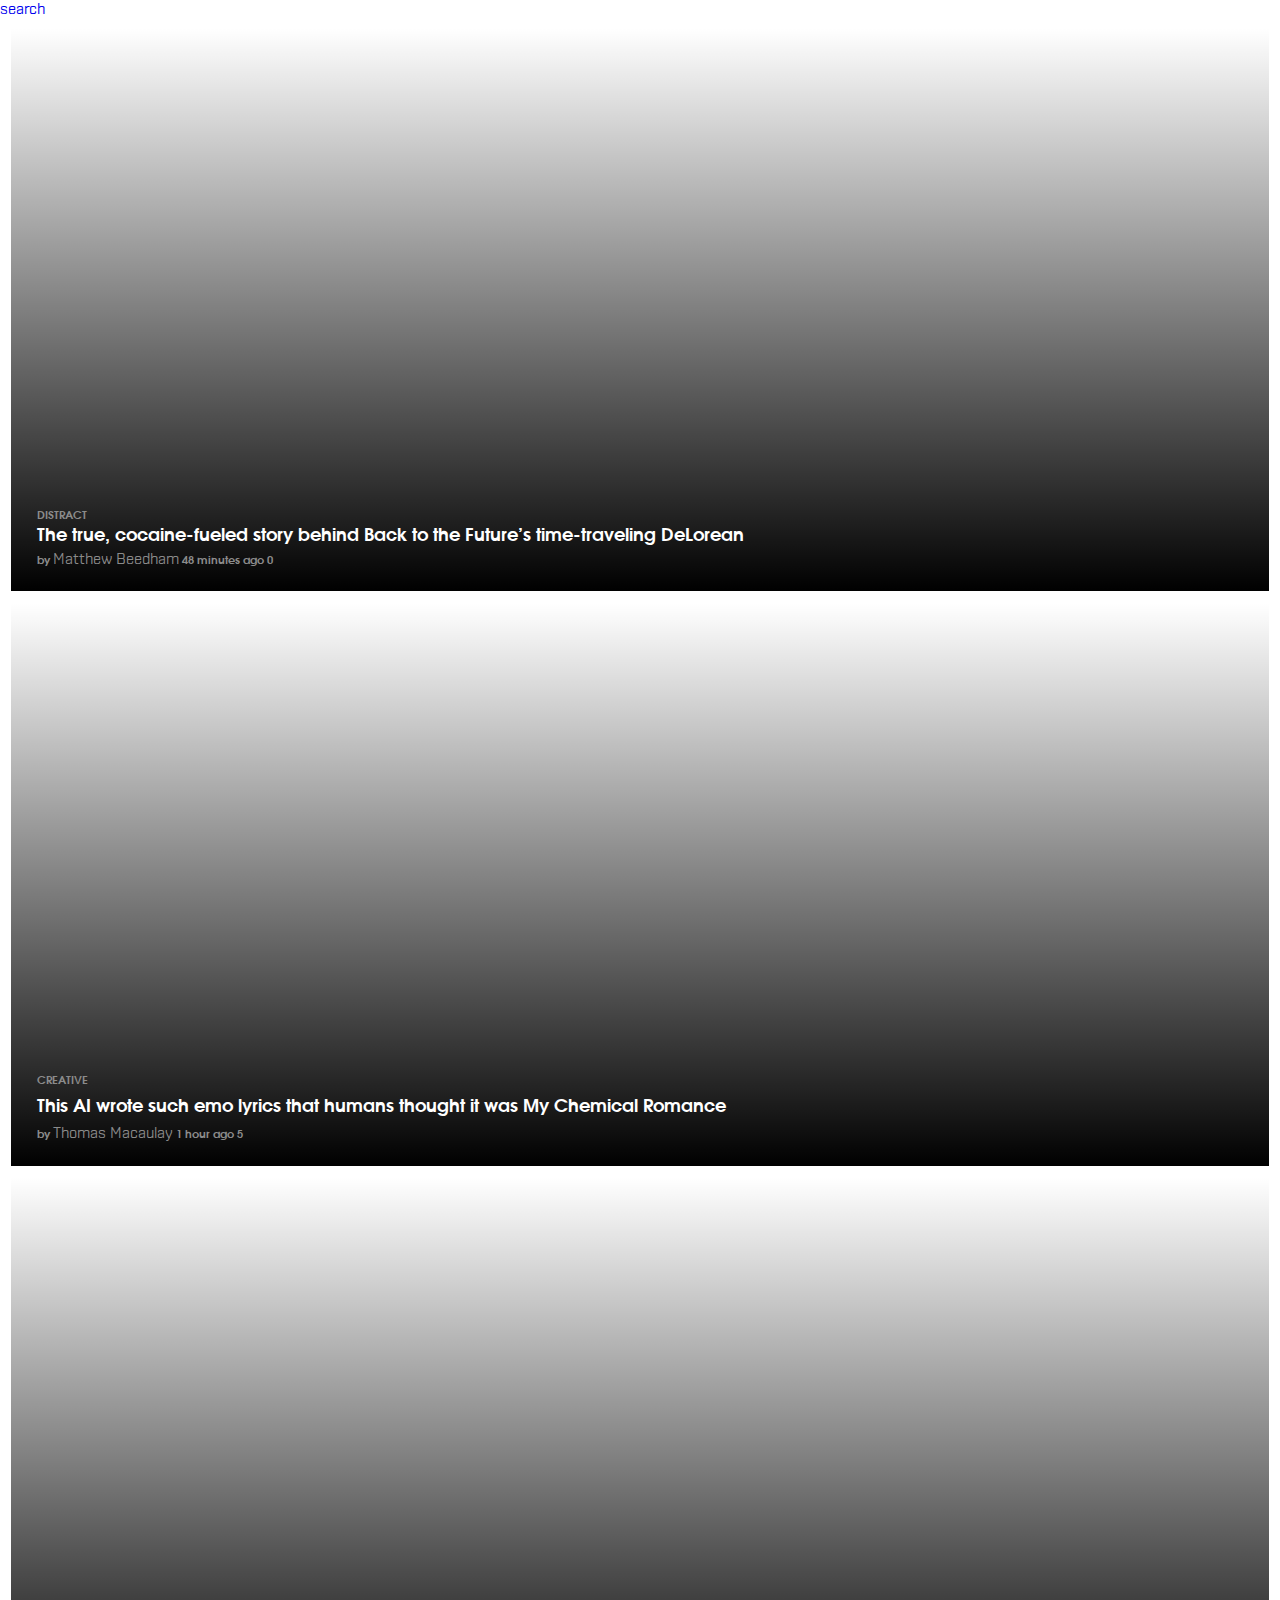
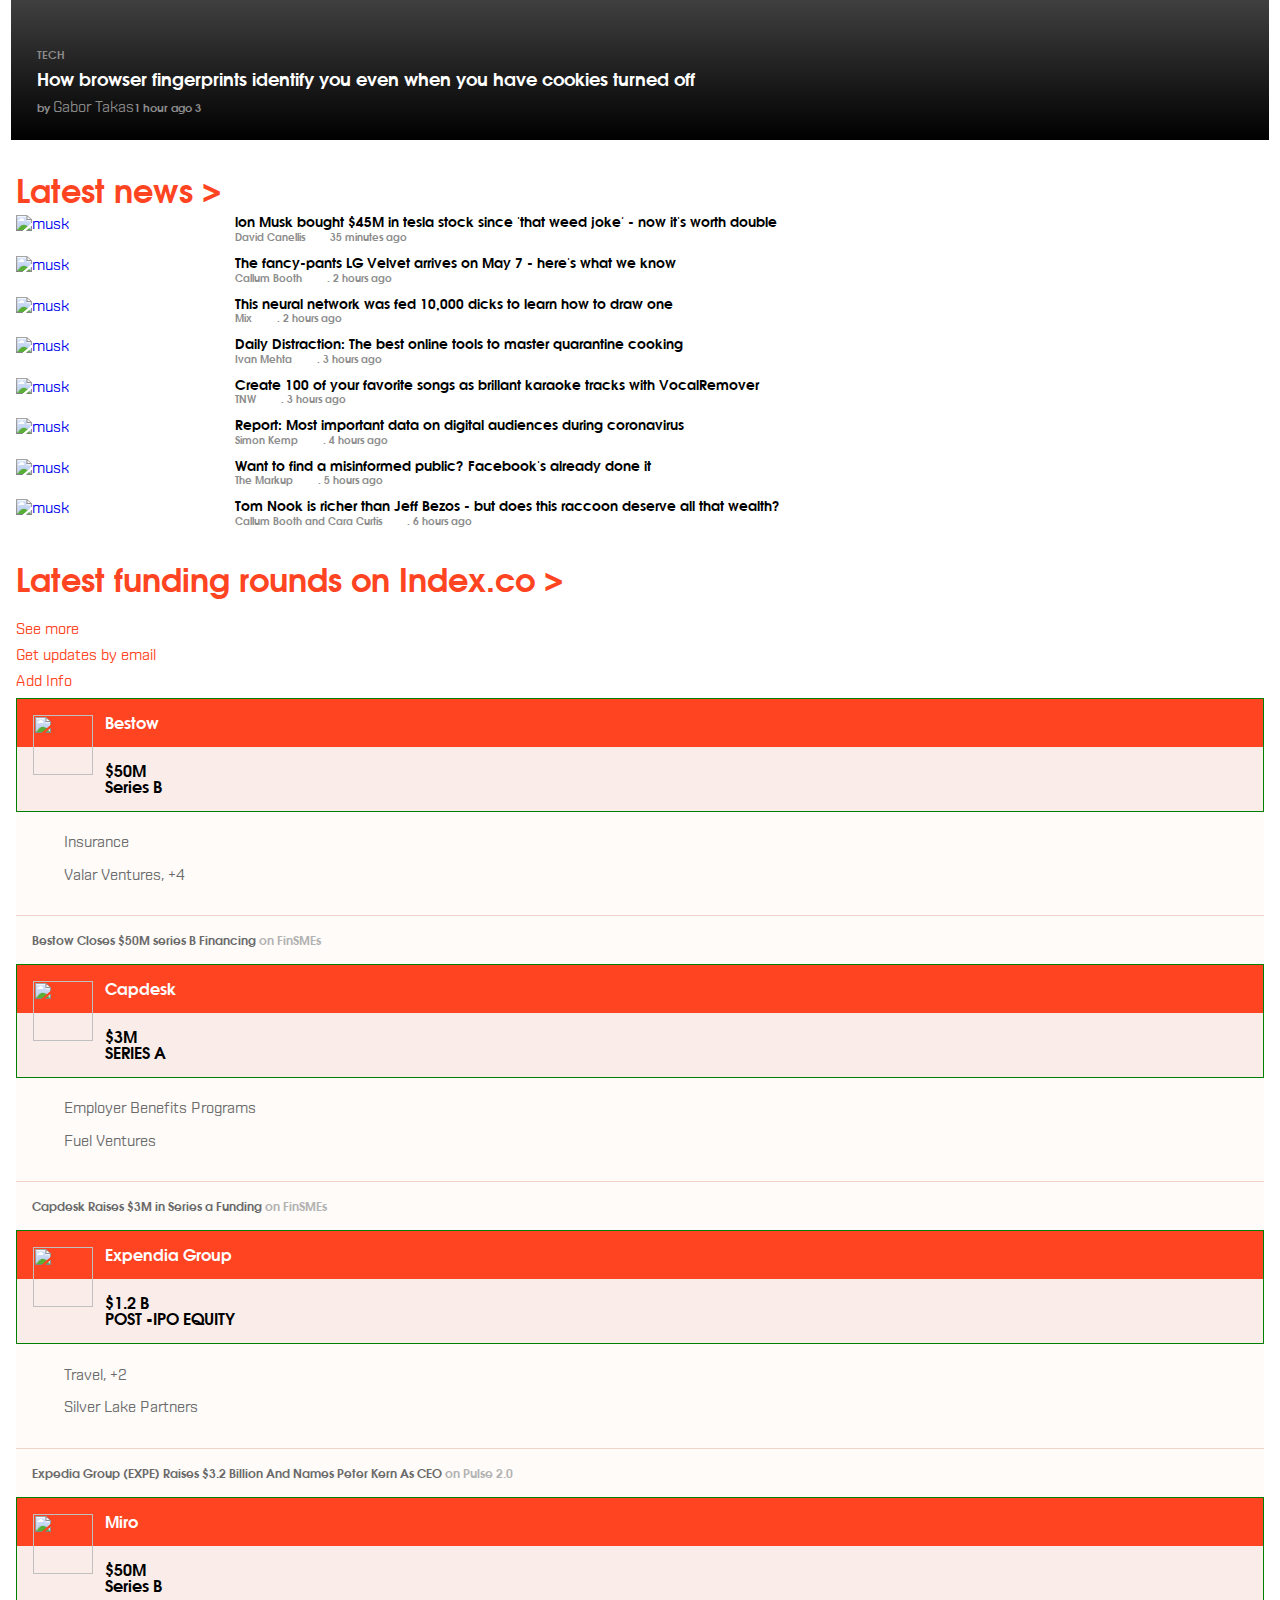
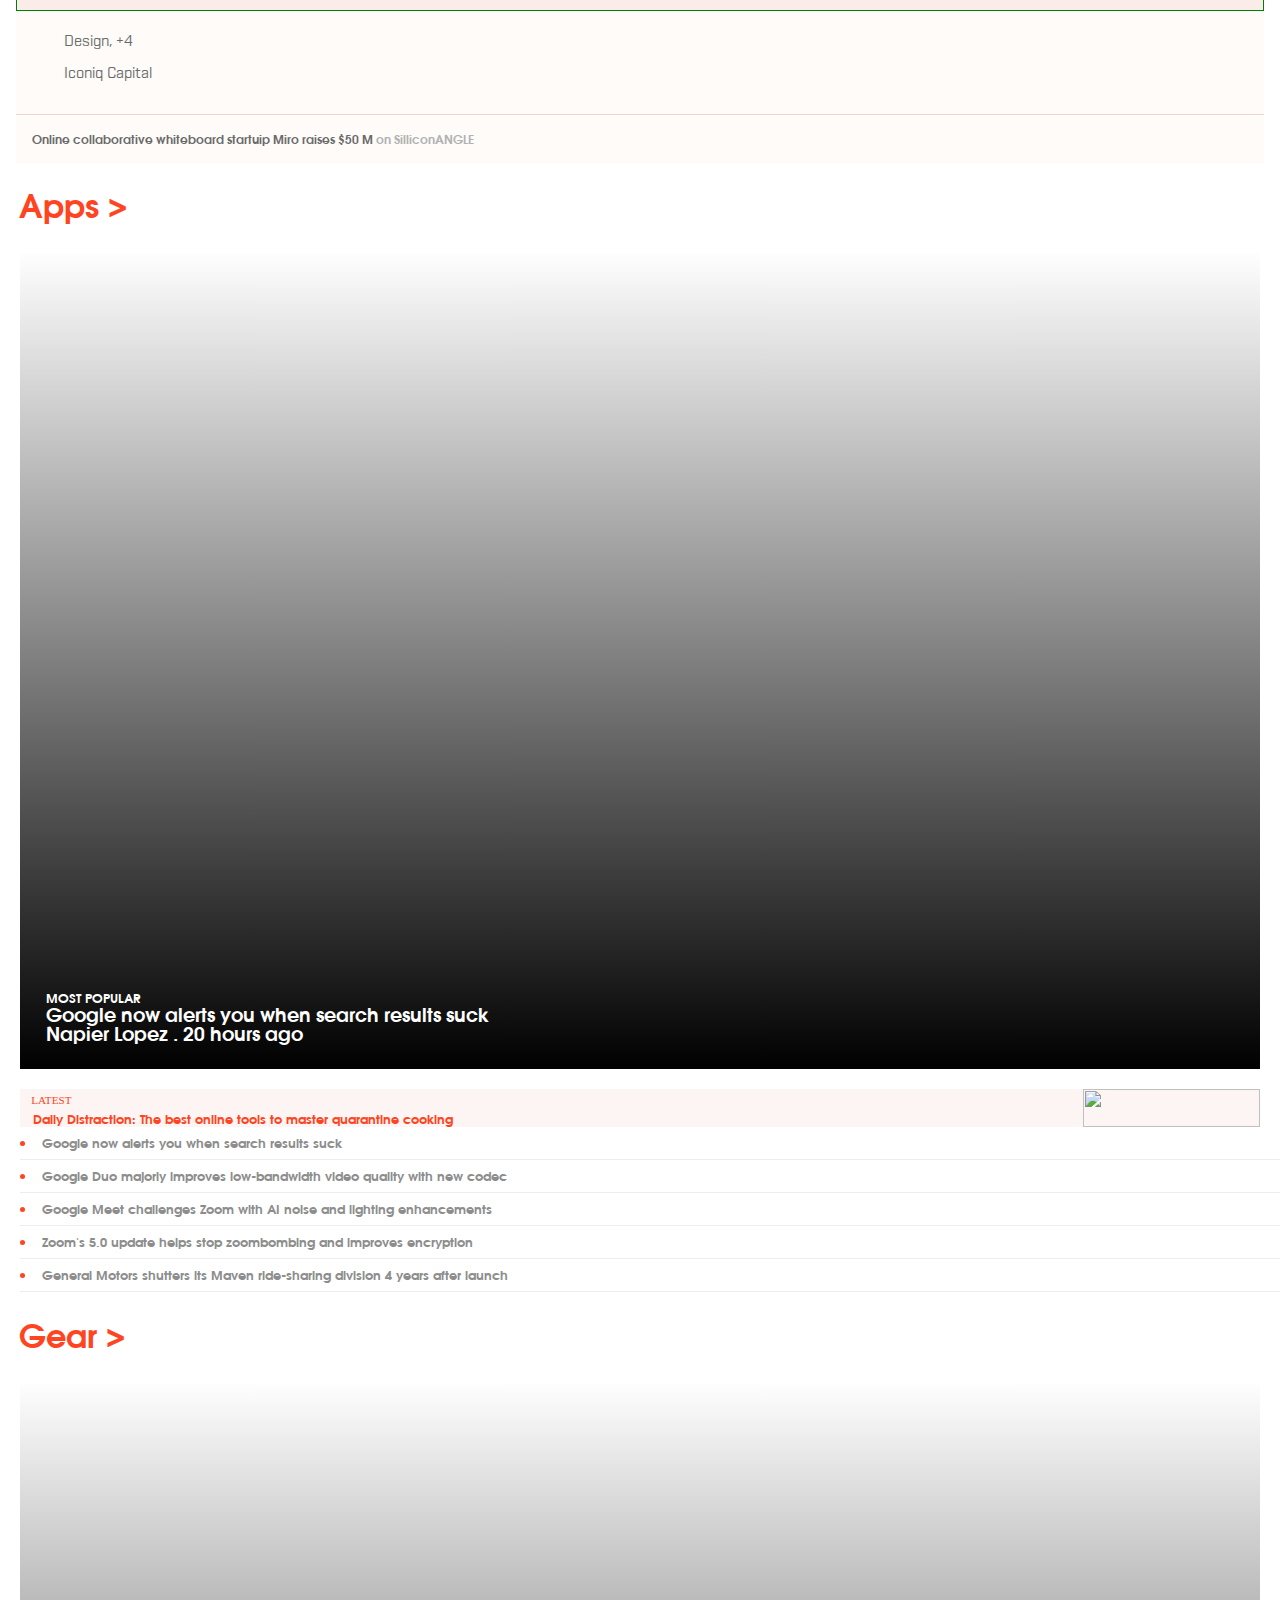
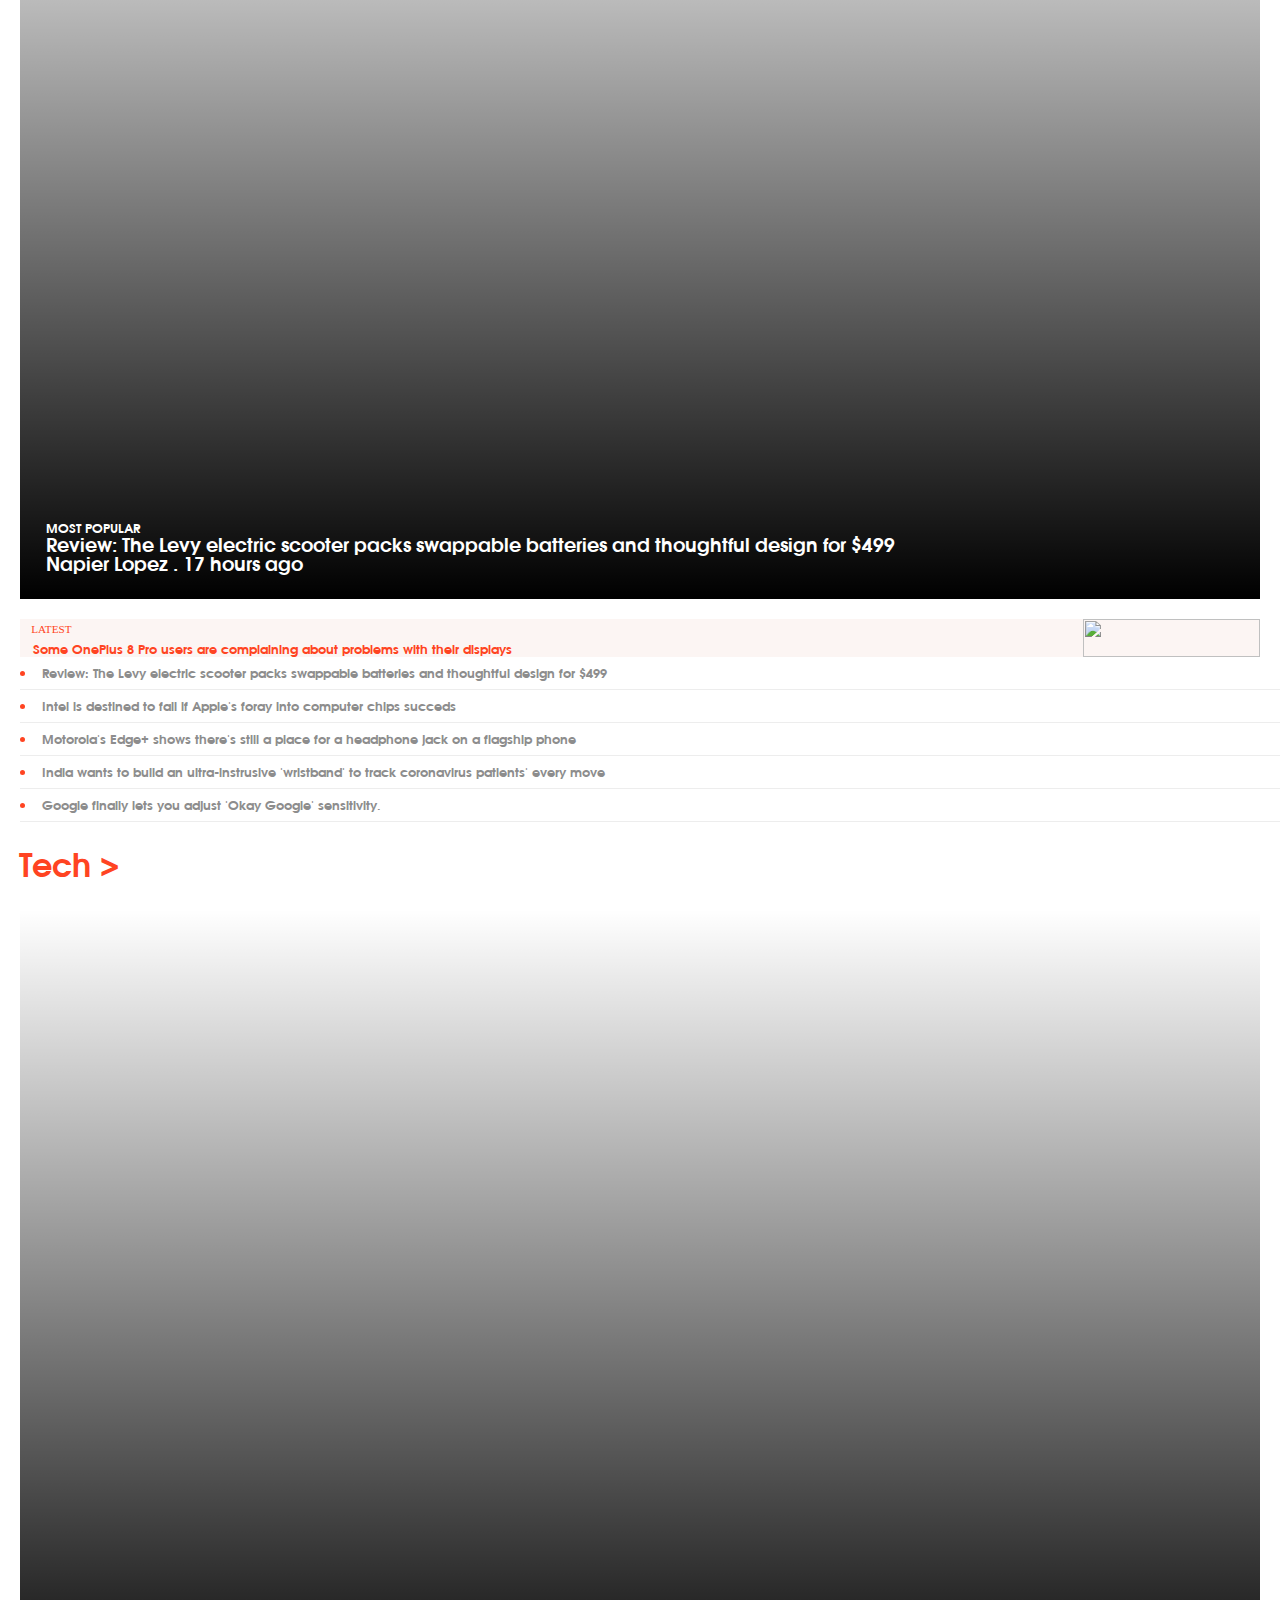
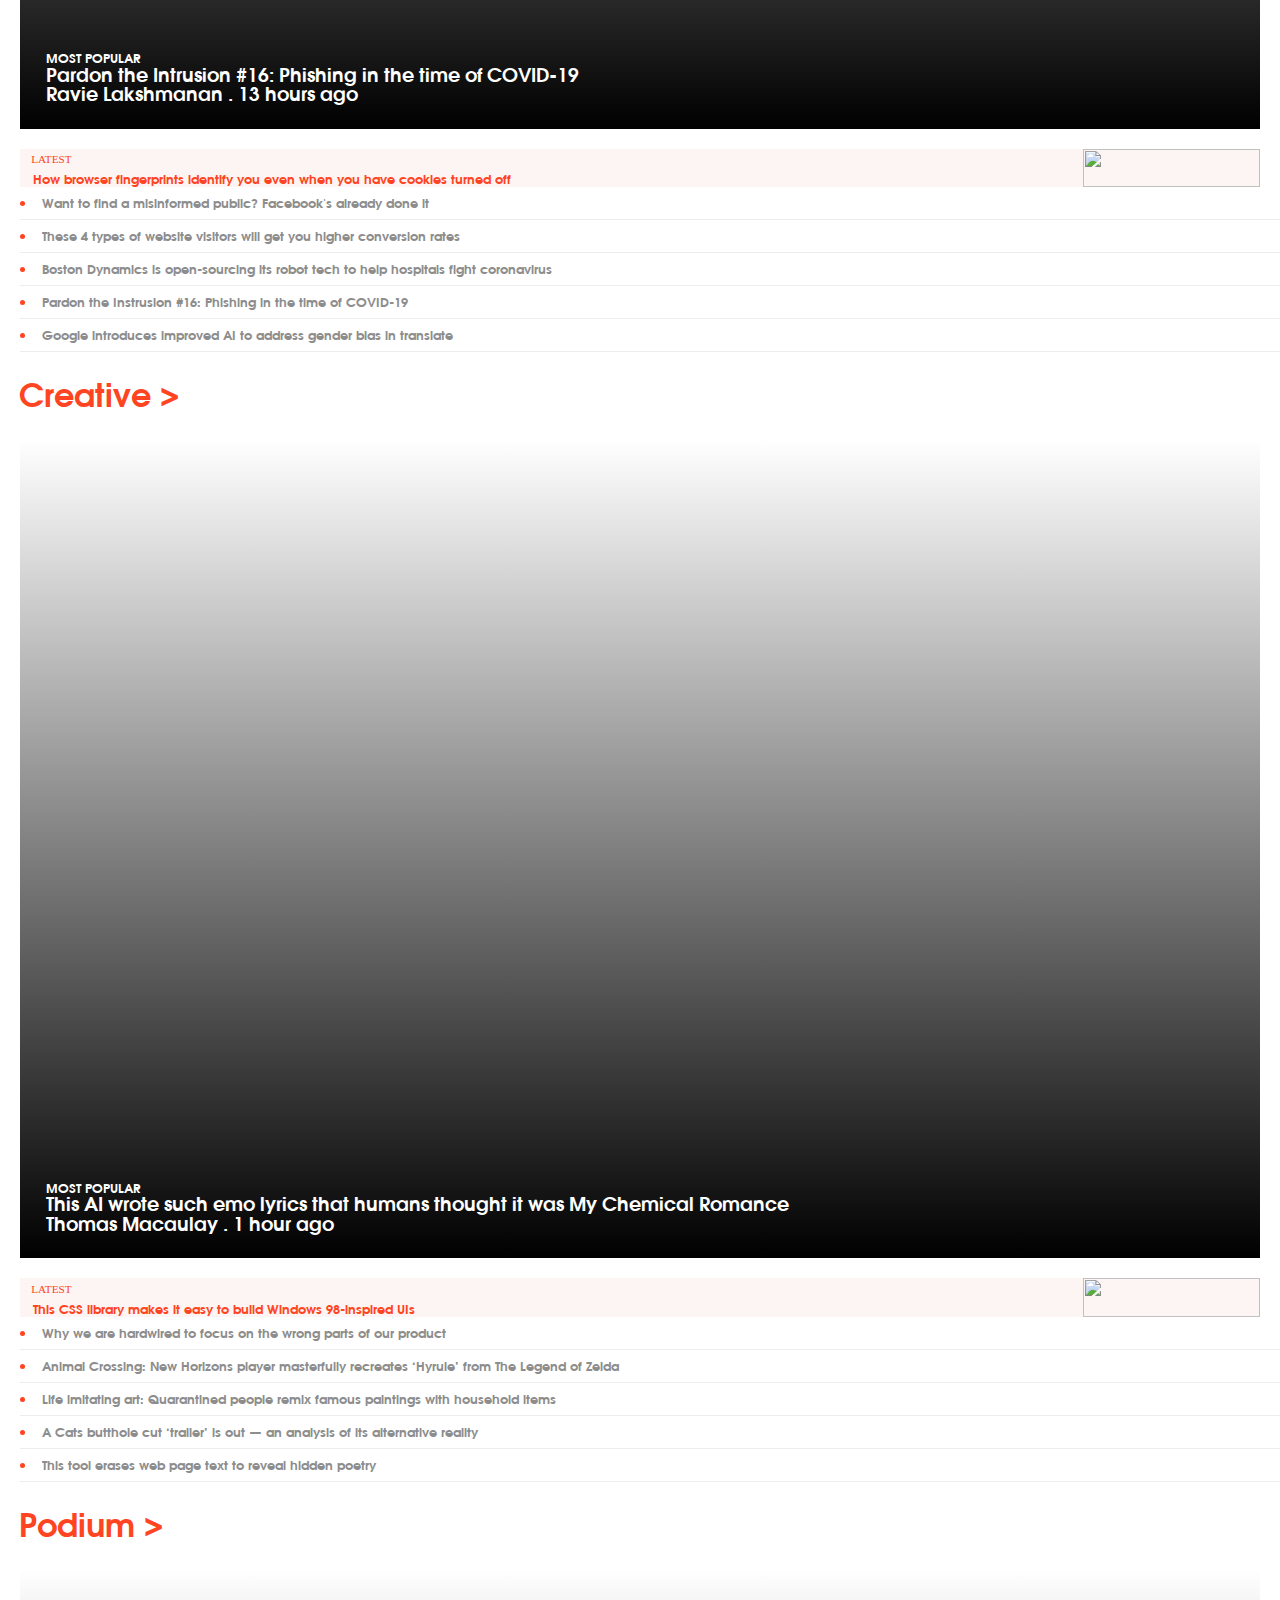
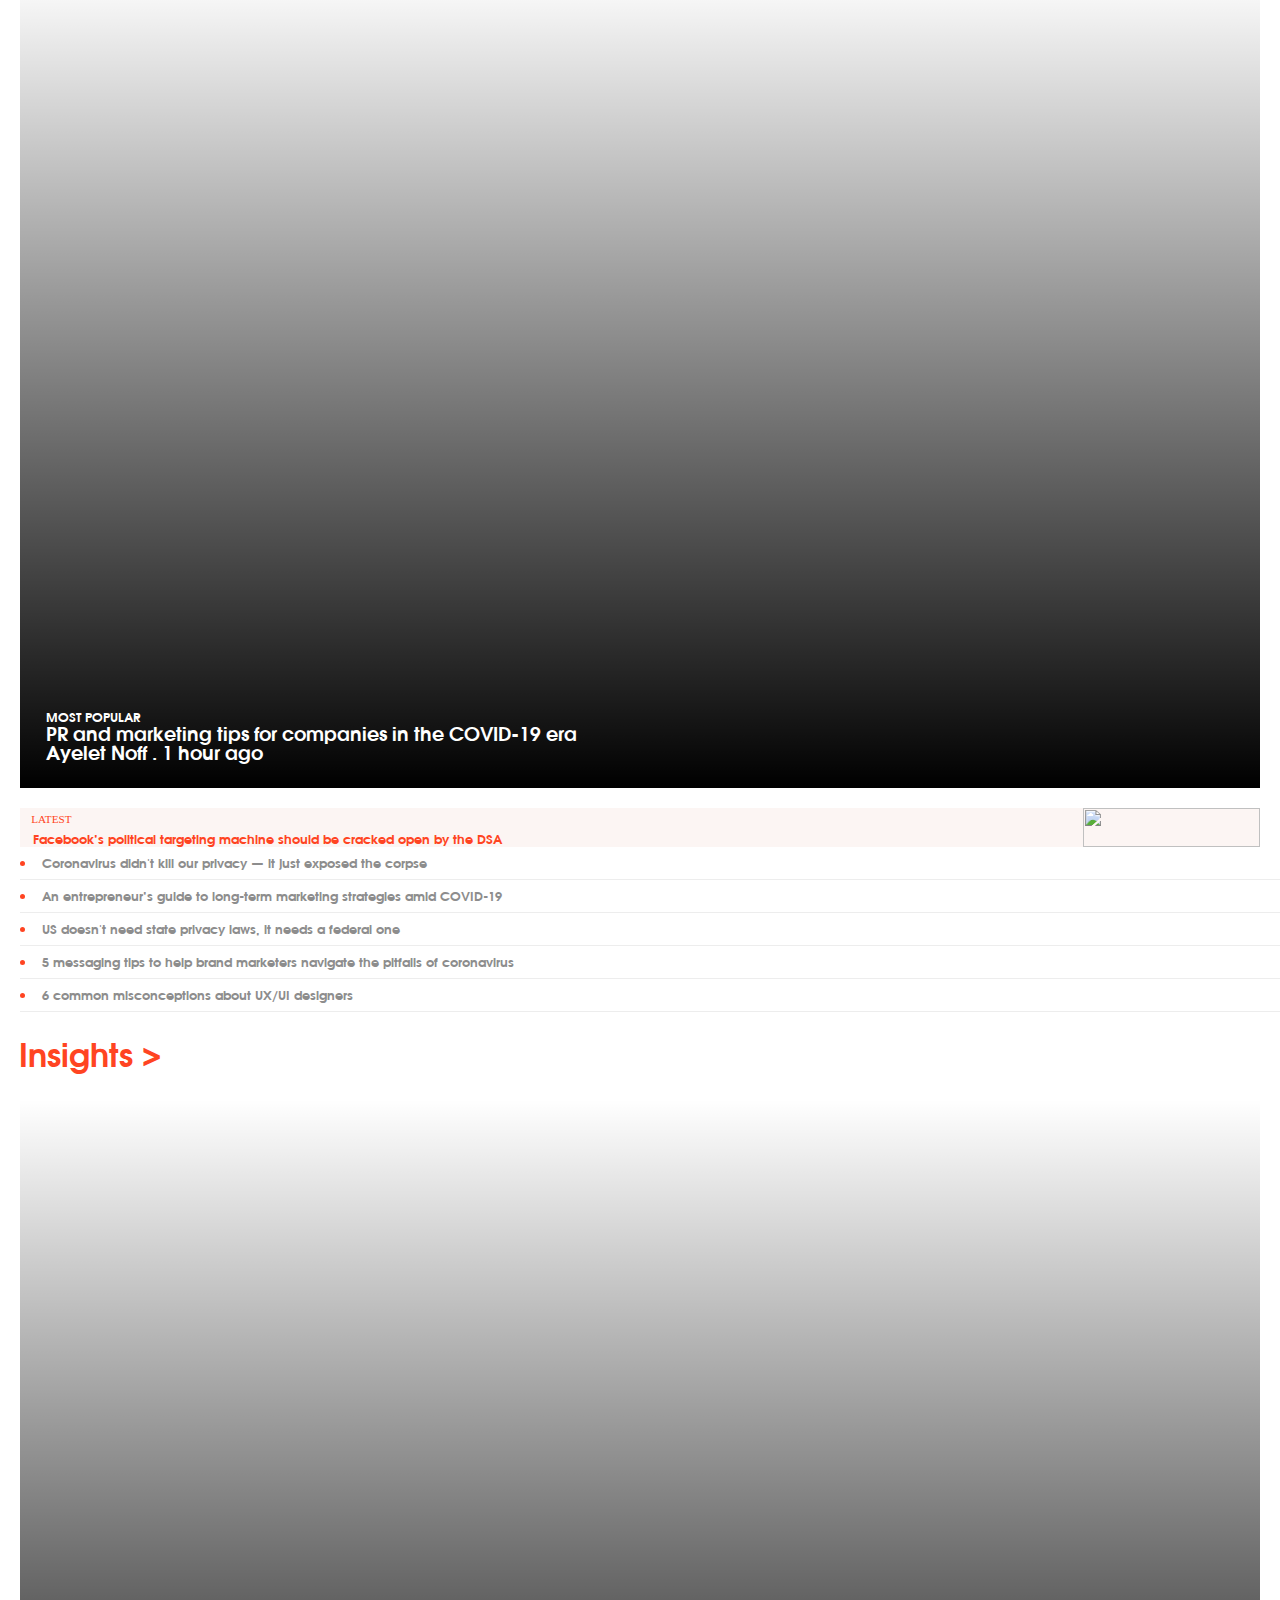
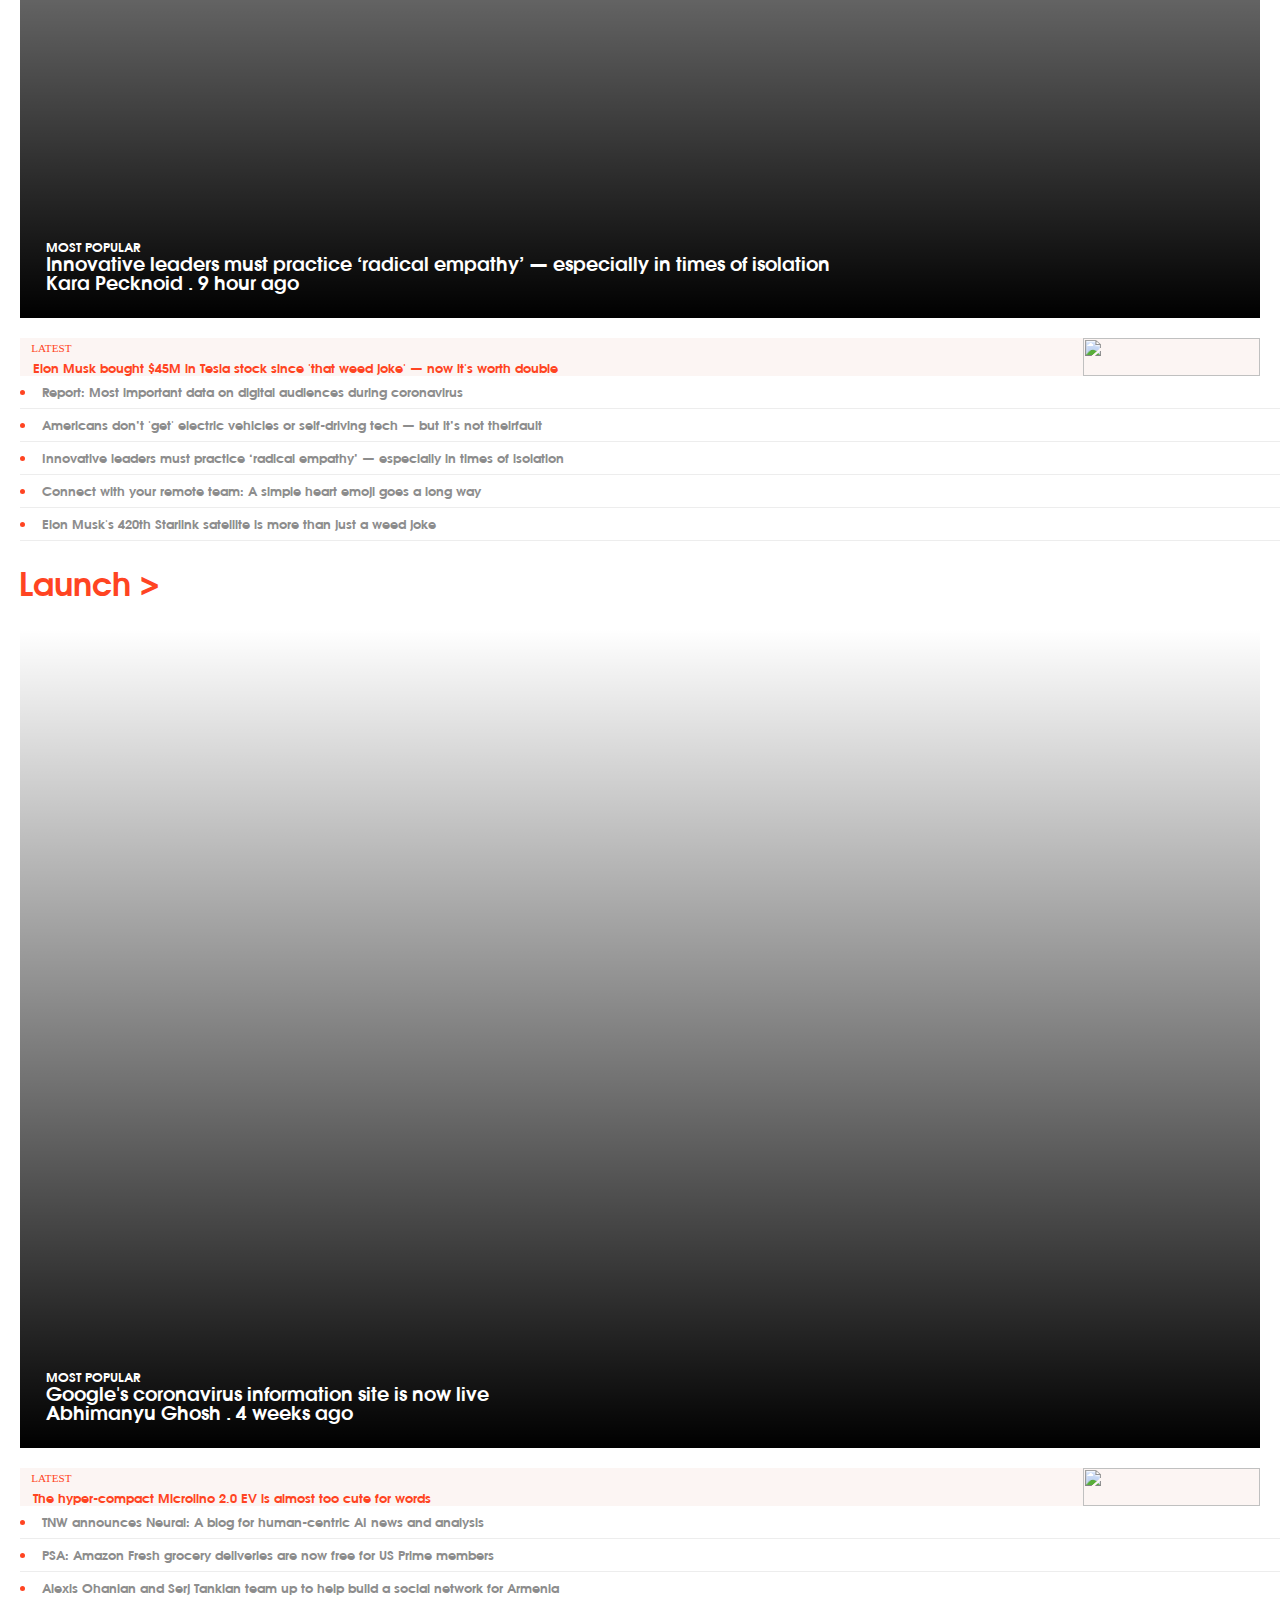
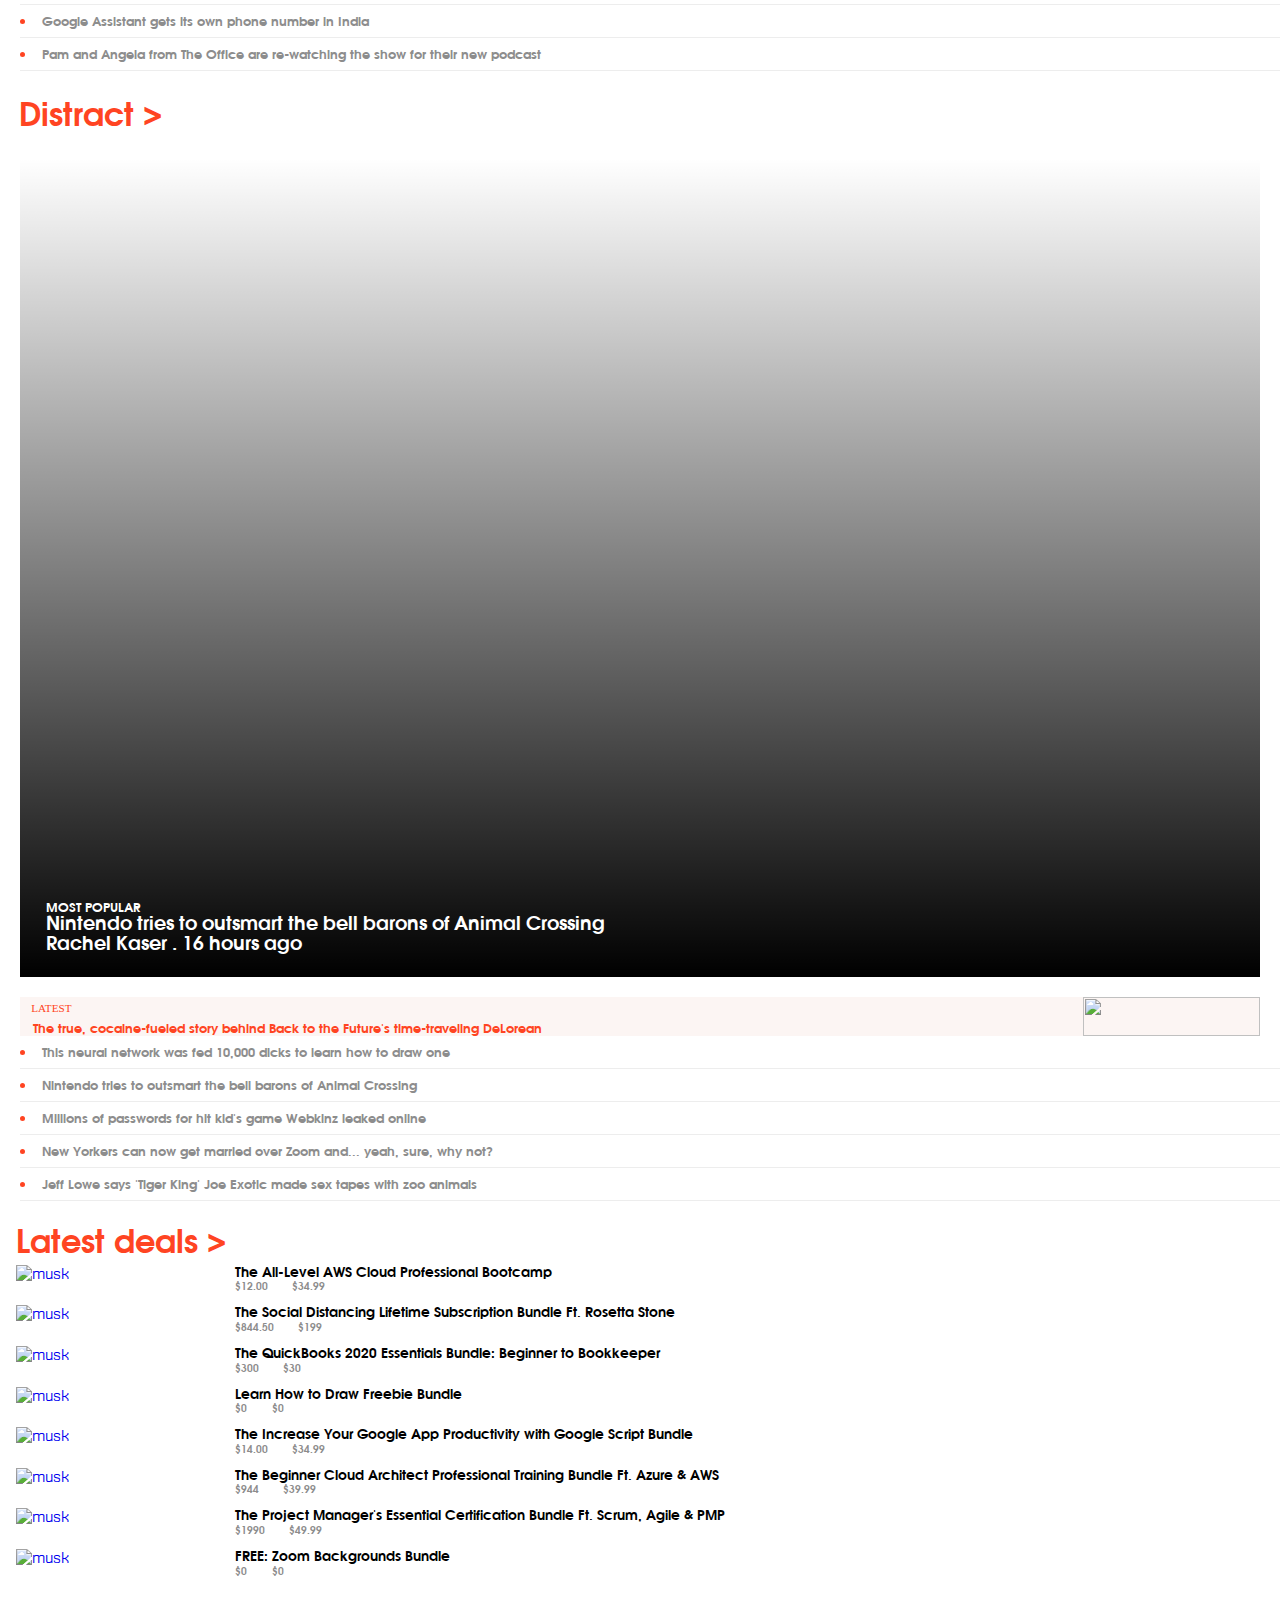
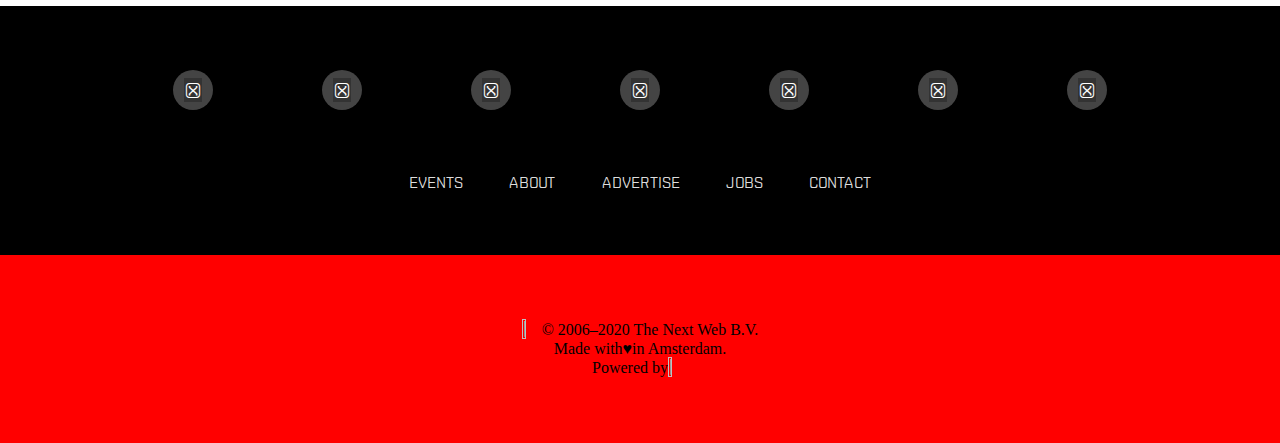
==== index.html @ 6e2ba0bb "tweak the copyright in the footer" ====
<!DOCTYPE html>
<html lang="en">

<head>
  <meta charset="UTF-8">
  <meta name="viewport" content="width=device-width, initial-scale=1.0">
  <!-- <link rel="stylesheet" href="Assets/style.css"> -->
  <link rel="stylesheet" href="https://cdnjs.cloudflare.com/ajax/libs/font-awesome/4.7.0/css/font-awesome.min.css">
    <link rel="stylesheet" href="stylemob.css">
    <link rel="stylesheet" href="./Assets/all.min.css">
    <link rel="stylesheet" href="Assets/meyer_css_reset.css">
  
  <title>Document</title>
</head>

<body>
  <div class="container">
    <nav class="top">
      <!-- here all the nav -->
      <div class="nav1">
        <ul>
          <!-- class -->
          <li><a href="#">News</a></li>
          <li><a href="#">TNW2020</a></li>
          <li><a href="#">Business</a></li>
          <li><a href="#">AMAS</a></li>
          <li><a href="#">Spaces</a></li>
          <li><a href="#">Terms&Conditions</a></li>
        </ul>
        <ul>
          <li><a href="#">About</a></li>
          <li><a href="#">Adverstise</a></li>
          <li><a href="#">Jobs</a></li>
          <li><a href="#">Jobs</a></li>
          <li><a href="#">Contact</a></li>
        </ul>
      </div>
      <div class="nav2">
        <ul class='nav-list'>
          <li><a href="#">LATEST</a></li>
          <li><a href="#">HARD FORK</a></li>
          <li><a href="#">PLUGGED</a></li>
          <li><a href="#">FUNDAMETALS</a></li>
          <li><a href="#">READ ME</a></li>
          <li><a href="#">GROWTH QUARTERS</a></li>
          <li><a href="#">NEURAL</a></li>
        </ul>

        <div class="search">
          <a href="#">search</a>
        </div>
        <div class="dropdown-menu">
          
        </div>
      </div>
    </nav>
    <section class="cover">
      <div class="main-cover">
        <p class='date'>Friday — April 24, 2020</p>
        <p class ='tag'>DISTRACT</p>
        <h1 class='title'>The true, cocaine-fueled story behind Back to the Future’s time-traveling DeLorean</h1>
        <p class='details'>by <a href="#">Matthew Beedham</a> 48 minutes ago 0</p>
      </div>
      <div class="aside-cover">
        <div class="aside-cover-1">
          <p class="tag">CREATIVE</p>
          <h2 class="title" >This AI wrote such emo lyrics that humans thought it was My Chemical Romance</h2>
          <p class="details"> by <a href="#">Thomas Macaulay</a> 1 hour ago 5 </p>
        </div>
        <div class="aside-cover-2">
          <p class="tag">TECH</p>
          <h2 class="title">How browser fingerprints identify you even when you have cookies turned off</h2>
          <p class="details">by <a href="#">Gabor Takas</a>1 hour ago 3</p>
        </div>
      </div>
    </section>
    <main class="main">
      <section class="news">
        <h2>Latest news ></h2>
        <ul class="u-row">
          <li class="u-col">
            <div class="story">
              <a class="story-link" href="#"><img class="story-image"
                  src="https://cdn0.tnwcdn.com/wp-content/blogs.dir/1/files/2020/04/musk-hulk-513x270.png"
                  alt="musk"></a>
              <div class='story-text'>
                <h6 class="story-title">lon Musk bought $45M in tesla stock since 'that weed joke' - now it's worth double
                </h6>
                <p class="story-byLine">
                  <span>David Canellis</span>
                  <span> 35 minutes ago </span>
                </p>
              </div>
            </div>
          </li>
          <li class="u-col">
            <div class="story">
              <a class="story-link" href="#"><img class="story-image"
                  src="https://cdn0.tnwcdn.com/wp-content/blogs.dir/1/files/2020/04/header-image-LG-Velvet-516x270.png"
                  alt="musk"></a>
              <div class='story-text'>
              <h6 class="story-title">The fancy-pants LG Velvet arrives on May 7 - here's what we know</h6>
              <p class="story-byLine">
                <span>Callum Booth</span>
                <span> . 2 hours ago </span>
                </p>
              </div>
            </div>
          </li>
          <li class="u-col">
            <div class="story">
              <a class="story-link" href="#"><img class="story-image"
                  src="https://cdn0.tnwcdn.com/wp-content/blogs.dir/1/files/2020/04/dick_grid-475x270.png"
                  alt="musk"></a>
              <div class='story-text'>
              <h6 class="story-title">This neural network was fed 10,000 dicks to learn how to draw one</h6>
              <p class="story-byLine">
                <span>Mix</span>
                <span> . 2 hours ago </span>
              </p>
            </div>
          </div>
          </li>
          <li class="u-col">
            <div class="story">
              <a class="story-link" href="#"><img class="story-image"
                  src="https://cdn0.tnwcdn.com/wp-content/blogs.dir/1/files/2020/04/DD-Cooking-516x270.jpg"
                  alt="musk"></a>              
             <div class="story-text">
                <h6 class="story-title">Daily Distraction: The best online tools to master quarantine cooking</h6>
                <p class="story-byLine">
                  <span>Ivan Mehta</span>
                  <span> . 3 hours ago </span>
                </p>
             </div>
            </div>
          </li>
          <li class="u-col">
            <div class="story">
                <a class="story-link" href="#"><img class="story-image"
                    src="https://cdn0.tnwcdn.com/wp-content/blogs.dir/1/files/2020/04/sale_27795_primary_image_wide-540x270.jpg"
                    alt="musk"></a>
                <div class="story-text">
                <h6 class="story-title">Create 100 of your favorite songs as brillant karaoke tracks with VocalRemover </h6>
                <p class="story-byLine">
                  <span>TNW</span>
                  <span> . 3 hours ago </span>
                </p>
              </div>
            </div>
          </li>
          <li class="u-col">
            <div class="story">
              <a class="story-link" href="#"><img class="story-image"
                  src="https://cdn0.tnwcdn.com/wp-content/blogs.dir/1/files/2020/04/digital-2020-report-gq-516x270.png"
                  alt="musk"></a>
             <div class="story-text">
                <h6 class="story-title">Report: Most important data on digital audiences during coronavirus</h6>
                <p class="story-byLine">
                  <span>Simon Kemp</span>
                  <span> . 4 hours ago</span>
                </p>
             </div>
            </div>
          </li>
          <li class="u-col">
            <div class="story">
              <a class="story-link" href="#"><img class="story-image"
                  src="https://cdn0.tnwcdn.com/wp-content/blogs.dir/1/files/2020/04/Copy-of-Copy-of-Copy-of-Copy-of-Copy-of-Copy-of-...-4-1-516x270.png"
                  alt="musk"></a>
            <div class="story-text">
                <h6 class="story-title">Want to find a misinformed public? Facebook's already done it</h6>
                <p class="story-byLine">
                  <span>The Markup</span>
                  <span> . 5 hours ago </span>
                </p>
            </div>
            </div>
          </li>
          <li class="u-col">
            <div class="story">
              <a class="story-link" href="#"><img class="story-image"
                  src="https://cdn0.tnwcdn.com/wp-content/blogs.dir/1/files/2020/04/Copy-of-Copy-of-Copy-of-Copy-of-Copy-of-Copy-of-...-5-516x270.png"
                  alt="musk"></a>
              <div class="story-text">
              <h6 class="story-title">Tom Nook is richer than Jeff Bezos - but does this raccoon deserve all that wealth?</h6>
              <p class="story-byLine">
                <span>Callum Booth and Cara Curtis</span>
                <span> . 6 hours ago </span>
              </p>
              </div>
            </div>
          </li>
        </ul>
      </section>
      <section class="funding">
        <header class="funding-title">
          <h2>Latest funding rounds on Index.co ></h2>
          <div>
            <a href="#" class="funding-subtitle">See more</a>
            <a href="#" class="funding-subtitle"> Get updates by email</a>
            <a href="#" class="funding-subtitle">Add Info</a>
          </div>
        </header>
        <div class="funding-columns">

          <div class="fundings">
            <a href="#" class="fundings-header">
              <img class="fundings-image"
                src="https://img-cdn.tnwcdn.com/image?url=https%3A%2F%2Fpbs.twimg.com%2Fprofile_images%2F1201362426328944640%2FkTYCwRXD.jpg"
                alt="">
              <h4 class="funding-name">Bestow</h4>
              <div class="fundings-deets">
                <h4>$50M</h4>
                <h5>Series B</h5>
              </div>
            </a>
            <div class="fundings-card">
              <a href="#" class="fundings-bit">
                <i class="iconsTicket"> </i>
                <span>Insurance</span>
              </a>
              <a href="#" class="fundings-bit">
                <i class="iconsTool"></i>
                <span>Valar Ventures, +4</span>
              </a>
            </div>
            <ul class="fundings-story">
              <li>
                <a href="#">Bestow Closes $50M series B Financing
                  <span class="fundings-source">on FinSMEs</span>
                </a>
              </li>
            </ul>
          </div>
          <div class="fundings">
            <a href="#" class="fundings-header">
              <img class="fundings-image"
                src="https://img-cdn.tnwcdn.com/image?url=https%3A%2F%2Fpbs.twimg.com%2Fprofile_images%2F1201362426328944640%2FkTYCwRXD.jpg"
                alt="">
              <h4 class="funding-name">Capdesk</h4>
              <div class="fundings-deets">
                <h4>$3M</h4>
                <h5>SERIES A</h5>
              </div>
            </a>
            <div class="fundings-card">
              <a href="#" class="fundings-bit">
                <i class="icons"> </i>
                <span>Employer Benefits Programs</span>
              </a>
              <a href="#" class="fundings-bit">
                <i class="icons"></i>
                <span>Fuel Ventures</span>
              </a>
            </div>
            <ul class="fundings-story">
              <li>
                <a href="#">Capdesk Raises $3M in Series a Funding
                  <span class="fundings-source">on FinSMEs</span>
                </a>
              </li>
            </ul>
          </div>
          <div class="fundings">
            <a href="#" class="fundings-header">
              <img class="fundings-image"
                src="https://img-cdn.tnwcdn.com/image?url=https%3A%2F%2Fpbs.twimg.com%2Fprofile_images%2F1201362426328944640%2FkTYCwRXD.jpg"
                alt="">
              <h4 class="funding-name">Expendia Group</h4>
              <div class="fundings-deets">
                <h4>$1.2 B</h4>
                <h5>POST -IPO EQUITY</h5>
              </div>
            </a>
            <div class="fundings-card">
              <a href="#" class="fundings-bit">
                <i class="icons"> </i>
                <span>Travel, +2</span>
              </a>
              <a href="#" class="fundings-bit">
                <i class="icons"></i>
                <span>Silver Lake Partners</span>
              </a>
            </div>
            <ul class="fundings-story">
              <li>
                <a href="#">Expedia Group (EXPE) Raises $3.2 Billion And Names Peter Kern As CEO
                  <span class="fundings-source">on Pulse 2.0</span>
                </a>
              </li>
            </ul>
          </div>
          <div class="fundings">
            <a href="#" class="fundings-header">
              <img class="fundings-image"
                src="https://img-cdn.tnwcdn.com/image?url=https%3A%2F%2Fpbs.twimg.com%2Fprofile_images%2F1201362426328944640%2FkTYCwRXD.jpg"
                alt="">
              <h4 class="funding-name">Miro</h4>
              <div class="fundings-deets">
                <h4>$50M</h4>
                <h5>Series B</h5>
              </div>
            </a>
            <div class="fundings-card">
              <a href="#" class="fundings-bit">
                <i class="icons"> </i>
                <span>Design, +4</span>
              </a>
              <a href="#" class="fundings-bit">
                <i class="icons"></i>
                <span>Iconiq Capital</span>
              </a>
            </div>
            <ul class="fundings-story">
              <li>
                <a href="#">Online collaborative whiteboard startuip Miro raises $50 M
                  <span class="fundings-source">on SilliconANGLE</span>
                </a>
              </li>
            </ul>
          </div>
        </div>

      </section>

      <section class="articles">
        <div class="article">
          <h2>Apps ></h2>         
          <div class="article-image">
            <div class="article-title">
              <p> MOST POPULAR</p>
              <h4> <a href="#"> Google now alerts you when search results suck</a></h4>
              <p><a href="#">Napier Lopez . 20 hours ago</a> </p>
            </div>
          </div>
          <div class="article-latest">
            <div class="article-latest-group">
              <p>LATEST</p>
              <h5><a href="#">Daily Distraction: The best online tools to master quarantine cooking</a></h5>
            </div>
            <div class="article-image-image">
              <img  src="https://cdn0.tnwcdn.com/wp-content/blogs.dir/1/files/2020/04/MessengerRooms_Desktop_Colored.jpg" ></img>  
            </div>  
          </div>
          <ul class="article-list">
            <li><a href="#">Google now alerts you when search results suck</a> </li>
            <li><a href="#">Google Duo majorly improves low-bandwidth video quality with new codec</a> </li>
            <li><a href="#">Google Meet challenges Zoom with AI noise and lighting enhancements</a> </li>
            <li><a href="#"> Zoom's 5.0 update helps stop zoombombing and improves encryption</a></li>
            <li><a href="#">General Motors shutters its Maven ride-sharing division 4 years after launch</a> </li>
          </ul>
        </div>

        <div class="article">
          <h2>Gear ></h2>
          <div class="article-image">
            <div class="article-title">
              <p> MOST POPULAR</p>
              <h4> <a href="#">Review: The Levy electric scooter packs swappable batteries and thoughtful design for
                  $499</a></h4>
              <p><a href="#">Napier Lopez . 17 hours ago</a> </p>
            </div>            
          </div>
          <div class="article-latest">
            <div class="article-latest-group">
              <p>LATEST</p>
              <h5><a href="#">Some OnePlus 8 Pro users are complaining about problems with their displays</a></h5>
            </div>
            <div  class="article-image-image">
              <img src="https://cdn0.tnwcdn.com/wp-content/blogs.dir/1/files/2020/04/OnePlus-8-Pro-screen.jpg">
            </div>
          </div>
          <ul class="article-list">
            <li>
              <a href="#">Review: The Levy electric scooter packs swappable batteries and thoughtful design for $499</a> 
            </li>
            <li>
              <a href="#">Intel is destined to fail if Apple's foray into computer chips succeds</a> 
            </li>
            <li>
              <a href="#">Motorola's Edge+ shows there's still a place for a headphone jack on a flagship phone</a>
            </li>
            <li>
              <a href="#">India wants to build an ultra-instrusive 'wristband' to track coronavirus patients' every move</a>
            </li>
            <li>
              <a href="#">Google finally lets you adjust 'Okay Google' sensitivity.</a> 
            </li>
          </ul>

        </div>

        <div class="article">
          <h2>Tech ></h2>
          <div class="article-image">
            <div class="article-title">
              <p> MOST POPULAR</p>
              <h4> <a href="#">Pardon the Intrusion #16: Phishing in the time of COVID-19</a></h4>
              <p><a href="#">Ravie Lakshmanan . 13 hours ago</a> </p>
            </div>
          </div>
          <div class="article-latest">
            <div class="article-latest-group">
              <p>LATEST</p>
              <h5><a href="#">How browser fingerprints identify you even when you have cookies turned off</a></h5>
            </div>
            <div class="article-image-image">
              <img src="https://cdn0.tnwcdn.com/wp-content/blogs.dir/1/files/2020/04/1-30.jpg">
            </div>
            
          </div>
          <ul class="article-list">
            <li><a href="#">Want to find a misinformed public? Facebook's already done it</a> </li>
            <li><a href="#">These 4 types of website visitors will get you higher conversion rates</a> </li>
            <li><a href="#">Boston Dynamics is open-sourcing its robot tech to help hospitals fight coronavirus</a></li>
            <li><a href="#">Pardon the Instrusion #16: Phishing in the time of COVID-19</a></li>
            <li><a href="#">Google introduces improved AI to address gender bias in translate</a> </li>
          </ul>
        </div>

        <div class="article">
          <h2>Creative ></h2>
          <div class="article-image">
            <div class="article-title">
              <p> MOST POPULAR</p>
              <h4> <a href="#">This AI wrote such emo lyrics that humans thought it was My Chemical Romance</a></h4>
              <p><a href="#">Thomas Macaulay . 1 hour ago</a> </p>
            </div>
          </div>
          <div class="article-latest">
            <div class="article-latest-group">
              <p>LATEST</p>
              <h5><a href="#">This CSS library makes it easy to build Windows 98-inspired UIs</a></h5>
            </div>
            <div class="article-image-image">
              <img src="https://cdn0.tnwcdn.com/wp-content/blogs.dir/1/files/2020/04/Screenshot-2020-04-22-at-16.14.16.png">
            </div>
          </div>
          <ul class="article-list">
            <li><a href="#">Why we are hardwired to focus on the wrong parts of our product</a> </li>
            <li><a href="#">Animal Crossing: New Horizons player masterfully recreates ‘Hyrule’ from The Legend of Zelda </a> </li>
            <li><a href="#">Life imitating art: Quarantined people remix famous paintings with household items</a> </li>
            <li><a href="#">A Cats butthole cut ‘trailer’ is out — an analysis of its alternative reality</a></li>
            <li><a href="#">This tool erases web page text to reveal hidden poetry</a> </li>
          </ul>
        </div>

        <div class="article">
          <h2>Podium ></h2>
          <div class="article-image">
            <div class="article-title">
              <p> MOST POPULAR</p>
              <h4> <a href="#">PR and marketing tips for companies in the COVID-19 era</a></h4>
              <p><a href="#">Ayelet Noff . 1 hour ago</a> </p>
            </div>
          </div>
          <div class="article-latest">
            <div class="article-latest-group">
              <p>LATEST</p>
              <h5><a href="#">Facebook’s political targeting machine should be cracked open by the DSA</a></h5>
            </div>
            <div class="article-image-image">
              <img src="https://cdn0.tnwcdn.com/wp-content/blogs.dir/1/files/2020/04/download.jpg">
            </div>
          </div>
          <ul class="article-list">
            <li><a href="#">Coronavirus didn't kill our privacy — it just exposed the corpse</a> </li>
            <li><a href="#">An entrepreneur’s guide to long-term marketing strategies amid COVID-19</a> </li>
            <li><a href="#">US doesn't need state privacy laws, it needs a federal one</a> </li>
            <li><a href="#">5 messaging tips to help brand marketers navigate the pitfalls of coronavirus</a></li>
            <li><a href="#">6 common misconceptions about UX/UI designers</a> </li>
          </ul>
        </div>

        <div class="article">
          <h2>Insights ></h2>
          <div class="article-image">
            <div class="article-title">
              <p> MOST POPULAR</p>
              <h4> <a href="#">Innovative leaders must practice ‘radical empathy’ — especially in times of isolation</a>
              </h4>
              <p><a href="#">Kara Pecknoid . 9 hour ago</a> </p>
            </div>
          </div>
          <div class="article-latest">
            <div class="article-latest-group">
              <p>LATEST</p>
              <h5><a href="#">Elon Musk bought $45M in Tesla stock since 'that weed joke' — now it's worth double</a></h5>
            </div>
            <div class="article-image-image">
              <img src="https://cdn0.tnwcdn.com/wp-content/blogs.dir/1/files/2020/04/musk-hulk.png">
            </div>
          </div>
          <ul class="article-list">
            <li><a href="#">Report: Most important data on digital audiences during coronavirus</a> </li>
            <li><a href="#">Americans don’t 'get' electric vehicles or self-driving tech — but it’s not theirfault</a> </li>
            <li><a href="#">Innovative leaders must practice ‘radical empathy’ — especially in times of isolation</a> </li>
            <li><a href="#">Connect with your remote team: A simple heart emoji goes a long way</a></li>
            <li><a href="#">Elon Musk's 420th Starlink satellite is more than just a weed joke</a> </li>
          </ul>
        </div>

        <div class="article">
          <h2>Launch ></h2>
          <div class="article-image">
            <div class="article-title">
              <p> MOST POPULAR</p>
              <h4> <a href="#">Google's coronavirus information site is now live</a></h4>
              <p><a href="#">Abhimanyu Ghosh . 4 weeks ago</a> </p>
            </div>
          </div>
          <div class="article-latest">
            <div class="article-latest-group">
              <p>LATEST</p>
              <h5><a href="#">The hyper-compact Microlino 2.0 EV is almost too cute for words</a></h5>
            </div>
            <div class="article-image-image">
              <img src="https://cdn0.tnwcdn.com/wp-content/blogs.dir/1/files/2020/03/bubble-car-isetta-bmw-microlino-microletta-ev-car-new-announced.png">
            </div>            
          </div>
          <ul class="article-list">
            <li><a href="#">TNW announces Neural: A blog for human-centric AI news and analysis</a> </li>
            <li><a href="#">PSA: Amazon Fresh grocery deliveries are now free for US Prime members</a> </li>
            <li><a href="#">Alexis Ohanian and Serj Tankian team up to help build a social network for Armenia</a></li>
            <li><a href="#">Google Assistant gets its own phone number in India</a></li>
            <li><a href="#">Pam and Angela from The Office are re-watching the show for their new podcast</a> </li>
          </ul>
        </div>

        <div class="article">
          <h2>Distract ></h2>
          <div class="article-image">
            <div class="article-title">
              <p> MOST POPULAR</p>
              <h4> <a href="#">Nintendo tries to outsmart the bell barons of Animal Crossing</a></h4>
              <p><a href="#">Rachel Kaser . 16 hours ago</a> </p>
            </div>
          </div>
          <div class="article-latest">
            <div class="article-latest-group">
              <p>LATEST</p>
              <h5><a href="#">The true, cocaine-fueled story behind Back to the Future's time-traveling DeLorean</a></h5>
            </div>
            <div class="article-image-image">
              <img src="https://cdn0.tnwcdn.com/wp-content/blogs.dir/1/files/2020/04/joel-muniz-Y6CT3a-RJ68-unsplash-1.jpg">
            </div>            
          </div>
          <ul class="article-list">
            <li><a href="#">This neural network was fed 10,000 dicks to learn how to draw one</a> </li>
            <li><a href="#">Nintendo tries to outsmart the bell barons of Animal Crossing</a> </li>
            <li><a href="#">Millions of passwords for hit kid's game Webkinz leaked online</a> </li>
            <li><a href="#">New Yorkers can now get married over Zoom and... yeah, sure, why not?</a></li>
            <li><a href="#">Jeff Lowe says 'Tiger King' Joe Exotic made sex tapes with zoo animals</a> </li>
          </ul>
        </div>
      </section>

      <section class="news">
        <h2>Latest deals ></h2>
        <ul class="u-row">
          <li class="u-col">
            <div class="story">
              <a class="story-link" href="#">
                <img class="story-image"
                  src="https://cdnp0.stackassets.com/4b96ffc85a98989e252f857663dcdcbb97ba89ed/store/1004794515473b3765e3afb89e2bca17cfe97613ca0a25e95c2e457c8366/sale_27301_primary_image.jpg"
                  alt="musk">
              </a>
              <div class='story-text'>
                <h6 class="story-title">The All-Level AWS Cloud Professional Bootcamp</h6>
                <p class="story-byLine">
                <span>$12.00 </span>
                <span> $34.99 </span>
                </p>
              </div>
            </div>
          </li>
          <li class="u-col">
            <div class="story">
              <a class="story-link" href="#">
                <img class="story-image"
                  src="https://cdnp1.stackassets.com/e5814c7482460a462c26d06b517066a1086cdf70/store/10ebcfc38f40fac5c072e3863fef177ecbe48b5e2f3075c55ecf09597d51/sale_27421_primary_image.jpg"
                  alt="musk">
              </a>
              <div class='story-text'>
              <h6 class="story-title">The Social Distancing Lifetime Subscription Bundle Ft. Rosetta Stone</h6>
              <p class="story-byLine">
                <span>$844.50 </span>
                <span> $199 </span>
              </p>
            </div>
          </div>
          </li>
          <li class="u-col">
            <div class="story">
              <a class="story-link" href="#">
                <img class="story-image"
                  src="https://cdnp1.stackassets.com/d9e1fe520622068d8903cda2ae5383bb5e93f871/store/cce247f9c3f58f8ad34a53bf74dece67432abc09331299d709546d866d9e/sale_27378_primary_image.jpg"
                  alt="musk">
              </a>
              <div class='story-text'>
                <h6 class="story-title">The QuickBooks 2020 Essentials Bundle: Beginner to Bookkeeper</h6>
                  <p class="story-byLine">
                    <span>$300 </span>
                    <span>$30</span>
                  </p>
              </div>
            </div>
          </li>
          <li class="u-col">
            <div class="story">
              <a class="story-link" href="#">
                <img class="story-image"
                  src="https://cdnp1.stackassets.com/cba31166b47b2c151d94a8397c4aa0604771f268/store/04b44dd5593f2a7c175e4dd48292fe76d560b9c1c0536d03345aa8c50141/sale_18367_primary_image.jpg"
                  alt="musk">
              </a>
              <div class='story-text'>
                <h6 class="story-title">Learn How to Draw Freebie Bundle</h6>
                  <p class="story-byLine">
                    <span>$0</span>
                    <span>$0 </span>
                  </p>
              </div>
          </div>
          </li>
          <li class="u-col">
            <div class="story">
              <a class="story-link" href="#">
                <img class="story-image"
                  src="https://cdnp2.stackassets.com/44901b4f67f886447f9c81d59d48ba6e21c8d6ce/store/20491f4344bb5260f9007ee2631b2e06918766dc119ac48c5a7cbbc5ae02/sale_27302_primary_image.jpg"
                  alt="musk">
              </a>
              <div class='story-text'>
                <h6 class="story-title">The Increase Your Google App Productivity with Google Script Bundle </h6>
                <p class="story-byLine">
                  <span>$14.00 </span>
                  <span>$34.99</span>
                </p>
              </div>
            </div>
          </li>
          <li class="u-col">
            <div class="story">
              <a class="story-link" href="#">
                <img class="story-image"
                  src="https://cdnp0.stackassets.com/ea44b287277e7a87f07c5e1db254840af12e6a42/store/c9df736adb8f4155567ab6aaa880d56b5f7b860273ca2c9ce5ee9b4c599c/sale_27112_primary_image.jpg"
                  alt="musk">
              </a>
              <div class='story-text'>
                <h6 class="story-title">The Beginner Cloud Architect Professional Training Bundle Ft. Azure & AWS</h6>
                <p class="story-byLine">
                  <span>$944 </span>
                  <span>$39.99</span>
                </p>
              </div>
            </div>
          </li>
          <li class="u-col">
            <div class="story">
              <a class="story-link" href="#">
                <img class="story-image"
                  src="https://cdnp3.stackassets.com/91bea87a7a1b16619b6904169ff33a642a82e898/store/00946b20d721800676240914157a006cfdaeffad9f78b660f2c4c57166ce/sale_27299_primary_image.jpg"
                  alt="musk">
              </a>
              <div class='story-text'>
                <h6 class="story-title">The Project Manager's Essential Certification Bundle Ft. Scrum, Agile & PMP</h6>
                  <p class="story-byLine">
                    <span>$1990 </span>
                    <span>$49.99</span>
                  </p>
              </div>
            </div>
          </li>
          <li class="u-col">
            <div class="story">
              <a class="story-link" href="#">
                <img class="story-image"
                  src="https://cdnp1.stackassets.com/d093d79f8480fe204fc13778b38e1ddcf481ba66/store/40ad48517b606923cd5f360cceb6b01ff257f91cab46ed9b0d7d78b87075/sale_27973_primary_image.jpg"
                  alt="musk">
              </a>
              <div class='story-text'>
                <h6 class="story-title">FREE: Zoom Backgrounds Bundle</h6>
                  <p class="story-byLine">
                    <span>$0</span>
                    <span>$0</span>
                  </p>
              </div>
            </div>
          </li>
        </ul>
      </section>
    </main>
    <footer class="footer">
       <div class="footer__top">
          <div class="social">
            <ul class="social-media">
              <li><a href="#"><i class="fab fa-facebook-square fa-lg icon"></i></a>
              <li><a href="#"><i class="fab fa-twitter-square fa-lg icon-color icon"></i></a></li>
              <li><a href="#"><i class="fab fa-youtube fa-lg icon"></i></a></li>
              <li><a href="#"><i class="fab fa-instagram fa-lg icon"></i></a></li>
              <li><a href="#"><i class="fab fa-pinterest-square fa-lg icon"></i></a></li>
              <li><a href="#"><i class="fas fa-rss-square fa-lg icon"></i></a></li>
              <li><a href="#"><i class="fas fa-envelope-square fa-lg icon"></i></a></li>
            </ul>
            <ul class="footer-links">
              <li><a href="#">EVENTS</a></li>
              <li><a href="#">ABOUT</a></li>
              <li><a href="#">ADVERTISE</a></li>
              <li><a href="#">JOBS</a></li>
              <li><a href="#">CONTACT</a></li>
            </ul>
          </div>
       </div>
       
       <div class="footer__bottom">
          <div class="copy-right">
            <div class="copyright__lines">
                <a href="#">
                 <img class='logos' src=https://cdn0.tnwcdn.com/wp-content/themes/cyberdelia/assets/img/tnw.svg" alt="" srcset="">
                </a>
              © 2006–2020 The Next Web B.V.
          </div>
      
            <div class="copyright__lines">
              Made with
              <b>♥</b>
              in Amsterdam.
            </div>
            <div class="copyright__lines">
              Powered by
              <a href="#">
                <img class='logos' src="https://cdn0.tnwcdn.com/wp-content/themes/cyberdelia/assets/img/stackpath.svg" alt="">
              </a>
            </div>
          </div>
        </div>
    </footer>
  </div>
  <script src="js/all.min.js"></script>
</body>
</html>
---- Assets/style.css ----
/* ==================================================================================
                       Typography
================================================================================== */
:root {
  /* font-family: 'Montserrat', sans-serif;
  font-style: normal; */
}

h1 {
  /* font-size: 2.6rem;
  font-weight: 700; */
}

.title {
  /* font-size: 2.6rem;
  font-weight: 700; */
}

h2 {
  /* font-size: 2rem;
  font-weight: 700; */
}

h3 {
  color: #f42;
  font-weight: 700;
  line-height: 1.1;
  text-decoration: none;
  font-size: 28px;
}

/* ==================================================================================
                        Layout
================================================================================== */
body {
  box-sizing: border-box;
  color: #555;
}

ol,
ul {
  list-style: none;
}

ul li {
  display: inline-block;
}

.container {
  display: grid;

  /* grid-gap: 0.5em; */
  width: 100%;
  grid-template-rows: 80px 435px 3700px 255px;
  grid-template-columns: 1fr 1fr 1fr 1fr 1fr;
}

img {
  width: 20px;
}

.top {
  grid-column: 1/-1;
  grid-row: 1/2;
  background-color: red;
  display: flex;
  flex-direction: column;
}

.nav1 {
  display: flex;
  flex-direction: row;
  justify-content: space-between;
  border: 1px solid blue;
}

.nav2 {
  display: flex;
  flex-direction: row;
  justify-content: space-between;
  border: 1px solid green;
}

.cover {
  grid-column: 1/-1;
  grid-row: 2/3;
  background-color: green;
  display: grid;
  grid-template-rows: 1fr;
  grid-template-columns: 2fr 1fr;
}

.main-cover {
  border: 1px solid red;
  grid-column: 1/2;
  background-color: black;
  background-image: url("https://thenextweb.com/neural/2020/04/27/mans-paralyzed-hand-can-feel-again-thanks-to-a-brain-implant/");
  background-repeat: no-repeat;
  background-size: cover;
}

.aside-cover {
  grid-column: 2/3;
  display: flex;
  flex-direction: column;
  justify-content: space-between;
}

.aside-cover-1 {
  flex: 1;
  background-position: 50%;
  background-size: cover;
  background-image: url('https://cdn0.tnwcdn.com/wp-content/blogs.dir/1/files/2020/04/Untitled-design-11-796x417.png');
}

.aside-cover-2 {
  flex: 1;
  background-position: 50%;
  background-size: cover;
  background-image: url('https://cdn0.tnwcdn.com/wp-content/blogs.dir/1/files/2020/04/1-30-796x417.jpg');
}

.main {
  grid-column: 1/-1;
  grid-row: 3/4;
  background-color: gray;
  margin: 0 auto;
  max-width: 1192px;
  padding: 0 20px;
}

.news {
  margin: 1em;
  padding-top: 24px;
}

.u-row {
  display: flex;
  flex-flow: row  wrap;
  list-style: none;
}

.u-col {
  flex-basis: 25%;
  max-width: 25%;
  flex: 0 0 auto;
  position: relative;
}

.fundings {
  background: #fffaf8;
  margin: 0.78em;
  width: 16.875em;
}

.fundings-header {
  position: relative;
  display: block;
}

.fundings-image {
  height: 60px;
  width: 60px;
  margin: 1em;
  position: absolute;
}

.funding-name {
  background: #f42;
  color: #fff;
  padding: 10.6666666667px 16px 10.6666666667px 84px;
  margin: 0 !important;
  font-size: 18px !important;
  white-space: nowrap;
  overflow: hidden;
  text-overflow: ellipsis;
}

.fundings-deets {
  padding: 1em 1em 1em 8em;
  color: #000;
  background: rgba(255, 68, 34, 0.08);
  margin: 0;
}

.fundings-card {
  padding: 1em;
}

.fundings-bit {
  padding-left: 2em;
  position: relative;
  font-size: 13px;
  color: #555;
  margin-right: 1em;
  display: block;
  line-height: 22px;
}

.fundings-story {
  display: block;
  border-top: 1px solid rgba(255, 68, 34, 0.25);
  font-size: 13px;
  color: #aaa;
  padding: 16px;
  text-decoration: none;
  list-style: none;
}

.fundings-source {
  text-decoration: none;
  list-style: none;
}

.icons {
  display: inline-block;
  background: transparent url('https://cdn0.tnwcdn.com/wp-content/themes/cyberdelia/assets/img/icons-sprite.svg?1520429355783') no-repeat;
  width: 16px;
  height: 16px;
  background-size: 1296px 1296px;
  background-position: -976px -976px;
}


.story-image {
  width: 270px;
  height: 135px;
}

.story-title {
  font-size: 16px;
  line-height: 20px;
  margin-bottom: 0;
  font-weight: 700;
  word-wrap: break-word;
}

.story-byLine {
  font-size: 13px;
  line-height: 20px;
  color: #aaa;
  padding-top: 4px;
}

.funding {
  margin-bottom: 4em;
  display: flex;
  flex-direction: column;
  justify-content: space-between;
}

.funding-title {
  display: flex;
  flex-direction: row;
  justify-content: space-between;
  margin-bottom: 24px;
}

.funding-subtitle {
  text-decoration: none;
  color: #f42;
}

.funding-columns {
  display: flex;
  flex-direction: row;
  justify-content: space-between;
}

.articles {
  display: flex;
  border: 3px solid blue;
  box-sizing: border-box;
  flex-flow: row  wrap;

  /* justify-content: space-between; */
}

.article {
  display: flex;
  flex-direction: column;
  border: 1px solid red;
  height: 665px;
  flex-basis: 30%;
  max-width: 30%;
  margin-right: 1.56em;

  /* align-items: ; */
}

.article-image {
  background-image: url('https://cdn0.tnwcdn.com/wp-content/blogs.dir/1/files/2020/04/keyword_in-device_2000x1400_1.max-1000x1000-368x276.jpg');
  background-repeat: no-repeat;
  background-size: cover;
  background-position: 50%;
  width: 370px;
  height: 280px;
  display: flex;
  flex-direction: column;
  justify-content: flex-end;
}

.article-title {
  height: 115px;
  border: 1px solid red;
  display: flex;
  flex-direction: column;
  justify-content: center;
  align-items: center;
}

.article-latest {
  display: flex;
  border: 1px solid red;
}

.article-latest-group {
  margin: 1em;
  border: 1px solid green;
}

.article-image-image {
  width: 200px;
  height: 100px;
  background-size: cover;
  background-position: 50%;
  background-image: url('https://cdn0.tnwcdn.com/wp-content/blogs.dir/1/files/2020/04/DD-Cooking.jpg');
  border: 1px solid green;
}

.article-list > li {
  padding-bottom: 1em;
  border: 1px solid yellow;
}






.footer {
  grid-column: 1/-1;
  grid-row: 4/5;
  background-color: blue;
}
---- stylemob.css ----
/* ========================================================
                 Typography
======================================================= */
@font-face {
  font-family: "Avalon";
  src: url("./Assets/fonts/avalon/Avalon_Bold.ttf");
  font-style: bold;
  font-weight: 900;
}
@font-face {
  font-family: "Shentox";
  src: url("./Assets/fonts/Shentox/Shentox\ W01\ Regular.ttf");
  font-style: bold;
  font-weight: 900;
}
:root h2 {
  font-weight: bolder;
  font-size: 2rem;
  line-height: 1.5em;
  font-family: "Avalon", Tahoma, Geneva, Verdana, sans-serif;
}

:root h1 {
  font-size: 1.5rem;
  font-family: "Avalon", Tahoma, Geneva, Verdana, sans-serif;
}
:root a {
  text-decoration:none;
  font-family: "Shentox", Tahoma, Geneva, Verdana, sans-serif;
  font-size: 1rem;
}


/* body {
  font-family: sans-serif;
  width: 100vw;
  font-family: "Avalon", Tahoma, Geneva, Verdana, sans-serif;
} */

.nav1 {
  display: none;
}

.nav-list {
  display: none;
}

.container {
  width: 100%;
}


.cover {
  box-sizing: border-box;
  width: 100%;
  /* margin: 1em auto; */
  justify-content: center;
  /* border: 1px solid red; */
}

.main-cover {
  /* box-sizing: inherit; */
  background-image: linear-gradient(to top, rgba(0, 0, 0, 1), transparent), url('https://cdn0.tnwcdn.com/wp-content/blogs.dir/1/files/2020/04/1-30-796x417.jpg');
  background-repeat: no-repeat;
  background-size: 100% 100%;
  /* max-height: 41vw; */
  padding: 2%;
  min-height: 40vw;
  display: flex;
  flex-direction: column;
  justify-content: flex-end;
  align-items: flex-start;
  margin: 1em;
  /* width: 100%; */
  color: rgb(139, 139, 139);
  font-size: 0.7rem;
  font-family: "Avalon", Tahoma, Geneva, Verdana, sans-serif;
}



.date {
  display: none;
}

.main-cover .title {
  font-size: 1.6em;
  font-family: "Avalon", Tahoma, Geneva, Verdana, sans-serif;
  /* min-width: 300px; */
  /* border: 1px solid blue; */
  padding: 0.3em 0;
  color: white;
}

.aside-cover-1 .title {
  font-size: 1.6em;
  font-family: "Avalon", Tahoma, Geneva, Verdana, sans-serif;
  /* min-width: 300px; */
  /* border: 1px solid blue; */
  padding: 0.3em 0;
  color: white;
}
.aside-cover-2 .title {
  font-size: 1.6em;
  font-family: "Avalon", Tahoma, Geneva, Verdana, sans-serif;
  /* min-width: 300px; */
  /* border: 1px solid blue; */
  padding: 0.3em 0;
  color: white;
}

.details a{
  color: rgb(139, 139, 139);
  text-decoration: none;
}

.tag {
  /* display: none; */
  color: rgb(139, 139, 139);
}

.aside-cover-1 {
  background-image: linear-gradient(to top, rgba(0, 0, 0, 1), transparent), url('https://cdn0.tnwcdn.com/wp-content/blogs.dir/1/files/2020/04/Untitled-design-11-796x417.png');
  background-repeat: no-repeat;
  background-size: 100% 100%;
  padding: 2%;
  min-height: 40vw;
  display: flex;
  flex-direction: column;
  justify-content: flex-end;
  align-items: flex-start;
  margin: 1em;
  /* width: 90%; */
  color: rgb(139, 139, 139);
  font-size: 0.7rem;
  font-family: "Avalon", Tahoma, Geneva, Verdana, sans-serif;
}

.aside-cover-2 {
  /* background-position: 50%; */
  /* background-size: cover; */
  background-image: linear-gradient(to top, rgba(0, 0, 0, 1), transparent), url('https://cdn0.tnwcdn.com/wp-content/blogs.dir/1/files/2020/04/1-30-796x417.jpg');
  background-repeat: no-repeat;
  background-size: 100% 100%;
  padding: 2%;
  min-height: 40vw;
  display: flex;
  flex-direction: column;
  justify-content: flex-end;
  align-items: flex-start;
  margin: 1em;
  /* width: 90%; */
  color: rgb(139, 139, 139);
  font-size: 0.7rem;
  font-family: "Avalon", Tahoma, Geneva, Verdana, sans-serif;
}

/* .main {

} */

.news {
  padding: 1em;
}

.news > h2 {
  color: #f42;
}

.story {
  display: flex;
  padding-bottom: 0.8em;
  /* border: 1px solid red; */
}

.story-link {
  flex: 1;
}

.story-image {
  width: 100%;
  height: 100%;
}

.story-text {
  flex: 5;
  display: flex;
  flex-direction: column;
  justify-content: flex-start;
  padding-left: 1em;
  /* background-color: red; */
  /* border: 1px solid red; */
  font-size: 0.85rem;
  font-family: "Avalon", Tahoma, Geneva, Verdana, sans-serif;
}

.story-byLine span {
  margin-right: 2%;
  color: rgb(140, 140, 140);
  font-size: 0.75em;
  /* font-weight: bolder; */
}

/* Funding */

.funding {
  display: flex;
  flex-direction: column;
  /* margin-left: 1em; */
  /* margin-right: 1em; */
  margin: 0 1em;

  /* justify-content: flex-start; */

  /* border: 1px solid red; */
}

.funding-title > div {
  /* border: 1px solid green; */
  display: flex;
  flex-direction: column;
  margin-top: 1em;
}

.funding-subtitle {
  /* border: 1px solid blue; */
  font-size: 0.85rem;
  font-family: "Avalon", Tahoma, Geneva, Verdana, sans-serif;
  margin-bottom: 0.625em;
  text-decoration: none;
  color: #f42;
}

.funding-title > h2 {
  color: #f42;
}

.funding-columns {
  display: flex;
  flex-direction: column;

  /* border: 1px solid red; */
  justify-content: flex-start;
}

.fundings {
  display: flex;
  flex-direction: column;
  justify-content: flex-start;
  background-color: rgb(254, 251, 249);

  /* border: 1px solid black; */
}

.fundings a {
  text-decoration: none;
}

.fundings-header {
  border: 1px solid green;
}

.funding-name {
  /* border: 1px solid blue; */
  padding: 1em;
  background-color: #f42;
  color: white;
  font-size: 1rem;
  font-family: "Avalon", Tahoma, Geneva, Verdana, sans-serif;

  /* position: relative; */
  padding-left: 5.5em;
}

.fundings-deets {
  background-color: rgb(250, 237, 233);
  color: black;
  font-size: 1rem;
  font-family: "Avalon", Tahoma, Geneva, Verdana, sans-serif;
  padding: 1em;
  border: px solid black;
  padding-left: 5.5em;
}

.fundings-card {
  /* border: 2px solid red; */
  padding: 1.2em;
  display: flex;
  flex-direction: column;
  border-bottom: 1.5px solid rgb(243, 210, 199);
}

.fundings-image {
  height: 60px;
  width: 60px;
  margin: 1em;
  position: absolute;
}

.fundings-bit {
  /* border: 2px solid blue; */
  background-color: rgb(254, 251, 249);
  text-decoration: none;
  font-size: 0.75em;
  color: rgb(106, 106, 106);
  font-family: "Avalon", Tahoma, Geneva, Verdana, sans-serif;
  margin-bottom: 0.9em;
}


.iconsTicket {
  display: inline-block;
  background: transparent url('https://cdn0.tnwcdn.com/wp-content/themes/cyberdelia/assets/img/icons-sprite.svg?1520429355783') no-repeat;
  width: 16px;
  height: 16px;
  background-size: 1296px 1296px;
  background-position: -976px -976px;
  margin-right: 0.56em;
}

.iconsTool {
  display: inline-block;
  background: transparent url('https://cdn0.tnwcdn.com/wp-content/themes/cyberdelia/assets/img/icons-sprite.svg?1520429355783') no-repeat;
  width: 16px;
  height: 16px;
  background-size: 1296px 1296px;
  background-position: -976px -976px;
  margin-right: 0.56em;
}

.icons {
  display: inline-block;
  background: transparent url('https://cdn0.tnwcdn.com/wp-content/themes/cyberdelia/assets/img/icons-sprite.svg?1520429355783') no-repeat;
  width: 16px;
  height: 16px;
  background-size: 1296px 1296px;
  background-position: -976px -976px;
  margin-right: 0.56em;
}

.fundings-story a {
  text-decoration: none;
  font-size: 0.75em;
  color: rgb(106, 106, 106);
  font-family: "Avalon", Tahoma, Geneva, Verdana, sans-serif;
}

.fundings-story {
  /* border: 3px solid black; */
  margin: 1em;
}

.fundings-source {
  font-size: 1em;
  color: rgb(178, 178, 178);
}

/* Apps */

.articles {
  display: flex;
  flex-direction: column;
  justify-content: flex-start;

  /* border: 1px solid green; */
  color: #f42;
}

.article h2 {
  margin: 0.6em;
}


.article-image {
  box-sizing: inherit;
  background-image: linear-gradient(to top, rgba(0, 0, 0, 1), transparent), url('https://cdn0.tnwcdn.com/wp-content/blogs.dir/1/files/2020/04/59797-large-796x448.jpg');
  background-repeat: no-repeat;
  background-size: 100% 100%;

  /* background- */
  padding: 2%;
  min-height: 60vw;
  display: flex;
  flex-direction: column;
  justify-content: flex-end;
  align-items: flex-start;
  margin: 1.25em;
}

.article-title {
  color: white;
  font-size: 0.8em;
  font-weight: bold;
  font-family: "Avalon", Tahoma, Geneva, Verdana, sans-serif;
}

.article-title a {
  color: white;
  text-decoration: none;
  font-size: 1.5em;
  font-weight: bold;
  font-family: "Avalon", Tahoma, Geneva, Verdana, sans-serif;
}

/* .article-latest{
  /* border: 4px solid blue; */

/* margin: 1.25em;
  background-color: rgb(252, 245, 243) ;
} */

.article-latest {
  /* border: 4px solid red; */
  margin: 0 1.25em;
  background-color: rgb(252, 245, 243);
  color: #f42;
  display: flex;
  flex-direction: row;
}

.article-latest-group {
  flex: 6;

  /* border: 2px solid black; */
}

.article-image-image {
  flex: 1;

  /* border: 2px solid  blue; */
}

.article-latest-group p {
  font-size: 0.7em;
  margin: 0.5em 0;
  margin-left: 1em;

  /* border: 1px solid green; */
}

.article-latest-group a {
  color: #f42;
  text-decoration: none;
  font-weight: bold;
  font-family: "Avalon", Tahoma, Geneva, Verdana, sans-serif;
  font-size: 0.8em;
  margin-left: 1em;

  /* border: 1px solid red; */
}

.article-image-image img {
  width: 100%;
  height: 100%;
}

.article-list {
  /* border: 1px solid red; */
  margin-left: 1.25em;
}

.article-list > li {
  /* border: 1px solid blue; */
  list-style: circle;
  text-decoration: none;
  padding-top: 0.5em;
  padding-bottom: 0.5em;
  border-bottom: 1px solid rgb(237, 237, 237);
  list-style: inside;
}

.article-list a {
  text-decoration: none;
  color: rgb(141, 141, 141);
  font-family: "Avalon", Tahoma, Geneva, Verdana, sans-serif;
  font-size: 0.8em;
}

.footer-links {
  display:flex;
}

footer {
  display: flex;
  flex-direction: column;
  background-color: #000;
  align-items:center;
  justify-content: center;
 /*  justify-content: space-between; */
/*   padding:10%; */
  /* height:20vw; */
margin: 0 20%; 
}

.footer__top {
  display: flex;
  flex-direction: column;
  justify-content: center;
  height: 50%;
  padding: 5% 0;
}
.social {
  display:flex;
  flex-direction: column;
  justify-content: space-between;
  align-content:center;
  flex-wrap: wrap;
  height: 90%;
}
 .social-media {
   width: 90%;
  flex-wrap: wrap;
   display:flex;
   justify-content: space-evenly;
 }
 .social-media li {
   box-sizing: border-box;
   min-width: 40px;
   min-height: 40px;
   background-color:#444;
  border-radius: 50%;
  display: flex;
  justify-content:center;
  align-items: center;
 }

 .icon{
   background-color:#333;
   color: white;
 }
 .copy-right {
   height: 50%;
   background-color: blue;
 }

 .footer-links {
   width: 90%;
   display:flex;
   justify-content: center;
   flex-wrap: wrap;
   margin-top: 5%;
 }
.footer-links li {
  padding: 0 2%;
}
 .footer-links a {
   color:#ddd;
 }

 .footer__bottom {
   height: 50%;
   display:flex;
   background-color: red;
   justify-content: center;
   padding: 5% 0;
 }
  
 .copy-right {
   background-color: red;
   width: 100%;
   display: flex;
   flex-direction: column;
   justify-content: center;
 }

 .copyright__lines {
    display:flex;
    justify-items:center;
    justify-content: center;
    align-items: center;
 }

 .copyright-lines .tnw a {
   content :" ";
   background-color: yellow;
   background:url("https://cdn0.tnwcdn.com/wp-content/themes/cyberdelia/assets/img/tnw.svg");
   background-repeat: no-repeat;
   background-size: cover;
   background-position: top right;
 }
 .logos {
   width: 20%;
   height: 30%;
   justify-content: center;
 }
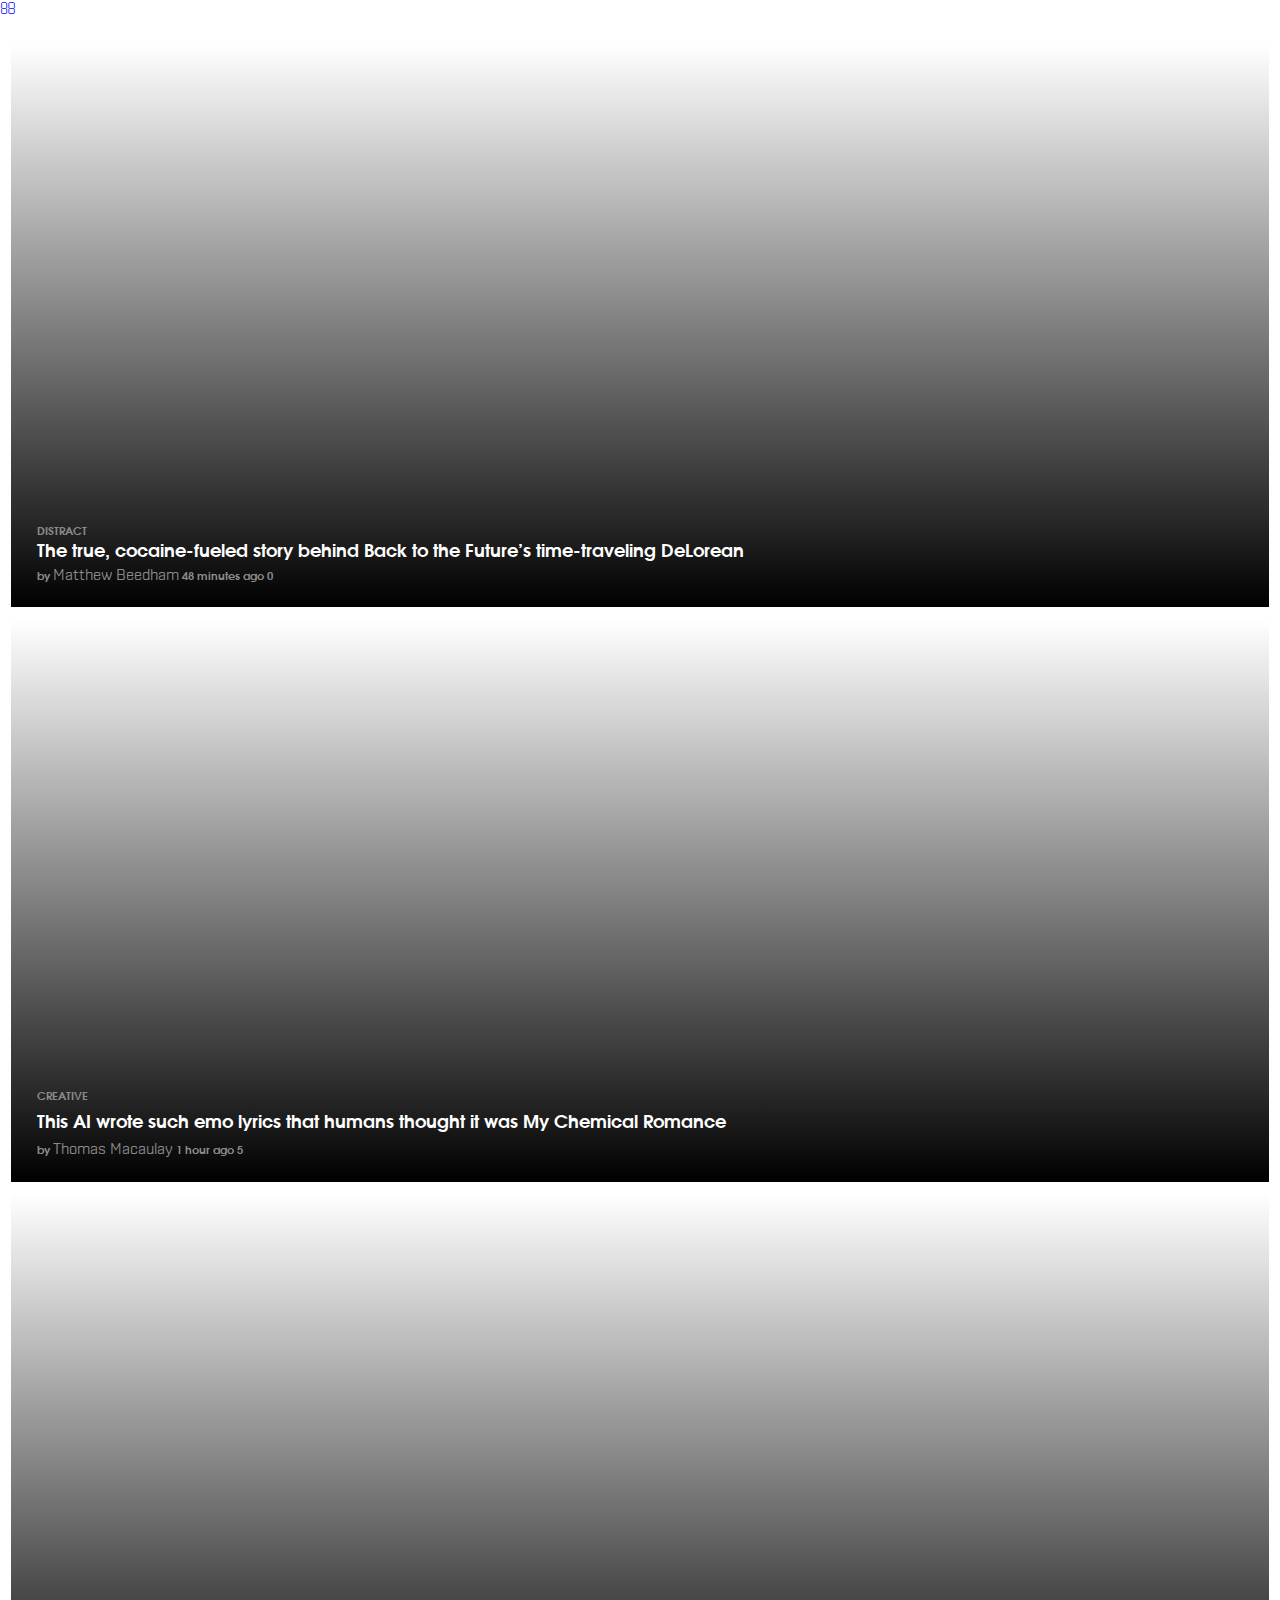
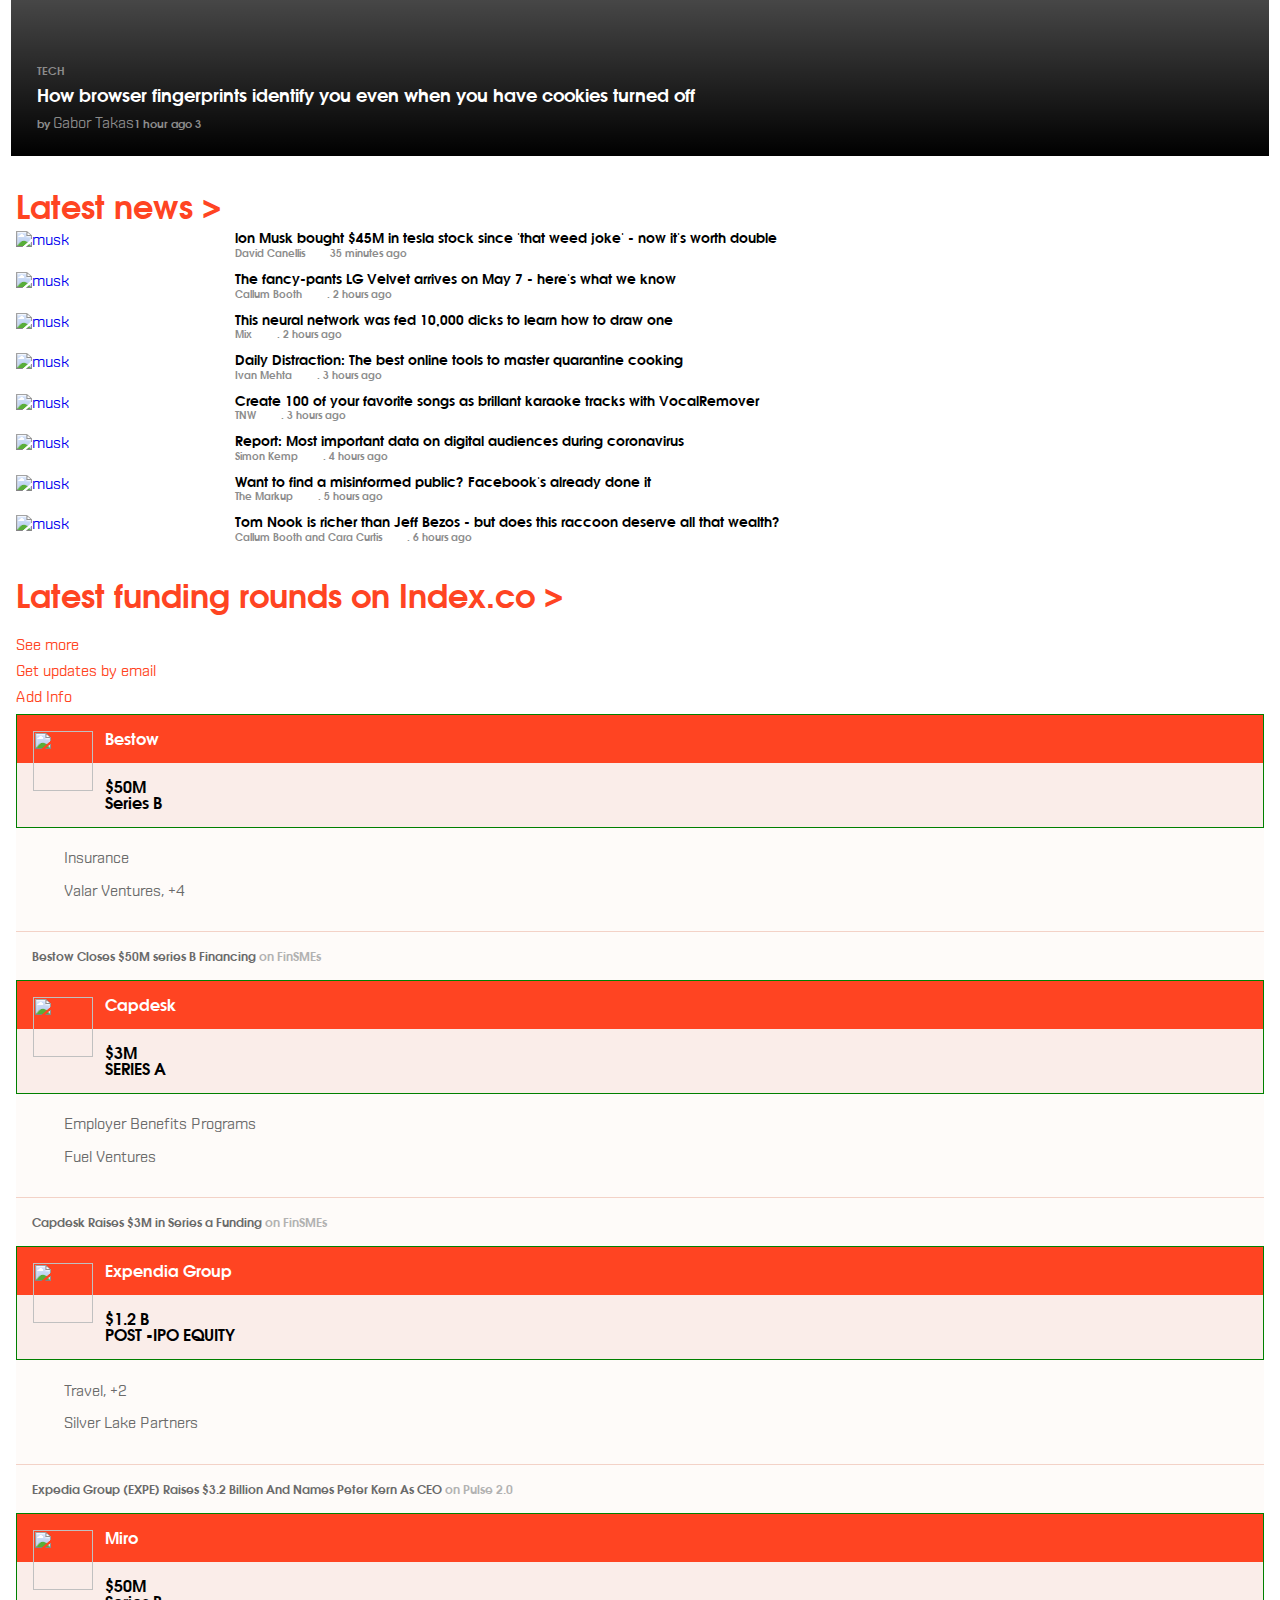
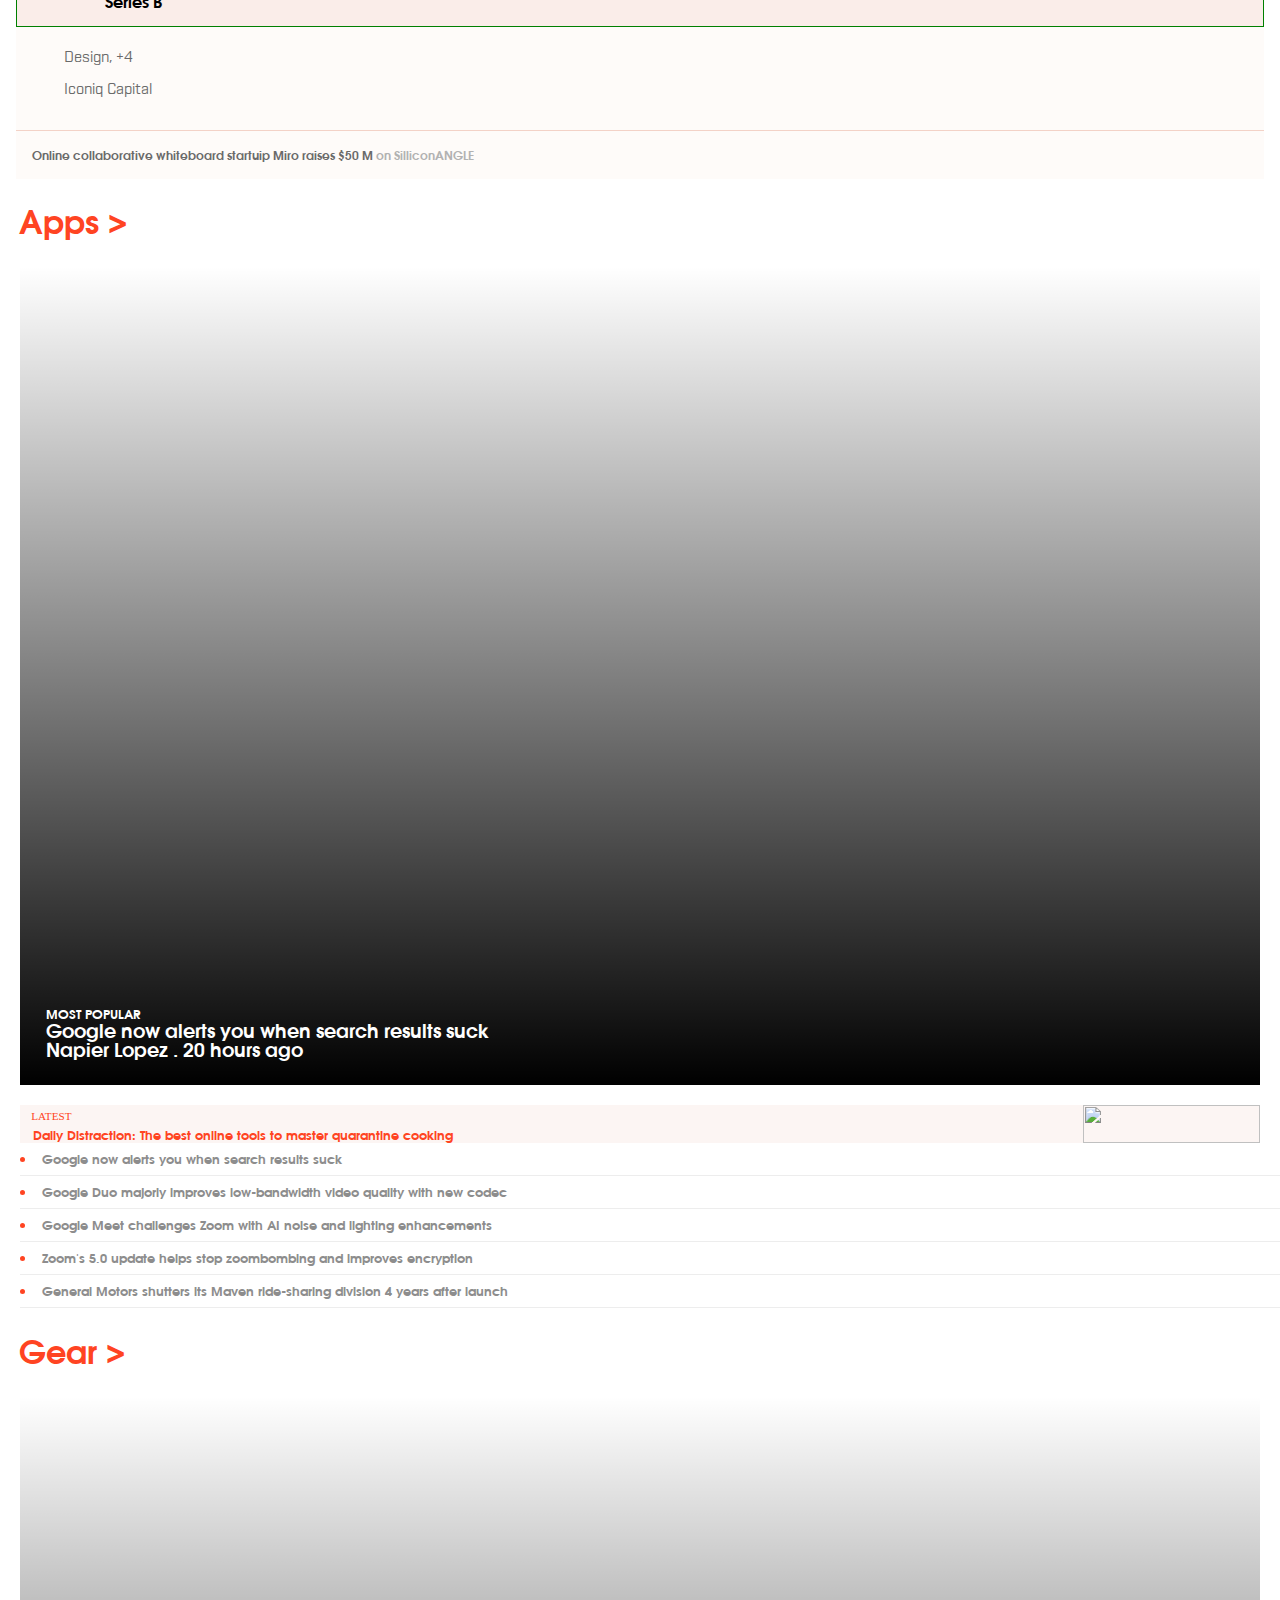
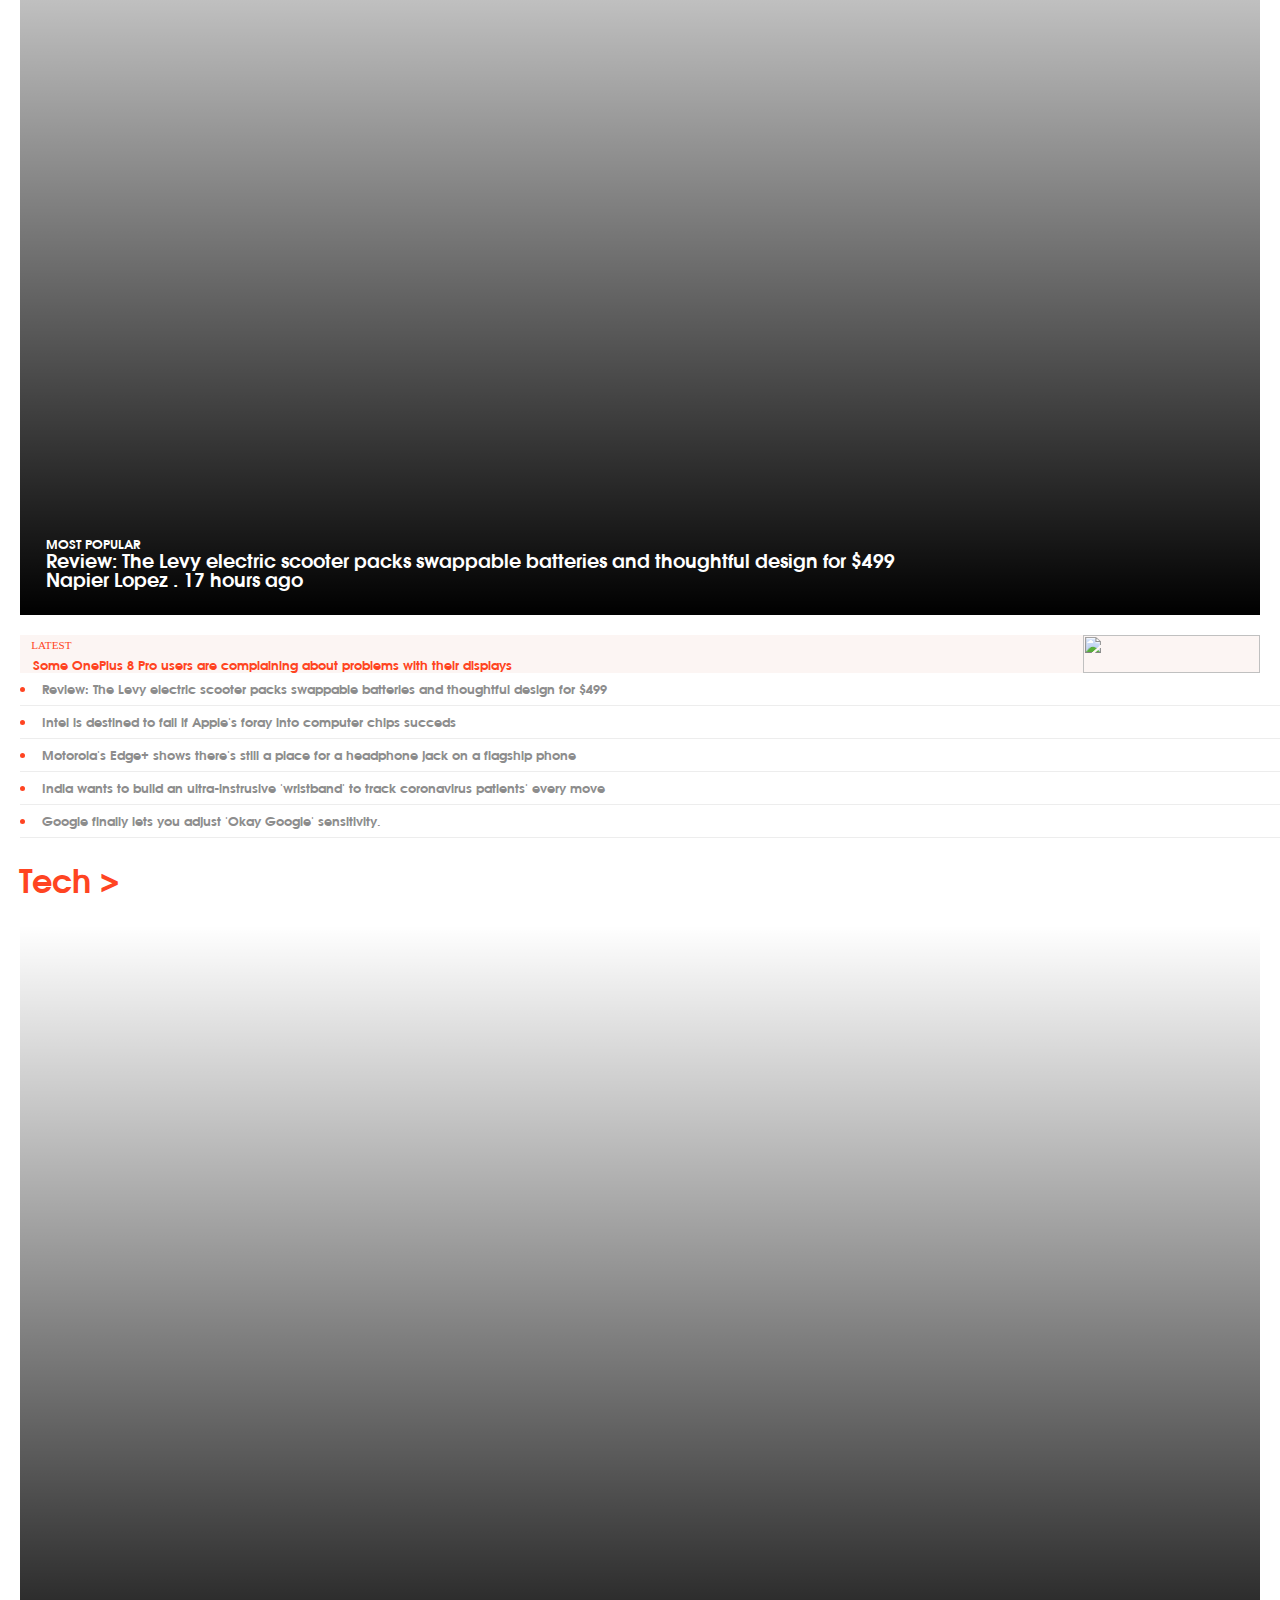
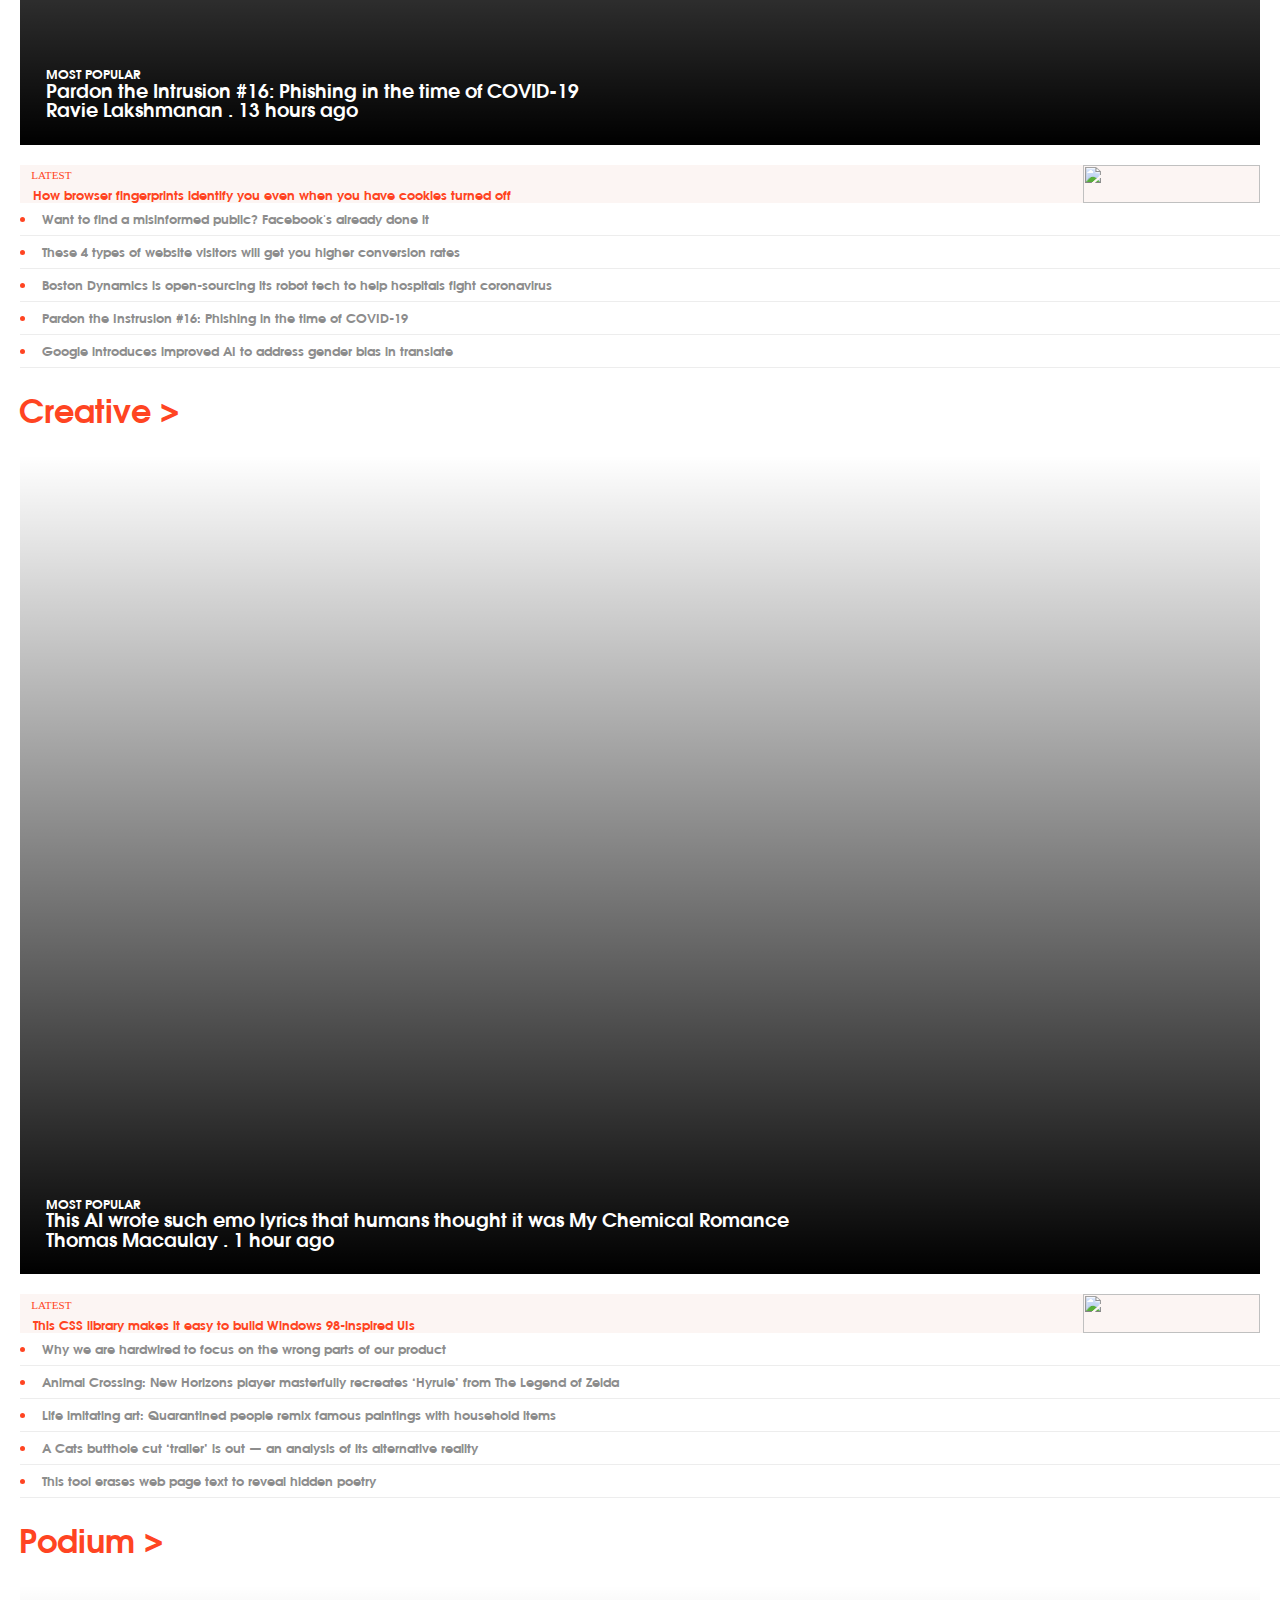
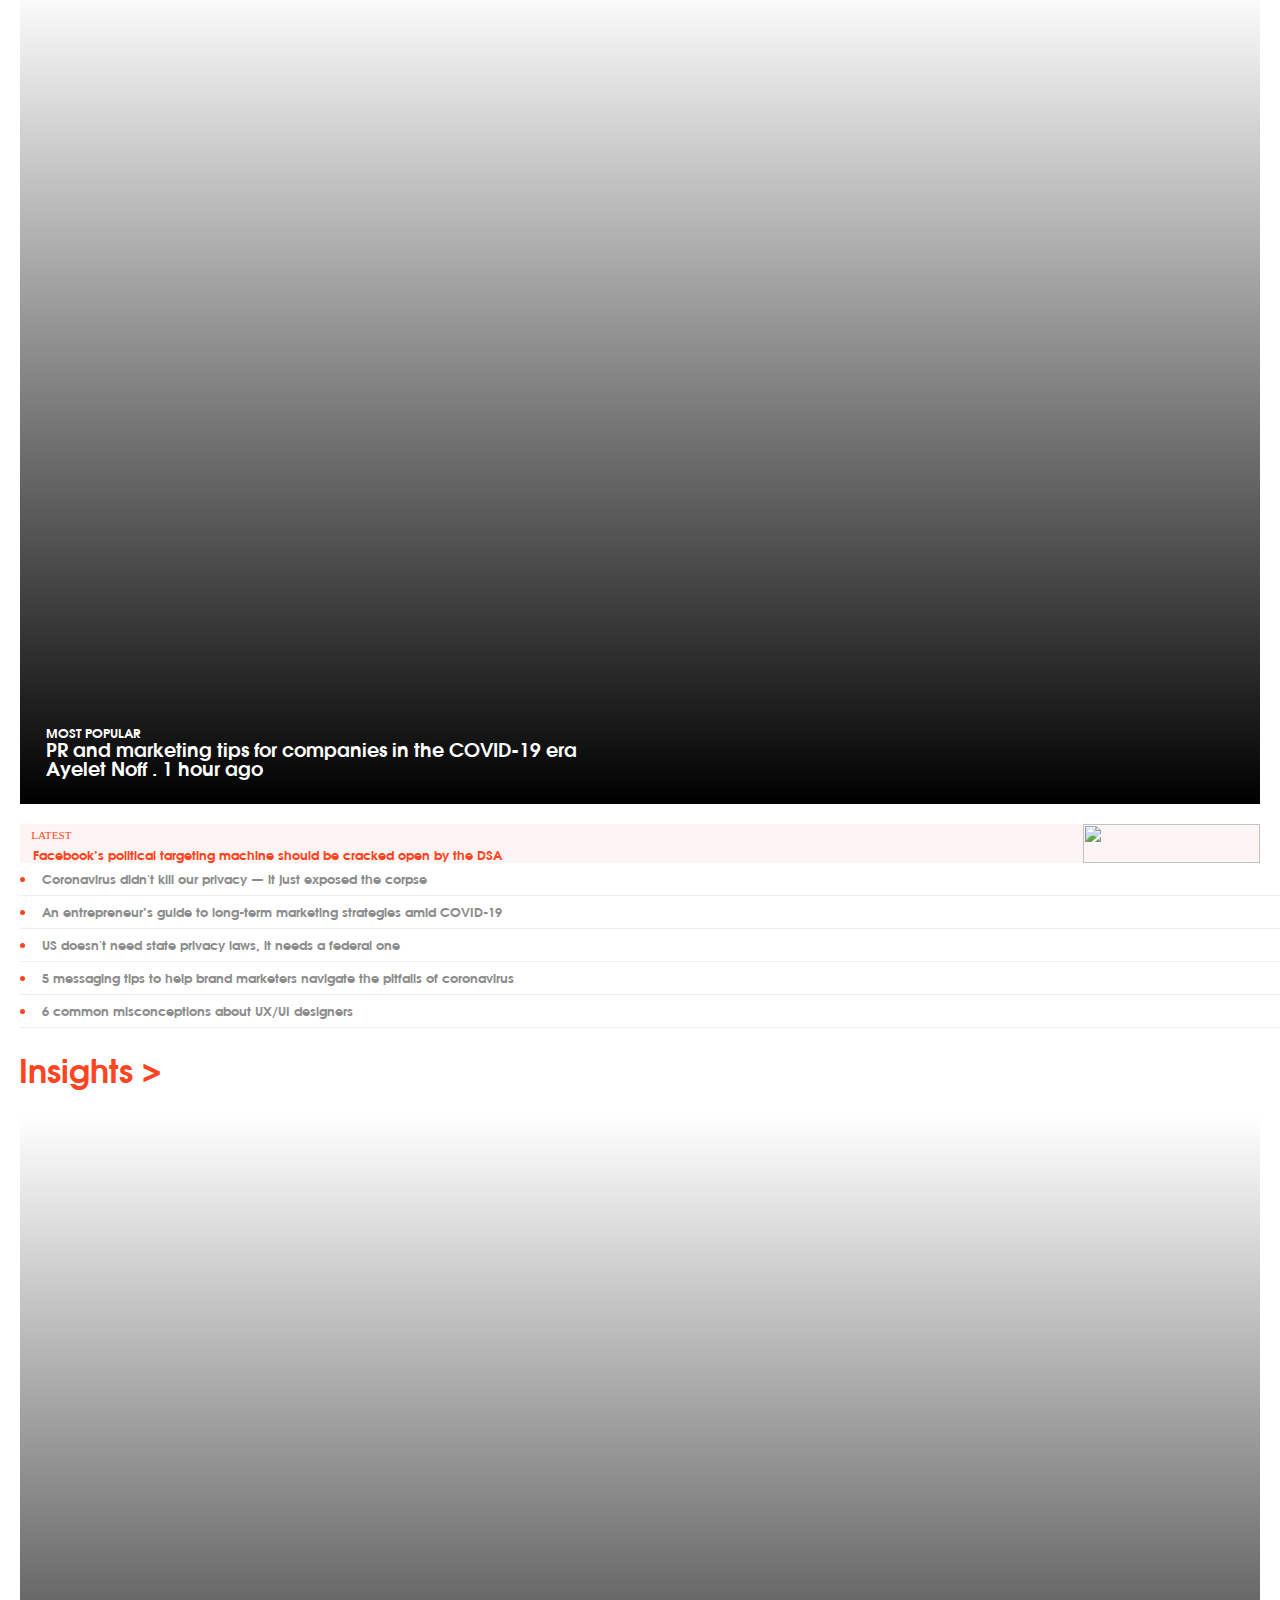
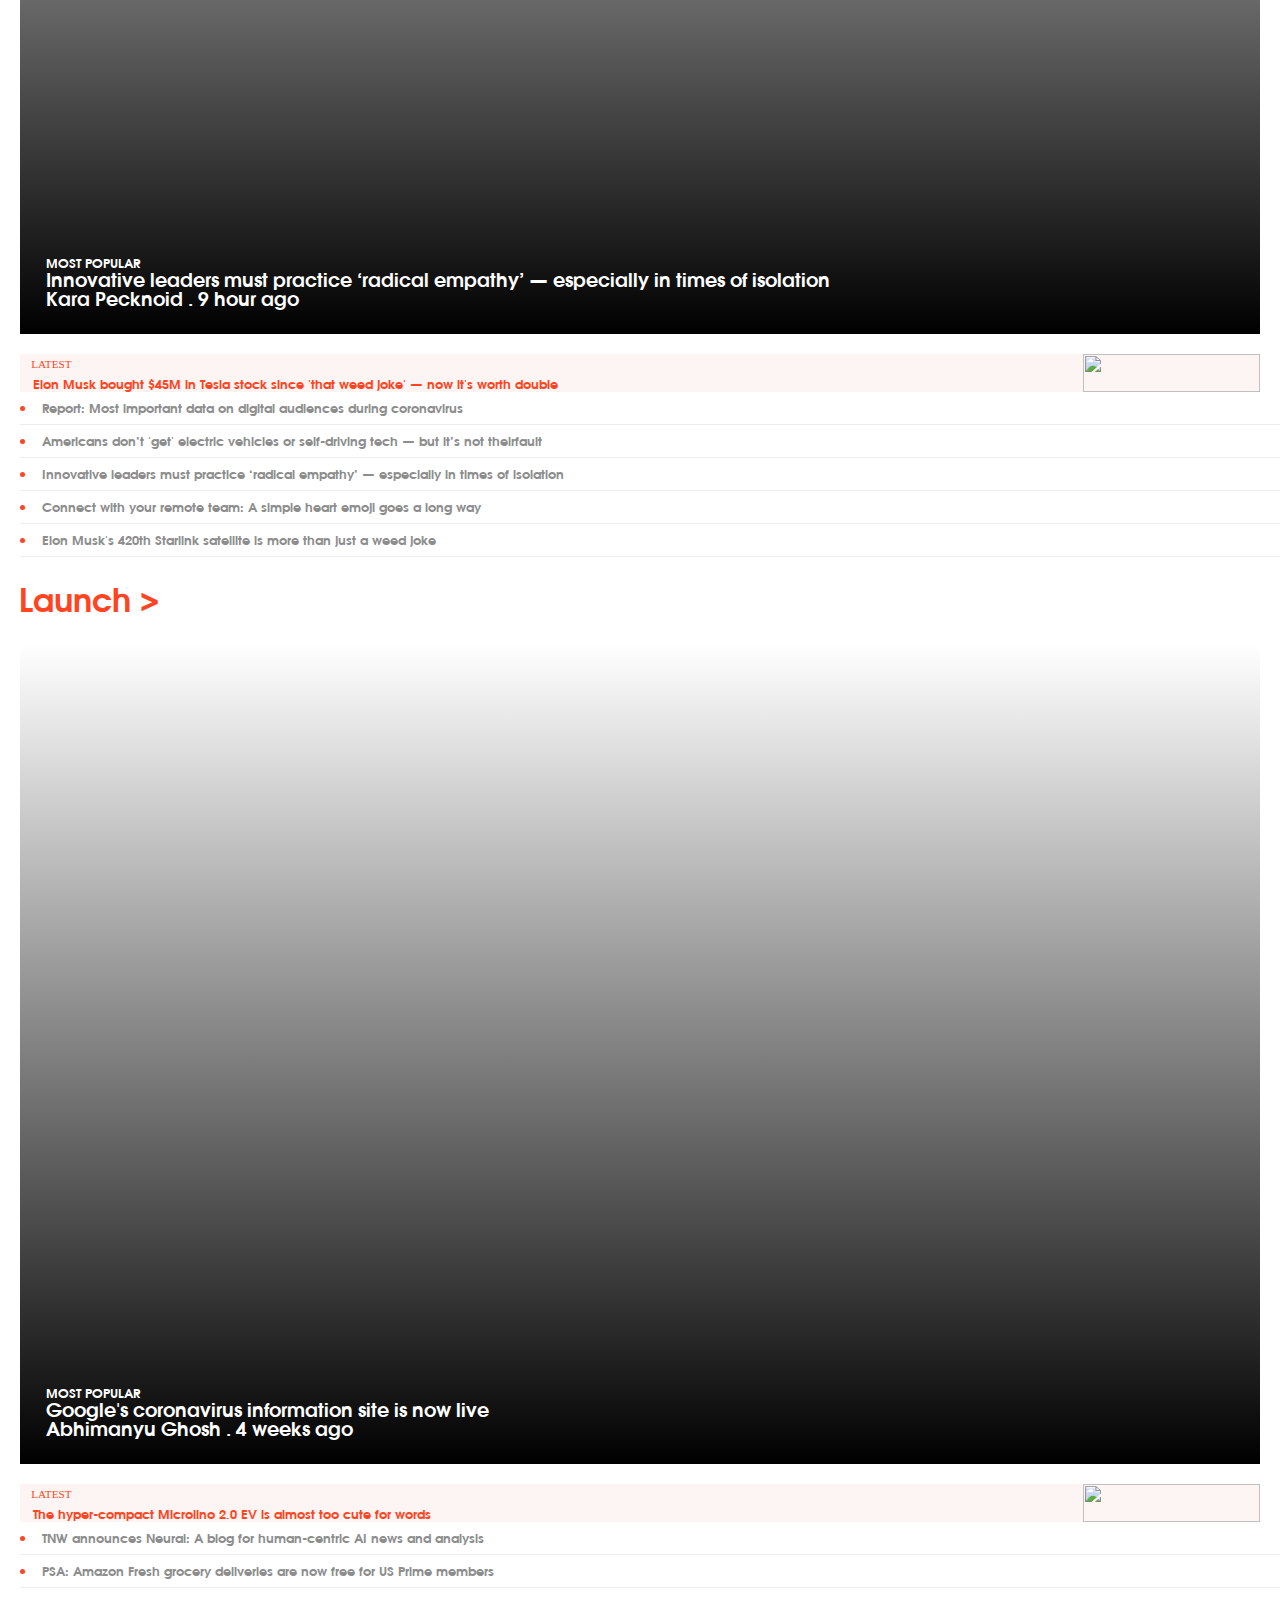
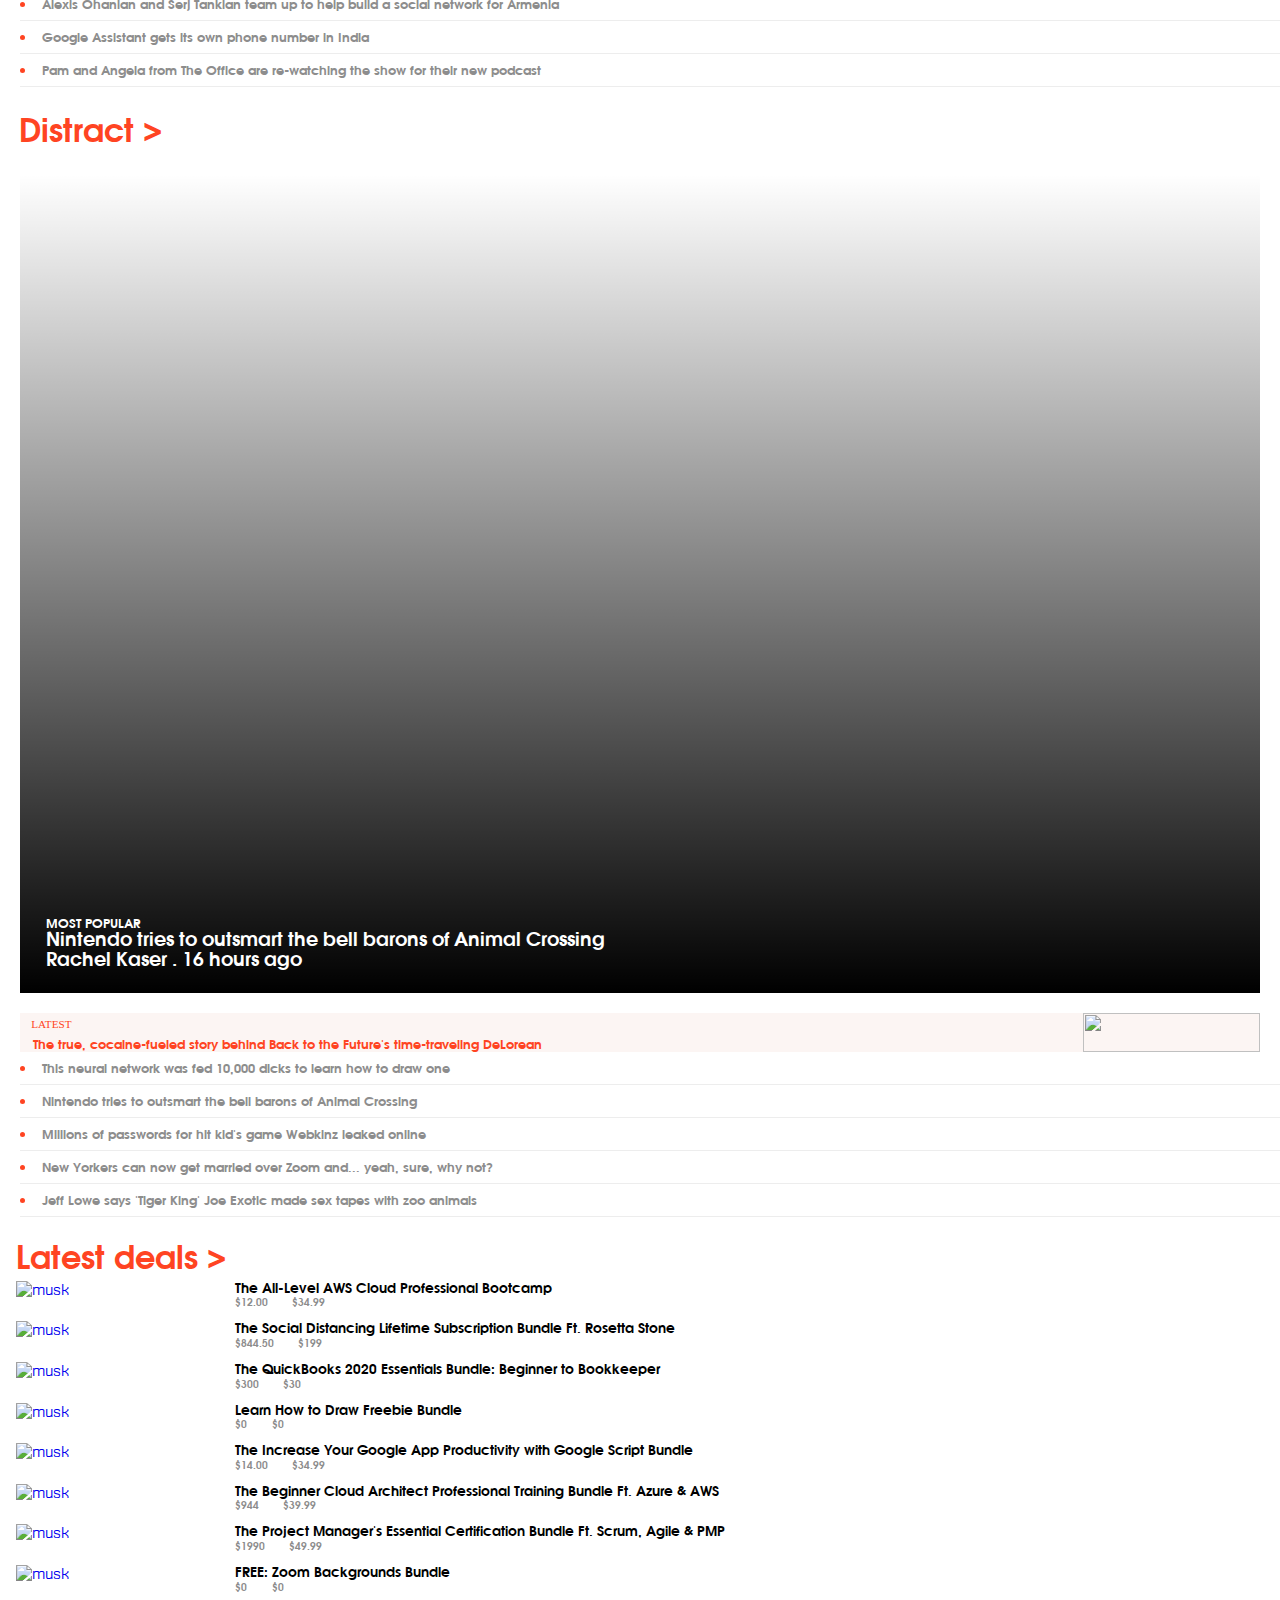
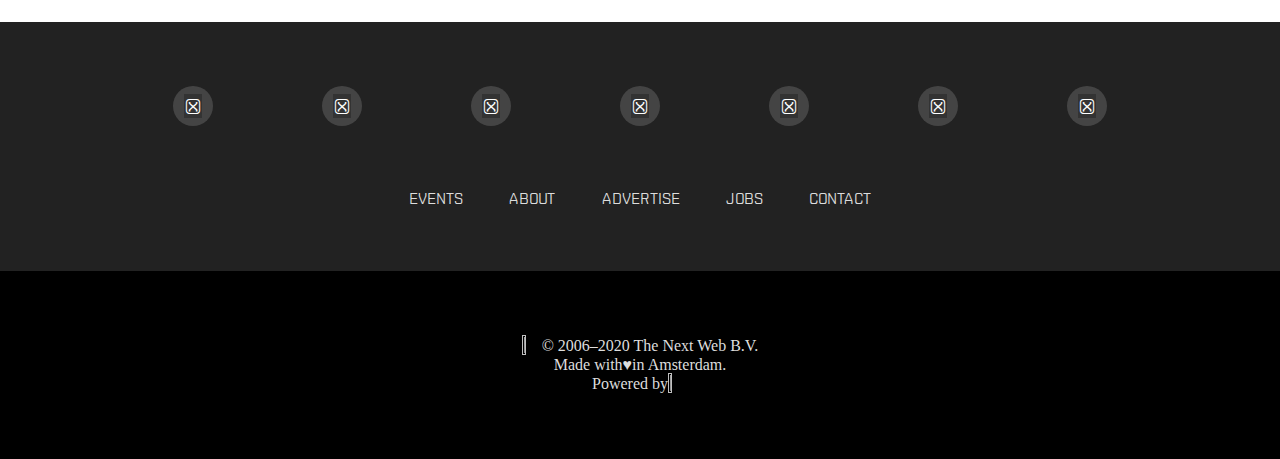
==== commit 72830b18: "add the navbar icons" ====
--- a/index.html
+++ b/index.html
@@ -45,13 +45,15 @@
           <li><a href="#">GROWTH QUARTERS</a></li>
           <li><a href="#">NEURAL</a></li>
         </ul>
-
-        <div class="search">
-          <a href="#">search</a>
-        </div>
-        <div class="dropdown-menu">
-          
-        </div>
+         
+       <div class='nav-icons'>
+          <div class="search">
+            <a href="#"><i class='fas fa-search '></i></a>
+          </div>
+          <div class="dropdown-menu">
+            <i class='fas fa-bars'></i>
+          </div>
+       </div>
       </div>
     </nav>
     <section class="cover">
--- a/stylemob.css
+++ b/stylemob.css
@@ -487,9 +487,6 @@
   background-color: #000;
   align-items:center;
   justify-content: center;
- /*  justify-content: space-between; */
-/*   padding:10%; */
-  /* height:20vw; */
 margin: 0 20%; 
 }
 
@@ -499,6 +496,7 @@
   justify-content: center;
   height: 50%;
   padding: 5% 0;
+  background-color: #222;
 }
 .social {
   display:flex;
@@ -531,7 +529,6 @@
  }
  .copy-right {
    height: 50%;
-   background-color: blue;
  }
 
  .footer-links {
@@ -551,13 +548,12 @@
  .footer__bottom {
    height: 50%;
    display:flex;
-   background-color: red;
    justify-content: center;
    padding: 5% 0;
+   color:#ddd;
  }
   
  .copy-right {
-   background-color: red;
    width: 100%;
    display: flex;
    flex-direction: column;
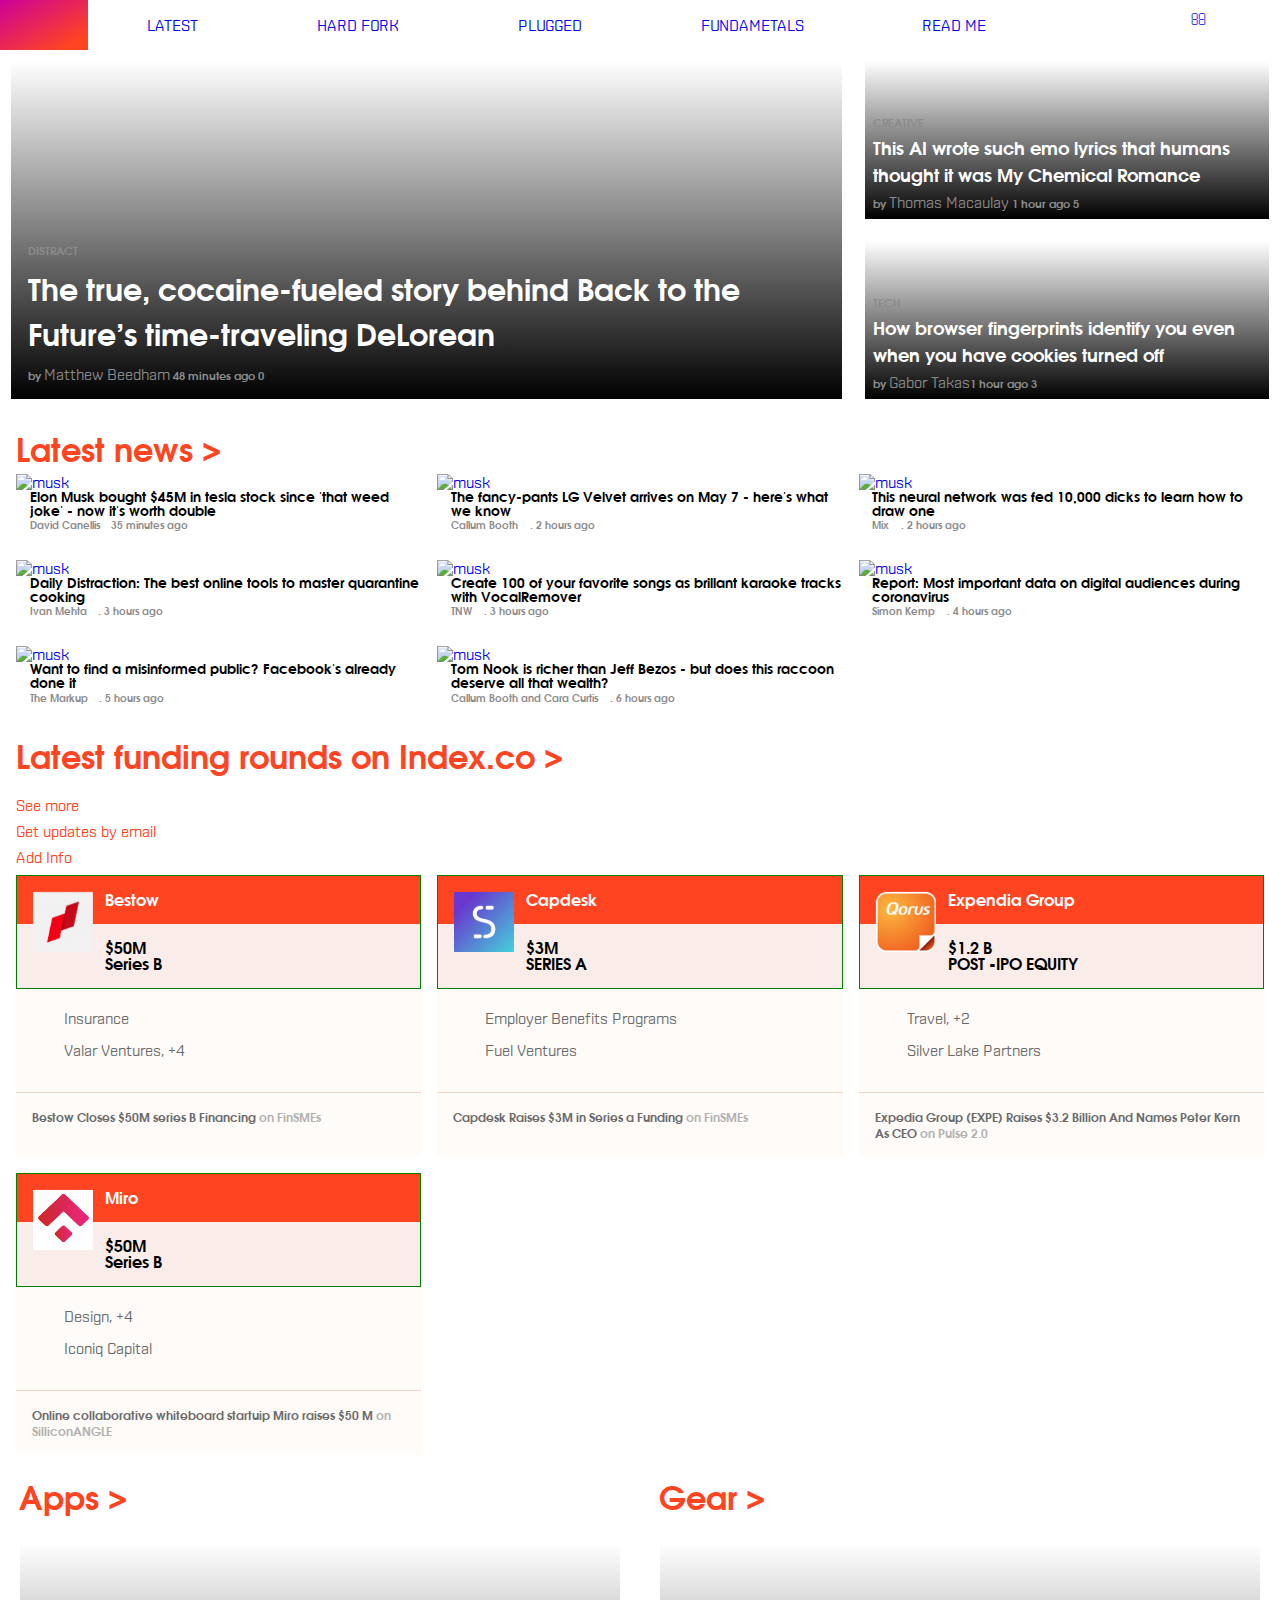
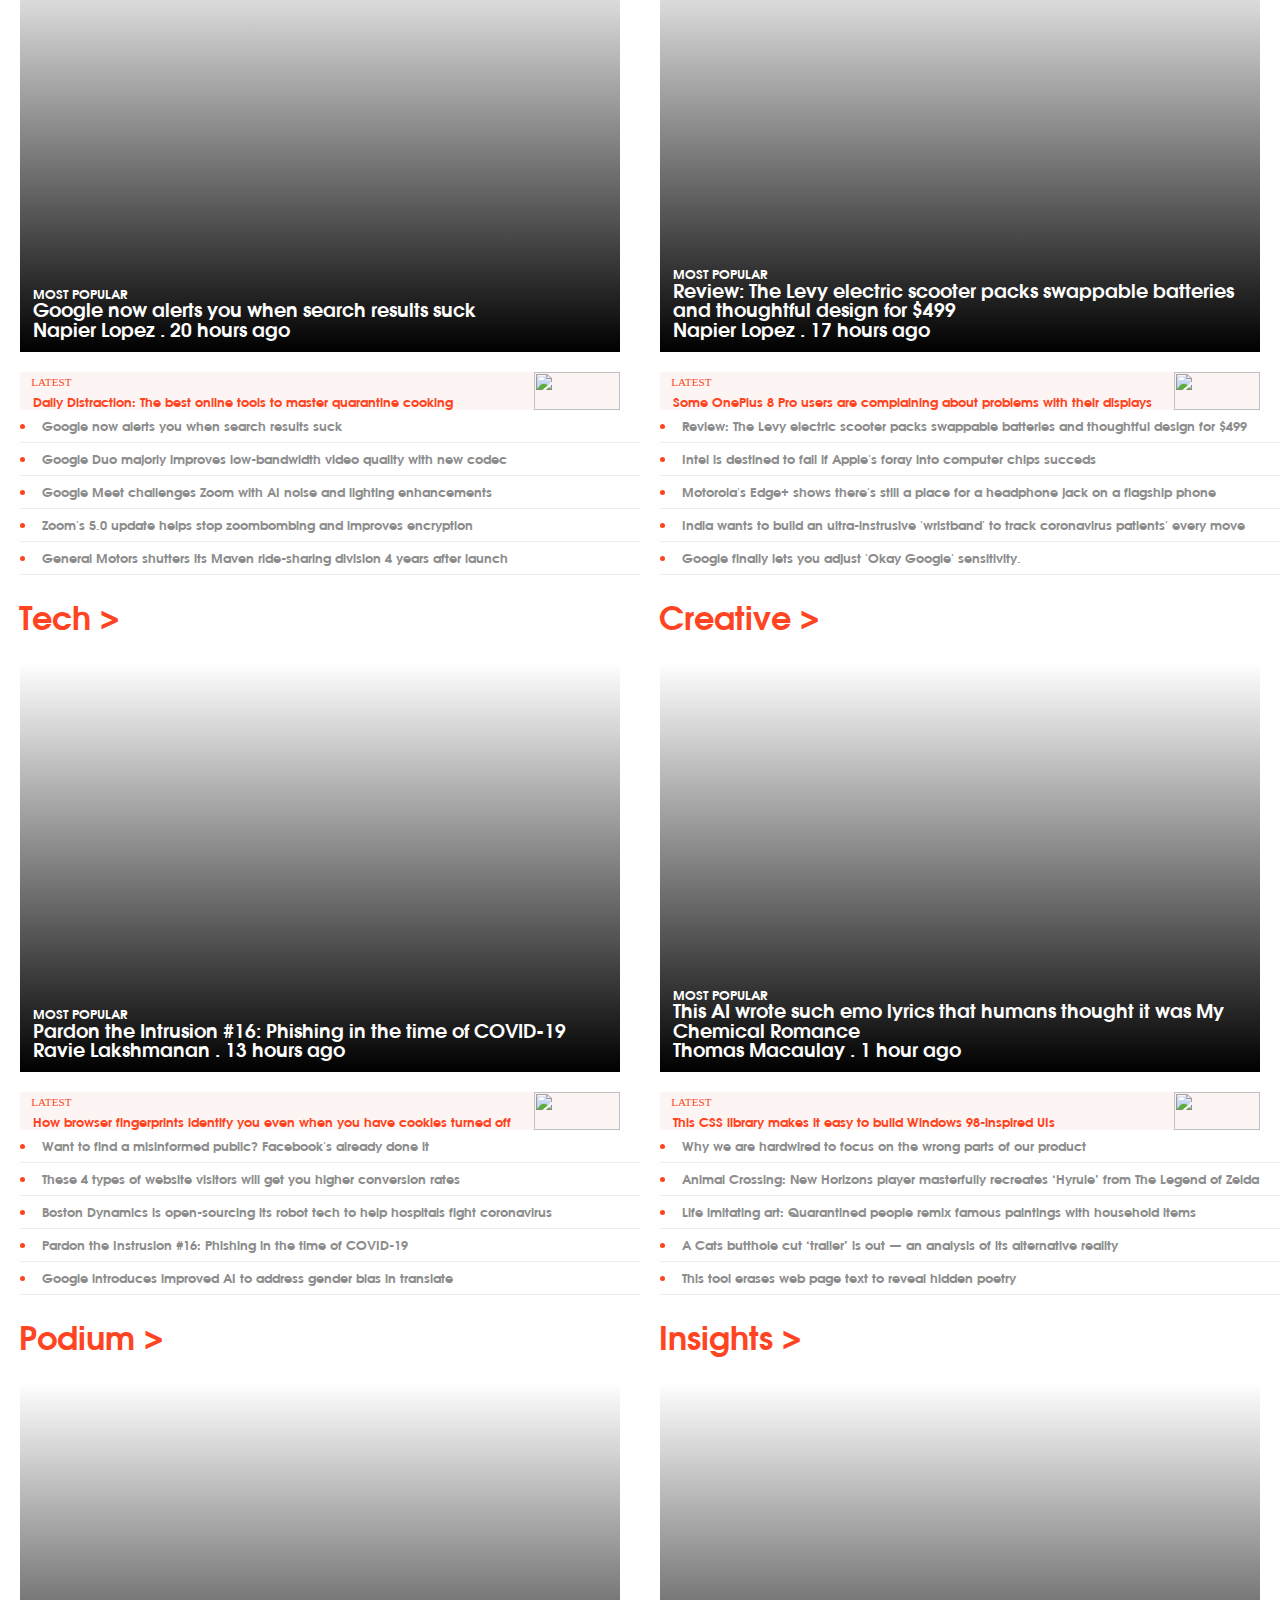
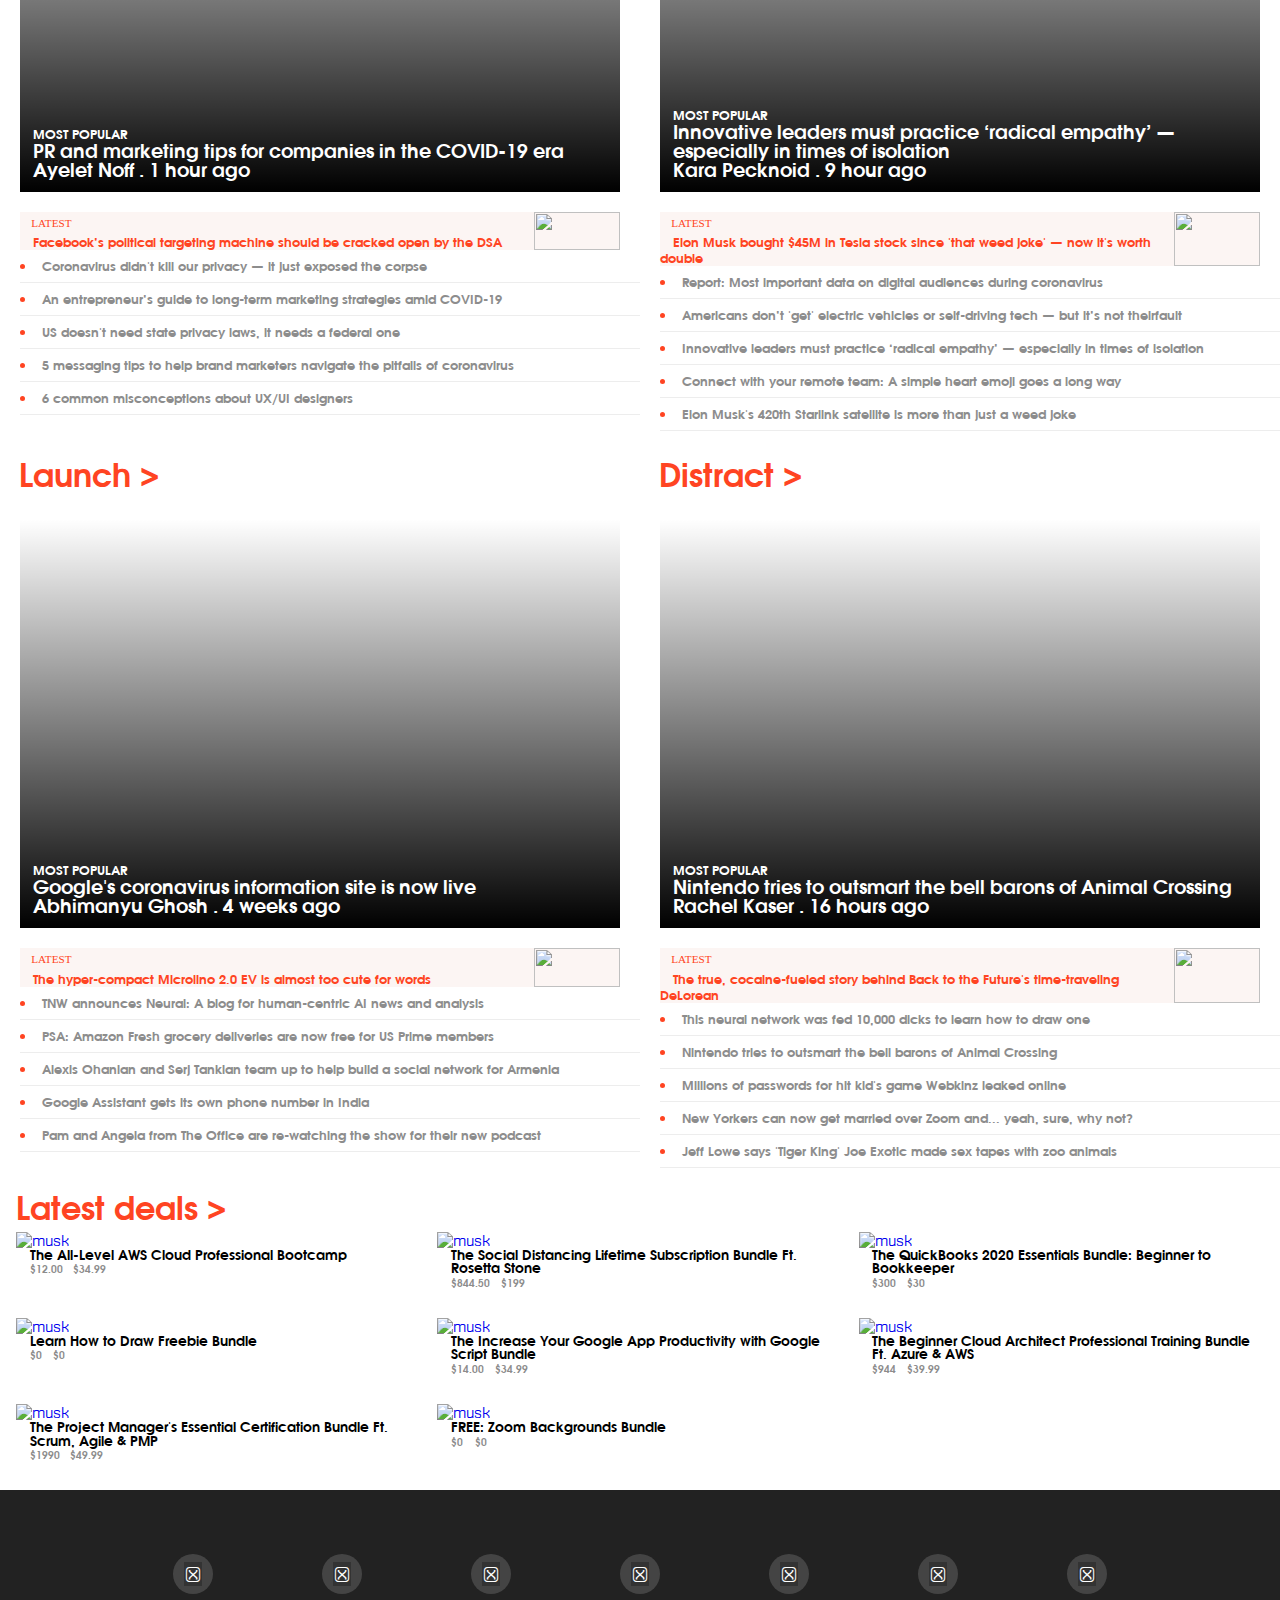
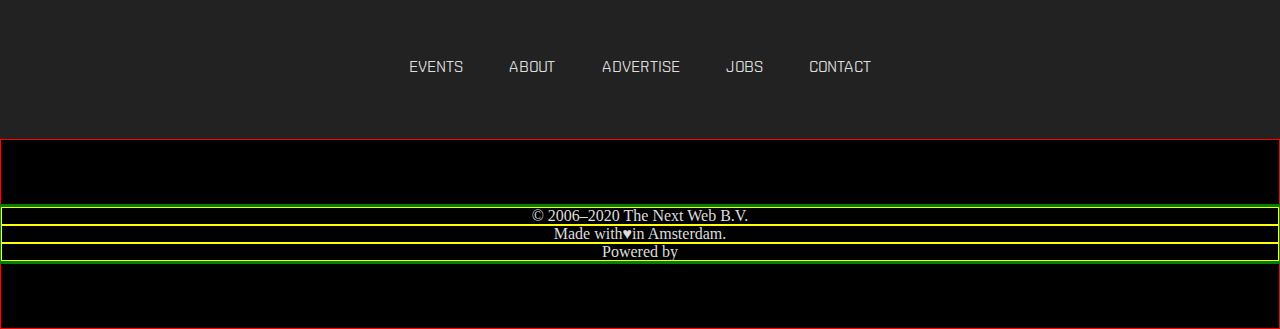
==== commit dc751f6e: "add images to the funding cards" ====
--- a/index.html
+++ b/index.html
@@ -36,14 +36,17 @@
         </ul>
       </div>
       <div class="nav2">
+        <div class="logo">
+        <img src="https://cdn0.tnwcdn.com/wp-content/themes/cyberdelia/assets/img/tnw.svg" alt="">
+        </div>
         <ul class='nav-list'>
           <li><a href="#">LATEST</a></li>
           <li><a href="#">HARD FORK</a></li>
           <li><a href="#">PLUGGED</a></li>
           <li><a href="#">FUNDAMETALS</a></li>
           <li><a href="#">READ ME</a></li>
-          <li><a href="#">GROWTH QUARTERS</a></li>
-          <li><a href="#">NEURAL</a></li>
+          <li class="desktop-link"><a href="#">GROWTH QUARTERS</a></li>
+          <li class="desktop-link"><a href="#">NEURAL</a></li>
         </ul>
          
        <div class='nav-icons'>
@@ -60,7 +63,7 @@
       <div class="main-cover">
         <p class='date'>Friday — April 24, 2020</p>
         <p class ='tag'>DISTRACT</p>
-        <h1 class='title'>The true, cocaine-fueled story behind Back to the Future’s time-traveling DeLorean</h1>
+        <h2 class='title'>The true, cocaine-fueled story behind Back to the Future’s time-traveling DeLorean</h2>
         <p class='details'>by <a href="#">Matthew Beedham</a> 48 minutes ago 0</p>
       </div>
       <div class="aside-cover">
@@ -86,7 +89,7 @@
                   src="https://cdn0.tnwcdn.com/wp-content/blogs.dir/1/files/2020/04/musk-hulk-513x270.png"
                   alt="musk"></a>
               <div class='story-text'>
-                <h6 class="story-title">lon Musk bought $45M in tesla stock since 'that weed joke' - now it's worth double
+                <h6 class="story-title">Elon Musk bought $45M in tesla stock since 'that weed joke' - now it's worth double
                 </h6>
                 <p class="story-byLine">
                   <span>David Canellis</span>
@@ -209,7 +212,7 @@
           <div class="fundings">
             <a href="#" class="fundings-header">
               <img class="fundings-image"
-                src="https://img-cdn.tnwcdn.com/image?url=https%3A%2F%2Fpbs.twimg.com%2Fprofile_images%2F1201362426328944640%2FkTYCwRXD.jpg"
+                src="./Assets/images/e3025d01dc3afaf363f9f957a3a30e58.jpg"
                 alt="">
               <h4 class="funding-name">Bestow</h4>
               <div class="fundings-deets">
@@ -238,7 +241,7 @@
           <div class="fundings">
             <a href="#" class="fundings-header">
               <img class="fundings-image"
-                src="https://img-cdn.tnwcdn.com/image?url=https%3A%2F%2Fpbs.twimg.com%2Fprofile_images%2F1201362426328944640%2FkTYCwRXD.jpg"
+                src="./Assets/images/download.jpeg"
                 alt="">
               <h4 class="funding-name">Capdesk</h4>
               <div class="fundings-deets">
@@ -267,7 +270,7 @@
           <div class="fundings">
             <a href="#" class="fundings-header">
               <img class="fundings-image"
-                src="https://img-cdn.tnwcdn.com/image?url=https%3A%2F%2Fpbs.twimg.com%2Fprofile_images%2F1201362426328944640%2FkTYCwRXD.jpg"
+                src="./Assets/images/quorus.png"
                 alt="">
               <h4 class="funding-name">Expendia Group</h4>
               <div class="fundings-deets">
@@ -296,7 +299,7 @@
           <div class="fundings">
             <a href="#" class="fundings-header">
               <img class="fundings-image"
-                src="https://img-cdn.tnwcdn.com/image?url=https%3A%2F%2Fpbs.twimg.com%2Fprofile_images%2F1201362426328944640%2FkTYCwRXD.jpg"
+                src="./Assets/images/nira.png"
                 alt="">
               <h4 class="funding-name">Miro</h4>
               <div class="fundings-deets">
@@ -717,21 +720,25 @@
        <div class="footer__bottom">
           <div class="copy-right">
             <div class="copyright__lines">
-                <a href="#">
-                 <img class='logos' src=https://cdn0.tnwcdn.com/wp-content/themes/cyberdelia/assets/img/tnw.svg" alt="" srcset="">
-                </a>
-              © 2006–2020 The Next Web B.V.
-          </div>
+                <div>
+                  <!-- <a href="#"> -->
+                    <!-- <img class='logos' src=https://cdn0.tnwcdn.com/wp-content/themes/cyberdelia/assets/img/tnw.svg" alt="" > -->
+                   <!-- </a> -->
+                </div>                
+                <div>
+                  © 2006–2020 The Next Web B.V.
+                </div>      
+            </div>
       
             <div class="copyright__lines">
               Made with
-              <b>♥</b>
+              <b> ♥</b>
               in Amsterdam.
             </div>
             <div class="copyright__lines">
               Powered by
               <a href="#">
-                <img class='logos' src="https://cdn0.tnwcdn.com/wp-content/themes/cyberdelia/assets/img/stackpath.svg" alt="">
+                <!-- <img class='logos' src="https://cdn0.tnwcdn.com/wp-content/themes/cyberdelia/assets/img/stackpath.svg" alt=""> -->
               </a>
             </div>
           </div>
--- a/stylemob.css
+++ b/stylemob.css
@@ -8,12 +8,14 @@
   font-style: bold;
   font-weight: 900;
 }
+
 @font-face {
   font-family: "Shentox";
   src: url("./Assets/fonts/Shentox/Shentox\ W01\ Regular.ttf");
   font-style: bold;
   font-weight: 900;
 }
+
 :root h2 {
   font-weight: bolder;
   font-size: 2rem;
@@ -25,12 +27,35 @@
   font-size: 1.5rem;
   font-family: "Avalon", Tahoma, Geneva, Verdana, sans-serif;
 }
+
 :root a {
-  text-decoration:none;
+  text-decoration: none;
   font-family: "Shentox", Tahoma, Geneva, Verdana, sans-serif;
   font-size: 1rem;
 }
 
+.logo {
+  z-index: 9999;
+  width: 106px;
+  height: 50px;
+
+  /* background-image: url('https://cdn0.tnwcdn.com/wp-content/themes/cyberdelia/assets/img/tnw.svg'), linear-gradient(to bottom right,#c09,#f42 85%)  ; */
+  background-image: linear-gradient(to bottom right, #c09, #f42 85%);
+
+  /* background-color: #f42; */
+  background-repeat: no-repeat;
+  background-position: center;
+
+  /* padding: 1em; */
+
+  /* margin: 0 1em; */
+  background-size: 100%;
+}
+
+.logo img {
+  width: 68px;
+  padding: 1em;
+}
 
 /* body {
   font-family: sans-serif;
@@ -38,24 +63,65 @@
   font-family: "Avalon", Tahoma, Geneva, Verdana, sans-serif;
 } */
 
+.top {
+  position: -webkit-sticky;
+  position: sticky;
+  top: 0;
+}
+
 .nav1 {
   display: none;
 }
 
 .nav-list {
   display: none;
+  justify-content: space-around;
+}
+
+.nav2 {
+  background-color: white;
+  display: flex;
+  justify-content: space-between;
+  height: 50px;
+
+  /* border: 1px solid red; */
+
+  /* position: fixed; */
+
+  /* margin: -10px; */
+}
+
+.nav-icons {
+  display: flex;
+  width: 10%;
+}
+
+.nav-icons * {
+  margin: 10%;
+  width: 100%;
+}
+
+.search .fa-search {
+  width: 100%;
+}
+
+.dropdown-menu .fa-bars {
+  width: 100%;
+  color: #f42;
 }
 
 .container {
   width: 100%;
 }
-
 
 .cover {
   box-sizing: border-box;
   width: 100%;
+  height: 40vh;
+
   /* margin: 1em auto; */
   justify-content: center;
+
   /* border: 1px solid red; */
 }
 
@@ -64,22 +130,23 @@
   background-image: linear-gradient(to top, rgba(0, 0, 0, 1), transparent), url('https://cdn0.tnwcdn.com/wp-content/blogs.dir/1/files/2020/04/1-30-796x417.jpg');
   background-repeat: no-repeat;
   background-size: 100% 100%;
+
   /* max-height: 41vw; */
   padding: 2%;
-  min-height: 40vw;
+
+  /* min-height: 40vw; */
   display: flex;
   flex-direction: column;
   justify-content: flex-end;
   align-items: flex-start;
   margin: 1em;
+
   /* width: 100%; */
   color: rgb(139, 139, 139);
   font-size: 0.7rem;
   font-family: "Avalon", Tahoma, Geneva, Verdana, sans-serif;
 }
 
-
-
 .date {
   display: none;
 }
@@ -87,7 +154,9 @@
 .main-cover .title {
   font-size: 1.6em;
   font-family: "Avalon", Tahoma, Geneva, Verdana, sans-serif;
+
   /* min-width: 300px; */
+
   /* border: 1px solid blue; */
   padding: 0.3em 0;
   color: white;
@@ -96,21 +165,26 @@
 .aside-cover-1 .title {
   font-size: 1.6em;
   font-family: "Avalon", Tahoma, Geneva, Verdana, sans-serif;
+
   /* min-width: 300px; */
+
   /* border: 1px solid blue; */
   padding: 0.3em 0;
   color: white;
 }
+
 .aside-cover-2 .title {
   font-size: 1.6em;
   font-family: "Avalon", Tahoma, Geneva, Verdana, sans-serif;
+
   /* min-width: 300px; */
+
   /* border: 1px solid blue; */
   padding: 0.3em 0;
   color: white;
 }
 
-.details a{
+.details a {
   color: rgb(139, 139, 139);
   text-decoration: none;
 }
@@ -125,12 +199,14 @@
   background-repeat: no-repeat;
   background-size: 100% 100%;
   padding: 2%;
-  min-height: 40vw;
+
+  /*   min-height: 40vw; */
   display: flex;
   flex-direction: column;
   justify-content: flex-end;
   align-items: flex-start;
   margin: 1em;
+
   /* width: 90%; */
   color: rgb(139, 139, 139);
   font-size: 0.7rem;
@@ -139,17 +215,20 @@
 
 .aside-cover-2 {
   /* background-position: 50%; */
+
   /* background-size: cover; */
   background-image: linear-gradient(to top, rgba(0, 0, 0, 1), transparent), url('https://cdn0.tnwcdn.com/wp-content/blogs.dir/1/files/2020/04/1-30-796x417.jpg');
   background-repeat: no-repeat;
   background-size: 100% 100%;
   padding: 2%;
-  min-height: 40vw;
+
+  /* min-height: 40vw; */
   display: flex;
   flex-direction: column;
   justify-content: flex-end;
   align-items: flex-start;
   margin: 1em;
+
   /* width: 90%; */
   color: rgb(139, 139, 139);
   font-size: 0.7rem;
@@ -171,6 +250,7 @@
 .story {
   display: flex;
   padding-bottom: 0.8em;
+
   /* border: 1px solid red; */
 }
 
@@ -189,7 +269,9 @@
   flex-direction: column;
   justify-content: flex-start;
   padding-left: 1em;
+
   /* background-color: red; */
+
   /* border: 1px solid red; */
   font-size: 0.85rem;
   font-family: "Avalon", Tahoma, Geneva, Verdana, sans-serif;
@@ -199,6 +281,7 @@
   margin-right: 2%;
   color: rgb(140, 140, 140);
   font-size: 0.75em;
+
   /* font-weight: bolder; */
 }
 
@@ -207,7 +290,9 @@
 .funding {
   display: flex;
   flex-direction: column;
+
   /* margin-left: 1em; */
+
   /* margin-right: 1em; */
   margin: 0 1em;
 
@@ -307,7 +392,6 @@
   font-family: "Avalon", Tahoma, Geneva, Verdana, sans-serif;
   margin-bottom: 0.9em;
 }
-
 
 .iconsTicket {
   display: inline-block;
@@ -371,7 +455,6 @@
   margin: 0.6em;
 }
 
-
 .article-image {
   box-sizing: inherit;
   background-image: linear-gradient(to top, rgba(0, 0, 0, 1), transparent), url('https://cdn0.tnwcdn.com/wp-content/blogs.dir/1/files/2020/04/59797-large-796x448.jpg');
@@ -461,8 +544,6 @@
 }
 
 .article-list > li {
-  /* border: 1px solid blue; */
-  list-style: circle;
   text-decoration: none;
   padding-top: 0.5em;
   padding-bottom: 0.5em;
@@ -477,17 +558,18 @@
   font-size: 0.8em;
 }
 
+/*
 .footer-links {
-  display:flex;
-}
+  display: flex;
+} */
 
 footer {
   display: flex;
   flex-direction: column;
   background-color: #000;
-  align-items:center;
+  align-items: center;
   justify-content: center;
-margin: 0 20%; 
+  margin: 0 20%;
 }
 
 .footer__top {
@@ -498,87 +580,172 @@
   padding: 5% 0;
   background-color: #222;
 }
+
 .social {
-  display:flex;
+  display: flex;
   flex-direction: column;
   justify-content: space-between;
-  align-content:center;
+  align-content: center;
   flex-wrap: wrap;
   height: 90%;
 }
- .social-media {
-   width: 90%;
+
+.social-media {
+  width: 90%;
   flex-wrap: wrap;
-   display:flex;
-   justify-content: space-evenly;
- }
- .social-media li {
-   box-sizing: border-box;
-   min-width: 40px;
-   min-height: 40px;
-   background-color:#444;
+  display: flex;
+  justify-content: space-evenly;
+}
+
+.social-media li {
+  box-sizing: border-box;
+  min-width: 40px;
+  min-height: 40px;
+  background-color: #444;
   border-radius: 50%;
   display: flex;
-  justify-content:center;
+  justify-content: center;
   align-items: center;
- }
-
- .icon{
-   background-color:#333;
-   color: white;
- }
- .copy-right {
-   height: 50%;
- }
-
- .footer-links {
-   width: 90%;
-   display:flex;
-   justify-content: center;
-   flex-wrap: wrap;
-   margin-top: 5%;
- }
+}
+
+.icon {
+  background-color: #333;
+  color: white;
+}
+
+.footer-links {
+  width: 90%;
+  display: flex;
+  justify-content: center;
+  flex-wrap: wrap;
+  margin-top: 5%;
+}
+
 .footer-links li {
   padding: 0 2%;
 }
- .footer-links a {
-   color:#ddd;
- }
-
- .footer__bottom {
-   height: 50%;
-   display:flex;
-   justify-content: center;
-   padding: 5% 0;
-   color:#ddd;
- }
-  
- .copy-right {
-   width: 100%;
-   display: flex;
-   flex-direction: column;
-   justify-content: center;
- }
-
- .copyright__lines {
-    display:flex;
-    justify-items:center;
-    justify-content: center;
+
+.footer-links a {
+  color: #ddd;
+}
+
+.footer__bottom {
+  height: 50%;
+  display: flex;
+  justify-content: center;
+  align-items: center;
+  flex-direction: column;
+  padding: 5% 0;
+  color: #ddd;
+  border: 1px solid red;
+}
+
+.copy-right {
+  width: 100%;
+  display: flex;
+  height: 50%;
+  flex-direction: column;
+  justify-content: center;
+  border: 3px solid green;
+}
+
+.copyright__lines {
+  display: flex;
+  justify-items: center;
+  justify-content: center;
+  align-items: center;
+  border: 1px solid yellow;
+}
+
+/* .copyright-lines a { */
+
+/* content :" "; */
+
+/* background-color: yellow; */
+
+/* background:url("https://cdn0.tnwcdn.com/wp-content/themes/cyberdelia/assets/img/tnw.svg"); */
+
+/* background-repeat: no-repeat; */
+
+/* background-size: cover; */
+
+/* background-position: top right; */
+
+/* border: 10px solid powderblue; */
+
+/* } */
+.logos {
+  width: 20%;
+  height: 30%;
+
+  /* justify-content: center; */
+  border: 4px solid blue;
+}
+
+/*  ==================================================
+                      Tablet
+    ================================================= */
+
+@media (min-width: 768px) {
+  .nav-list {
+    justify-self: flex-start;
+    justify-content: space-around;
+    display: flex;
     align-items: center;
- }
-
- .copyright-lines .tnw a {
-   content :" ";
-   background-color: yellow;
-   background:url("https://cdn0.tnwcdn.com/wp-content/themes/cyberdelia/assets/img/tnw.svg");
-   background-repeat: no-repeat;
-   background-size: cover;
-   background-position: top right;
- }
- .logos {
-   width: 20%;
-   height: 30%;
-   justify-content: center;
- }
-
- +    justify-items: space-between;
+    width: 90%;
+    padding-right: 10%;
+  }
+
+  .desktop-link {
+    display: none;
+  }
+
+  .cover {
+    display: grid;
+    grid-template-columns: repeat(3, 1fr);
+    grid-template-rows: 40vh;
+  }
+
+  .main-cover {
+    grid-column: span 2;
+  }
+
+  .main-cover h2 {
+    font-size: 30px !important;
+    font-weight: 900;
+  }
+
+  .aside-cover {
+    grid-column: 3;
+    display: grid;
+    grid-template-columns: 1fr;
+    grid-template-rows: repeat(25vh, 2);
+  }
+
+  .u-row {
+    display: grid;
+    grid-template-columns: repeat(3, 1fr);
+    grid-gap: 1em;
+  }
+
+  .story {
+    flex-direction: column;
+  }
+
+  .funding-columns {
+    /* border: red 1px solid; */
+    display: grid;
+    grid-template-columns: repeat(3, 1fr);
+    grid-gap: 1em;
+  }
+
+  .articles {
+    display: grid;
+    grid-template-columns: repeat(2, 1fr);
+  }
+
+  .article-image {
+    min-height: 30vw;
+  }
+}
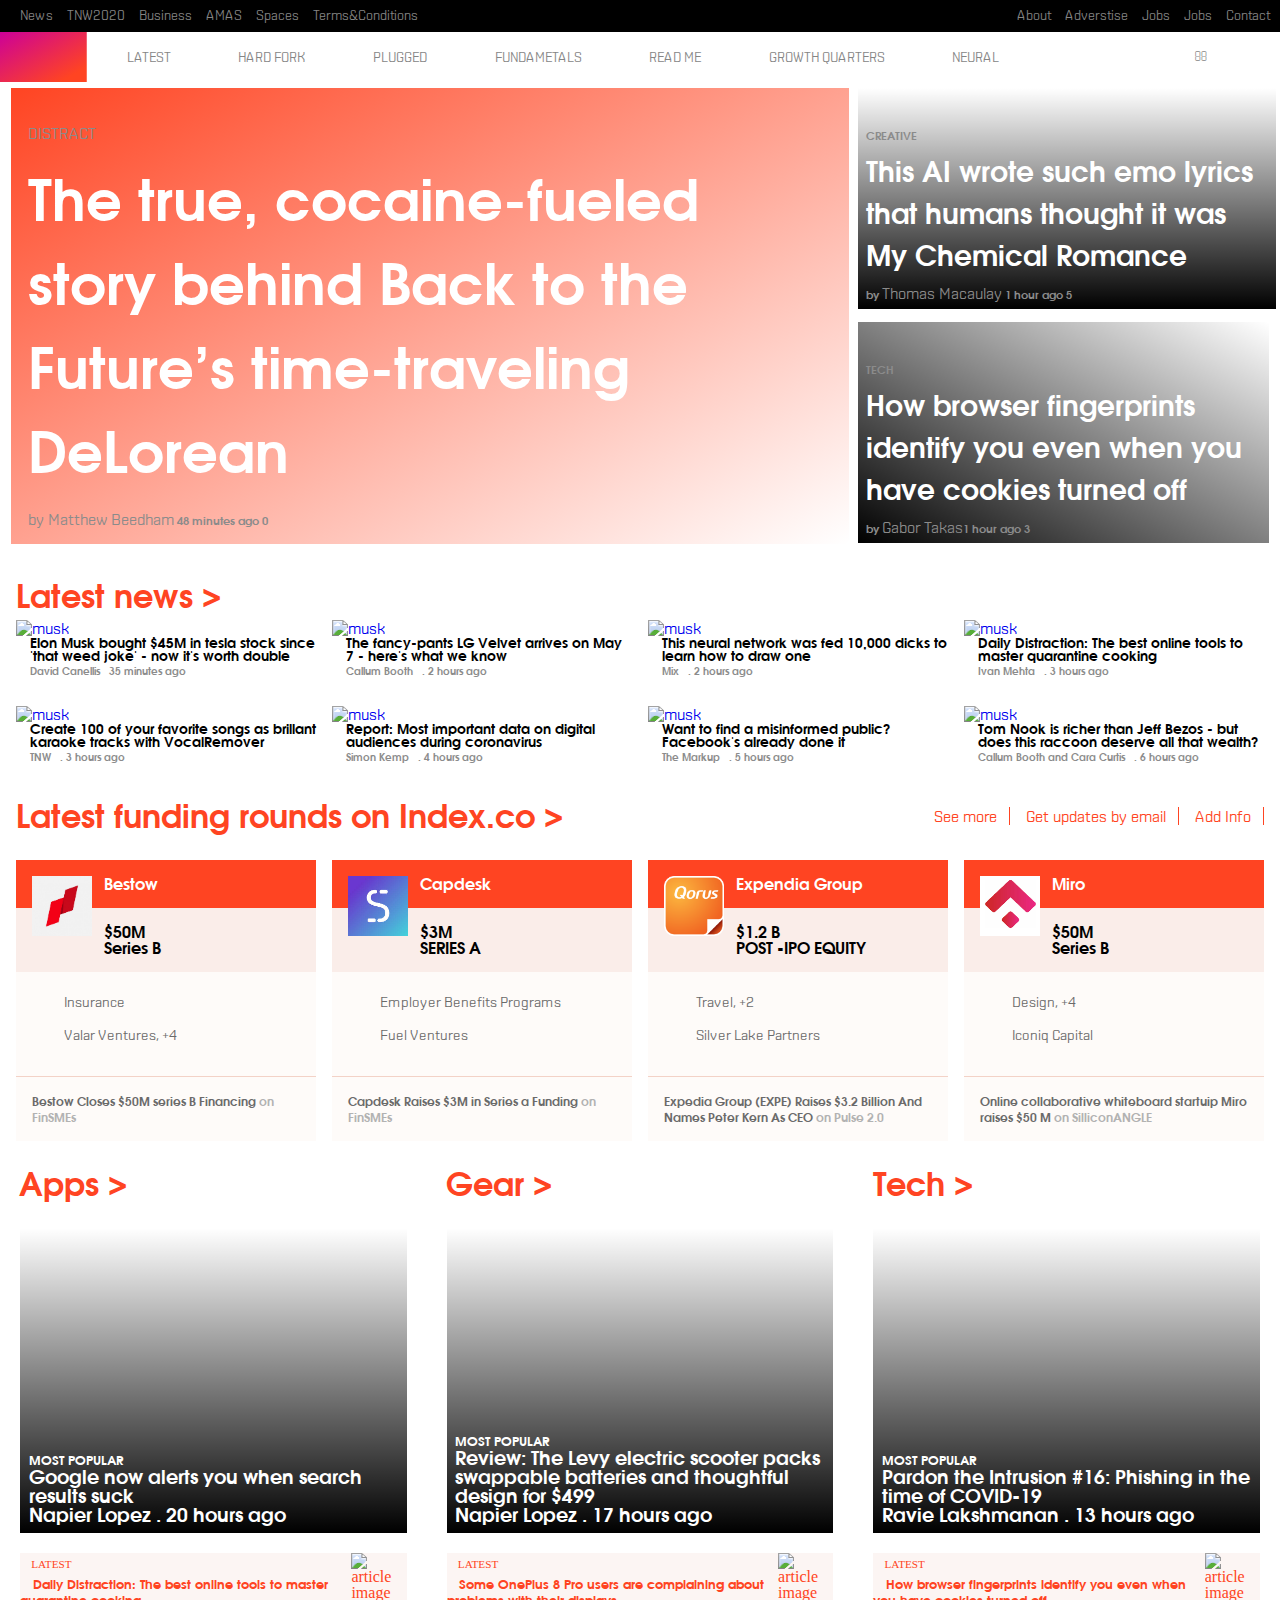
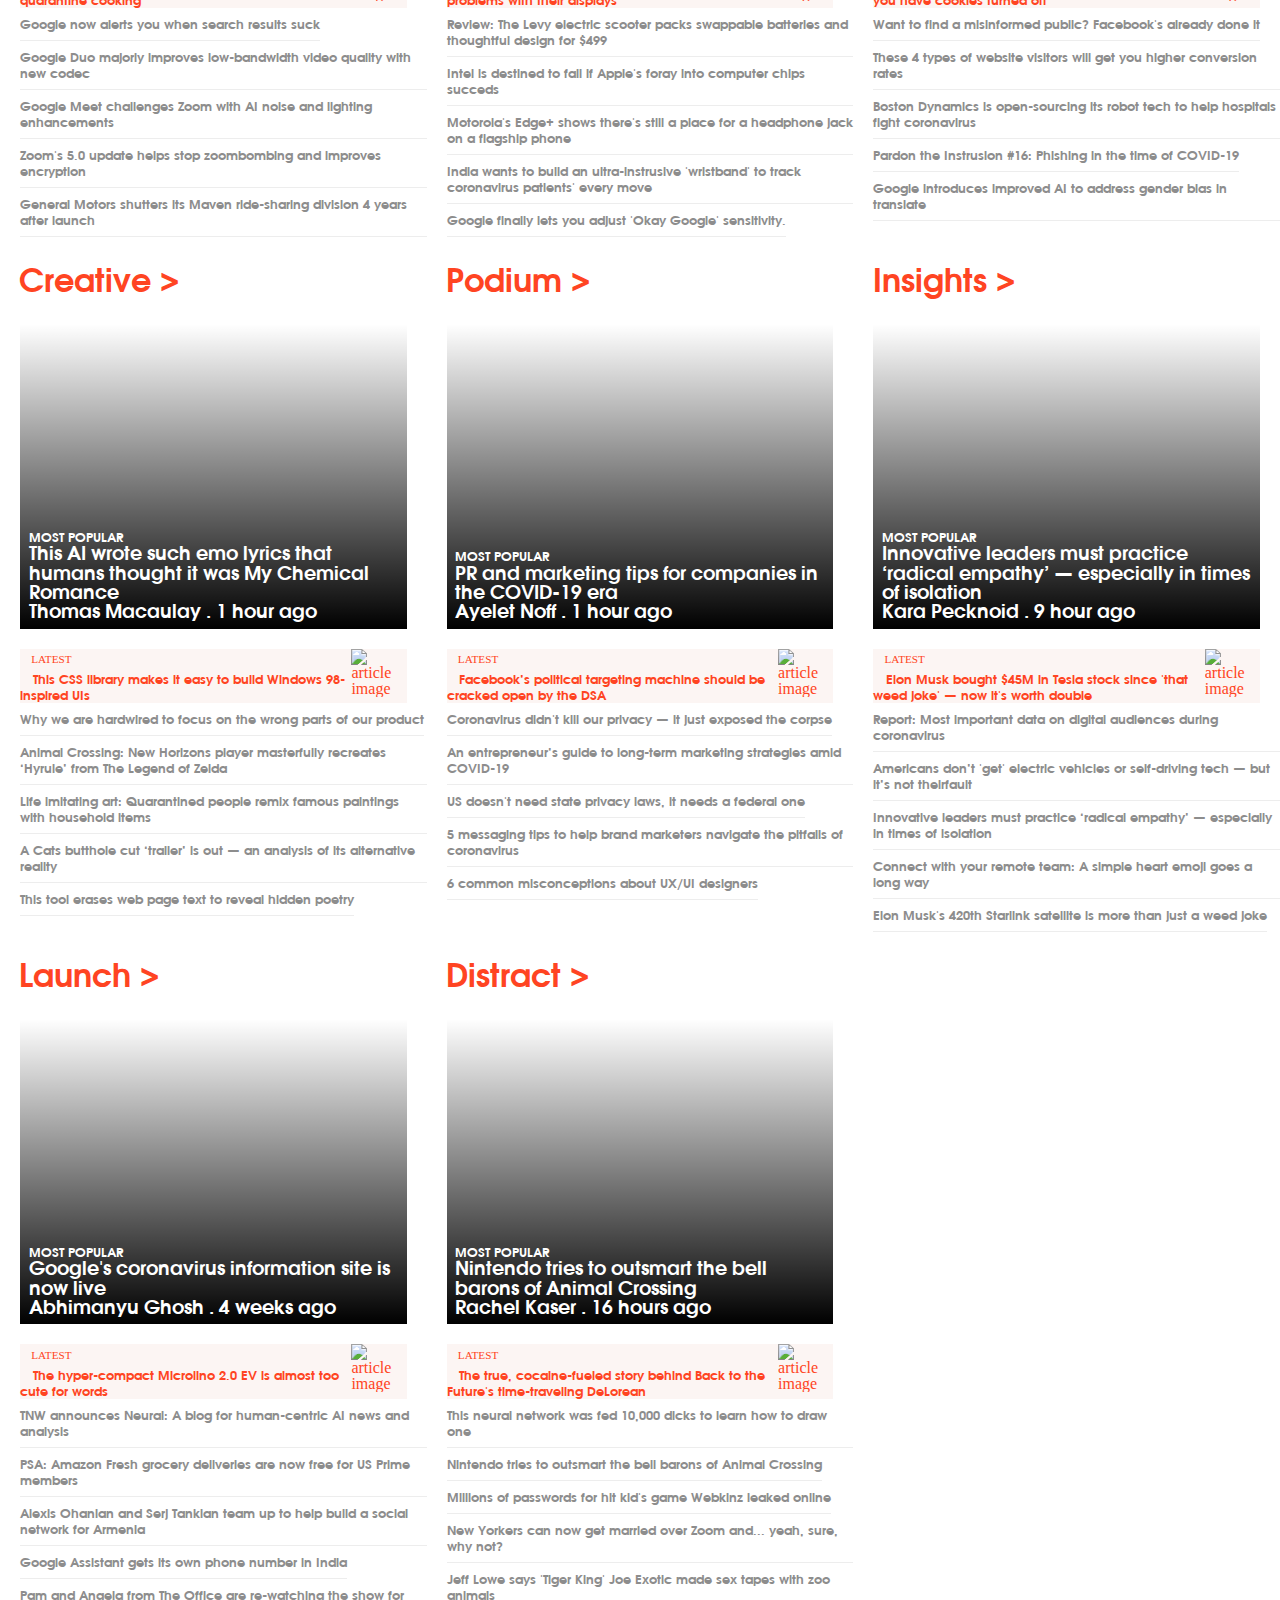
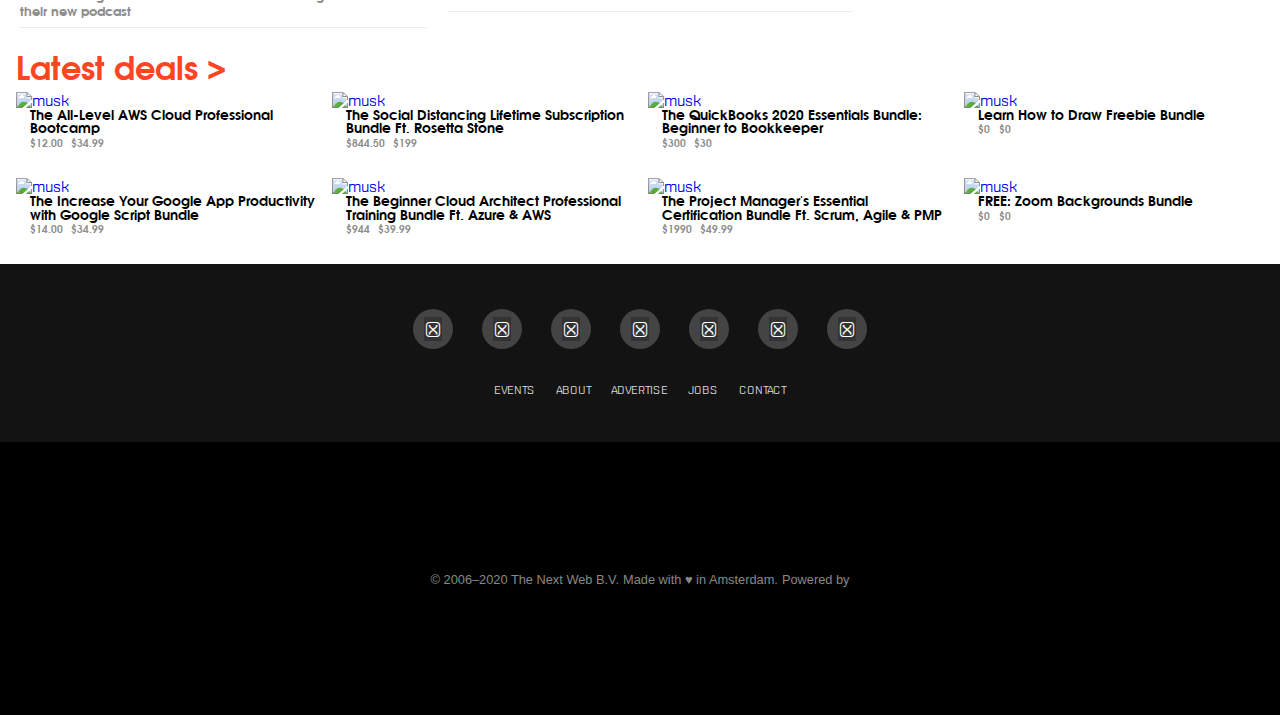
==== commit 1b44df6a: "resolve merge conflict" ====
--- a/index.html
+++ b/index.html
@@ -61,10 +61,13 @@
     </nav>
     <section class="cover">
       <div class="main-cover">
-        <p class='date'>Friday — April 24, 2020</p>
-        <p class ='tag'>DISTRACT</p>
-        <h2 class='title'>The true, cocaine-fueled story behind Back to the Future’s time-traveling DeLorean</h2>
-        <p class='details'>by <a href="#">Matthew Beedham</a> 48 minutes ago 0</p>
+        <div class="logo-bg"></div>
+        <a href="#">
+          <p class='date'>Friday — April 24, 2020</p>
+          <p class ='tag'>DISTRACT</p>
+          <h2 class='title'>The true, cocaine-fueled story behind Back to the Future’s time-traveling DeLorean</h2>
+          <p class='details'>by <a href="#">Matthew Beedham</a> 48 minutes ago 0</p>
+        </a>
       </div>
       <div class="aside-cover">
         <div class="aside-cover-1">
@@ -345,7 +348,7 @@
               <h5><a href="#">Daily Distraction: The best online tools to master quarantine cooking</a></h5>
             </div>
             <div class="article-image-image">
-              <img  src="https://cdn0.tnwcdn.com/wp-content/blogs.dir/1/files/2020/04/MessengerRooms_Desktop_Colored.jpg" ></img>  
+              <img  src="https://cdn0.tnwcdn.com/wp-content/blogs.dir/1/files/2020/04/MessengerRooms_Desktop_Colored.jpg" alt="article image" >
             </div>  
           </div>
           <ul class="article-list">
@@ -373,7 +376,7 @@
               <h5><a href="#">Some OnePlus 8 Pro users are complaining about problems with their displays</a></h5>
             </div>
             <div  class="article-image-image">
-              <img src="https://cdn0.tnwcdn.com/wp-content/blogs.dir/1/files/2020/04/OnePlus-8-Pro-screen.jpg">
+              <img src="https://cdn0.tnwcdn.com/wp-content/blogs.dir/1/files/2020/04/OnePlus-8-Pro-screen.jpg" alt="article image">
             </div>
           </div>
           <ul class="article-list">
@@ -411,7 +414,7 @@
               <h5><a href="#">How browser fingerprints identify you even when you have cookies turned off</a></h5>
             </div>
             <div class="article-image-image">
-              <img src="https://cdn0.tnwcdn.com/wp-content/blogs.dir/1/files/2020/04/1-30.jpg">
+              <img src="https://cdn0.tnwcdn.com/wp-content/blogs.dir/1/files/2020/04/1-30.jpg" alt="article image">
             </div>
             
           </div>
@@ -439,7 +442,7 @@
               <h5><a href="#">This CSS library makes it easy to build Windows 98-inspired UIs</a></h5>
             </div>
             <div class="article-image-image">
-              <img src="https://cdn0.tnwcdn.com/wp-content/blogs.dir/1/files/2020/04/Screenshot-2020-04-22-at-16.14.16.png">
+              <img src="https://cdn0.tnwcdn.com/wp-content/blogs.dir/1/files/2020/04/Screenshot-2020-04-22-at-16.14.16.png" alt="article image">
             </div>
           </div>
           <ul class="article-list">
@@ -466,7 +469,7 @@
               <h5><a href="#">Facebook’s political targeting machine should be cracked open by the DSA</a></h5>
             </div>
             <div class="article-image-image">
-              <img src="https://cdn0.tnwcdn.com/wp-content/blogs.dir/1/files/2020/04/download.jpg">
+              <img src="https://cdn0.tnwcdn.com/wp-content/blogs.dir/1/files/2020/04/download.jpg" alt="article image">
             </div>
           </div>
           <ul class="article-list">
@@ -494,7 +497,7 @@
               <h5><a href="#">Elon Musk bought $45M in Tesla stock since 'that weed joke' — now it's worth double</a></h5>
             </div>
             <div class="article-image-image">
-              <img src="https://cdn0.tnwcdn.com/wp-content/blogs.dir/1/files/2020/04/musk-hulk.png">
+              <img src="https://cdn0.tnwcdn.com/wp-content/blogs.dir/1/files/2020/04/musk-hulk.png" alt="article image">
             </div>
           </div>
           <ul class="article-list">
@@ -521,7 +524,7 @@
               <h5><a href="#">The hyper-compact Microlino 2.0 EV is almost too cute for words</a></h5>
             </div>
             <div class="article-image-image">
-              <img src="https://cdn0.tnwcdn.com/wp-content/blogs.dir/1/files/2020/03/bubble-car-isetta-bmw-microlino-microletta-ev-car-new-announced.png">
+              <img src="https://cdn0.tnwcdn.com/wp-content/blogs.dir/1/files/2020/03/bubble-car-isetta-bmw-microlino-microletta-ev-car-new-announced.png" alt="article image">
             </div>            
           </div>
           <ul class="article-list">
@@ -548,7 +551,7 @@
               <h5><a href="#">The true, cocaine-fueled story behind Back to the Future's time-traveling DeLorean</a></h5>
             </div>
             <div class="article-image-image">
-              <img src="https://cdn0.tnwcdn.com/wp-content/blogs.dir/1/files/2020/04/joel-muniz-Y6CT3a-RJ68-unsplash-1.jpg">
+              <img src="https://cdn0.tnwcdn.com/wp-content/blogs.dir/1/files/2020/04/joel-muniz-Y6CT3a-RJ68-unsplash-1.jpg" alt="article image">
             </div>            
           </div>
           <ul class="article-list">
@@ -721,12 +724,12 @@
           <div class="copy-right">
             <div class="copyright__lines">
                 <div>
-                  <!-- <a href="#"> -->
-                    <!-- <img class='logos' src=https://cdn0.tnwcdn.com/wp-content/themes/cyberdelia/assets/img/tnw.svg" alt="" > -->
-                   <!-- </a> -->
+                  <a href="#">
+                    <img src="./Assets/images/tnw.png" alt="" >
+                   </a>
                 </div>                
                 <div>
-                  © 2006–2020 The Next Web B.V.
+                  &nbsp; © 2006–2020 The Next Web B.V.
                 </div>      
             </div>
       
@@ -736,9 +739,9 @@
               in Amsterdam.
             </div>
             <div class="copyright__lines">
-              Powered by
+              Powered by &nbsp;
               <a href="#">
-                <!-- <img class='logos' src="https://cdn0.tnwcdn.com/wp-content/themes/cyberdelia/assets/img/stackpath.svg" alt=""> -->
+                <img  src="./Assets/images/stackpath.png" alt="">
               </a>
             </div>
           </div>
--- a/stylemob.css
+++ b/stylemob.css
@@ -1,4 +1,3 @@
-
 /* ========================================================
                  Typography
 ======================================================= */
@@ -38,17 +37,9 @@
   z-index: 9999;
   width: 106px;
   height: 50px;
-
-  /* background-image: url('https://cdn0.tnwcdn.com/wp-content/themes/cyberdelia/assets/img/tnw.svg'), linear-gradient(to bottom right,#c09,#f42 85%)  ; */
   background-image: linear-gradient(to bottom right, #c09, #f42 85%);
-
-  /* background-color: #f42; */
   background-repeat: no-repeat;
   background-position: center;
-
-  /* padding: 1em; */
-
-  /* margin: 0 1em; */
   background-size: 100%;
 }
 
@@ -56,17 +47,12 @@
   width: 68px;
   padding: 1em;
 }
-
-/* body {
-  font-family: sans-serif;
-  width: 100vw;
-  font-family: "Avalon", Tahoma, Geneva, Verdana, sans-serif;
-} */
 
 .top {
   position: -webkit-sticky;
   position: sticky;
   top: 0;
+  z-index: 9999;
 }
 
 .nav1 {
@@ -83,17 +69,13 @@
   display: flex;
   justify-content: space-between;
   height: 50px;
-
-  /* border: 1px solid red; */
-
-  /* position: fixed; */
-
-  /* margin: -10px; */
 }
 
 .nav-icons {
   display: flex;
+  align-items: center;
   width: 10%;
+  /* height: 100%; */
 }
 
 .nav-icons * {
@@ -103,6 +85,9 @@
 
 .search .fa-search {
   width: 100%;
+  display: flex;
+  justify-items: center;
+  align-items: center;
 }
 
 .dropdown-menu .fa-bars {
@@ -112,36 +97,27 @@
 
 .container {
   width: 100%;
+
+  /* border: 3px solid black; */
 }
 
 .cover {
   box-sizing: border-box;
   width: 100%;
-  height: 40vh;
-
-  /* margin: 1em auto; */
+  /* grid-template-rows: 50vw; */
   justify-content: center;
-
-  /* border: 1px solid red; */
 }
 
 .main-cover {
-  /* box-sizing: inherit; */
-  background-image: linear-gradient(to top, rgba(0, 0, 0, 1), transparent), url('https://cdn0.tnwcdn.com/wp-content/blogs.dir/1/files/2020/04/1-30-796x417.jpg');
+  background-image: linear-gradient(to top right, rgba(0, 0, 0, 0.1), transparent),url("https://cdn0.tnwcdn.com/wp-content/blogs.dir/1/files/2020/04/Snag_245e5223-796x474.png");
   background-repeat: no-repeat;
   background-size: 100% 100%;
-
-  /* max-height: 41vw; */
   padding: 2%;
-
-  /* min-height: 40vw; */
   display: flex;
   flex-direction: column;
   justify-content: flex-end;
   align-items: flex-start;
   margin: 1em;
-
-  /* width: 100%; */
   color: rgb(139, 139, 139);
   font-size: 0.7rem;
   font-family: "Avalon", Tahoma, Geneva, Verdana, sans-serif;
@@ -154,21 +130,17 @@
 .main-cover .title {
   font-size: 1.6em;
   font-family: "Avalon", Tahoma, Geneva, Verdana, sans-serif;
-
-  /* min-width: 300px; */
-
-  /* border: 1px solid blue; */
   padding: 0.3em 0;
   color: white;
 }
 
+.aside-cover {
+  height: 50vw;
+}
+
 .aside-cover-1 .title {
   font-size: 1.6em;
   font-family: "Avalon", Tahoma, Geneva, Verdana, sans-serif;
-
-  /* min-width: 300px; */
-
-  /* border: 1px solid blue; */
   padding: 0.3em 0;
   color: white;
 }
@@ -176,10 +148,6 @@
 .aside-cover-2 .title {
   font-size: 1.6em;
   font-family: "Avalon", Tahoma, Geneva, Verdana, sans-serif;
-
-  /* min-width: 300px; */
-
-  /* border: 1px solid blue; */
   padding: 0.3em 0;
   color: white;
 }
@@ -190,7 +158,6 @@
 }
 
 .tag {
-  /* display: none; */
   color: rgb(139, 139, 139);
 }
 
@@ -199,46 +166,32 @@
   background-repeat: no-repeat;
   background-size: 100% 100%;
   padding: 2%;
-
-  /*   min-height: 40vw; */
   display: flex;
   flex-direction: column;
   justify-content: flex-end;
   align-items: flex-start;
   margin: 1em;
-
-  /* width: 90%; */
   color: rgb(139, 139, 139);
   font-size: 0.7rem;
   font-family: "Avalon", Tahoma, Geneva, Verdana, sans-serif;
+  
 }
 
 .aside-cover-2 {
-  /* background-position: 50%; */
-
-  /* background-size: cover; */
-  background-image: linear-gradient(to top, rgba(0, 0, 0, 1), transparent), url('https://cdn0.tnwcdn.com/wp-content/blogs.dir/1/files/2020/04/1-30-796x417.jpg');
+  background-image: linear-gradient(to top right, rgba(0, 0, 0, 1), transparent), url('https://cdn0.tnwcdn.com/wp-content/blogs.dir/1/files/2018/03/robotpresident.jpg');
   background-repeat: no-repeat;
   background-size: 100% 100%;
   padding: 2%;
-
-  /* min-height: 40vw; */
   display: flex;
   flex-direction: column;
   justify-content: flex-end;
   align-items: flex-start;
   margin: 1em;
-
-  /* width: 90%; */
   color: rgb(139, 139, 139);
   font-size: 0.7rem;
   font-family: "Avalon", Tahoma, Geneva, Verdana, sans-serif;
 }
 
-/* .main {
-
-} */
-
 .news {
   padding: 1em;
 }
@@ -250,8 +203,6 @@
 .story {
   display: flex;
   padding-bottom: 0.8em;
-
-  /* border: 1px solid red; */
 }
 
 .story-link {
@@ -269,10 +220,6 @@
   flex-direction: column;
   justify-content: flex-start;
   padding-left: 1em;
-
-  /* background-color: red; */
-
-  /* border: 1px solid red; */
   font-size: 0.85rem;
   font-family: "Avalon", Tahoma, Geneva, Verdana, sans-serif;
 }
@@ -281,35 +228,21 @@
   margin-right: 2%;
   color: rgb(140, 140, 140);
   font-size: 0.75em;
-
-  /* font-weight: bolder; */
-}
-
-/* Funding */
+}
 
 .funding {
   display: flex;
   flex-direction: column;
-
-  /* margin-left: 1em; */
-
-  /* margin-right: 1em; */
   margin: 0 1em;
-
-  /* justify-content: flex-start; */
-
-  /* border: 1px solid red; */
 }
 
 .funding-title > div {
-  /* border: 1px solid green; */
   display: flex;
   flex-direction: column;
   margin-top: 1em;
 }
 
 .funding-subtitle {
-  /* border: 1px solid blue; */
   font-size: 0.85rem;
   font-family: "Avalon", Tahoma, Geneva, Verdana, sans-serif;
   margin-bottom: 0.625em;
@@ -324,8 +257,6 @@
 .funding-columns {
   display: flex;
   flex-direction: column;
-
-  /* border: 1px solid red; */
   justify-content: flex-start;
 }
 
@@ -334,27 +265,18 @@
   flex-direction: column;
   justify-content: flex-start;
   background-color: rgb(254, 251, 249);
-
-  /* border: 1px solid black; */
 }
 
 .fundings a {
   text-decoration: none;
 }
 
-.fundings-header {
-  border: 1px solid green;
-}
-
 .funding-name {
-  /* border: 1px solid blue; */
   padding: 1em;
   background-color: #f42;
   color: white;
   font-size: 1rem;
   font-family: "Avalon", Tahoma, Geneva, Verdana, sans-serif;
-
-  /* position: relative; */
   padding-left: 5.5em;
 }
 
@@ -364,12 +286,10 @@
   font-size: 1rem;
   font-family: "Avalon", Tahoma, Geneva, Verdana, sans-serif;
   padding: 1em;
-  border: px solid black;
   padding-left: 5.5em;
 }
 
 .fundings-card {
-  /* border: 2px solid red; */
   padding: 1.2em;
   display: flex;
   flex-direction: column;
@@ -384,7 +304,6 @@
 }
 
 .fundings-bit {
-  /* border: 2px solid blue; */
   background-color: rgb(254, 251, 249);
   text-decoration: none;
   font-size: 0.75em;
@@ -431,7 +350,6 @@
 }
 
 .fundings-story {
-  /* border: 3px solid black; */
   margin: 1em;
 }
 
@@ -440,14 +358,10 @@
   color: rgb(178, 178, 178);
 }
 
-/* Apps */
-
 .articles {
   display: flex;
   flex-direction: column;
   justify-content: flex-start;
-
-  /* border: 1px solid green; */
   color: #f42;
 }
 
@@ -460,8 +374,6 @@
   background-image: linear-gradient(to top, rgba(0, 0, 0, 1), transparent), url('https://cdn0.tnwcdn.com/wp-content/blogs.dir/1/files/2020/04/59797-large-796x448.jpg');
   background-repeat: no-repeat;
   background-size: 100% 100%;
-
-  /* background- */
   padding: 2%;
   min-height: 60vw;
   display: flex;
@@ -486,15 +398,7 @@
   font-family: "Avalon", Tahoma, Geneva, Verdana, sans-serif;
 }
 
-/* .article-latest{
-  /* border: 4px solid blue; */
-
-/* margin: 1.25em;
-  background-color: rgb(252, 245, 243) ;
-} */
-
 .article-latest {
-  /* border: 4px solid red; */
   margin: 0 1.25em;
   background-color: rgb(252, 245, 243);
   color: #f42;
@@ -504,22 +408,16 @@
 
 .article-latest-group {
   flex: 6;
-
-  /* border: 2px solid black; */
 }
 
 .article-image-image {
   flex: 1;
-
-  /* border: 2px solid  blue; */
 }
 
 .article-latest-group p {
   font-size: 0.7em;
   margin: 0.5em 0;
   margin-left: 1em;
-
-  /* border: 1px solid green; */
 }
 
 .article-latest-group a {
@@ -529,8 +427,6 @@
   font-family: "Avalon", Tahoma, Geneva, Verdana, sans-serif;
   font-size: 0.8em;
   margin-left: 1em;
-
-  /* border: 1px solid red; */
 }
 
 .article-image-image img {
@@ -539,7 +435,6 @@
 }
 
 .article-list {
-  /* border: 1px solid red; */
   margin-left: 1.25em;
 }
 
@@ -558,14 +453,12 @@
   font-size: 0.8em;
 }
 
-/*
-.footer-links {
-  display: flex;
-} */
-
 footer {
   display: flex;
   flex-direction: column;
+ /*  display:grid;
+  grid-template-columns:1fr;
+  grid-template-rows: repeat(2,50px); */
   background-color: #000;
   align-items: center;
   justify-content: center;
@@ -577,8 +470,8 @@
   flex-direction: column;
   justify-content: center;
   height: 50%;
-  padding: 5% 0;
-  background-color: #222;
+  padding: 3.5% 0;
+  background-color: rgb(19, 19, 19);
 }
 
 .social {
@@ -591,10 +484,13 @@
 }
 
 .social-media {
+  box-sizing: border-box;
   width: 90%;
   flex-wrap: wrap;
   display: flex;
   justify-content: space-evenly;
+  /* background-color: yellow; */
+  padding: 0 25%;
 }
 
 .social-media li {
@@ -614,11 +510,12 @@
 }
 
 .footer-links {
-  width: 90%;
+  width: 40%;
   display: flex;
   justify-content: center;
   flex-wrap: wrap;
-  margin-top: 5%;
+  margin: 0 auto;
+  margin-top: 2.5%;
 }
 
 .footer-links li {
@@ -627,17 +524,18 @@
 
 .footer-links a {
   color: #ddd;
+  font-size: 0.75em;
 }
 
 .footer__bottom {
+  /* box-sizing: border-box; */
   height: 50%;
   display: flex;
   justify-content: center;
   align-items: center;
   flex-direction: column;
-  padding: 5% 0;
+  padding: 10% 0;
   color: #ddd;
-  border: 1px solid red;
 }
 
 .copy-right {
@@ -646,7 +544,6 @@
   height: 50%;
   flex-direction: column;
   justify-content: center;
-  border: 3px solid green;
 }
 
 .copyright__lines {
@@ -654,32 +551,9 @@
   justify-items: center;
   justify-content: center;
   align-items: center;
-  border: 1px solid yellow;
-}
-
-/* .copyright-lines a { */
-
-/* content :" "; */
-
-/* background-color: yellow; */
-
-/* background:url("https://cdn0.tnwcdn.com/wp-content/themes/cyberdelia/assets/img/tnw.svg"); */
-
-/* background-repeat: no-repeat; */
-
-/* background-size: cover; */
-
-/* background-position: top right; */
-
-/* border: 10px solid powderblue; */
-
-/* } */
-.logos {
-  width: 20%;
-  height: 30%;
-
-  /* justify-content: center; */
-  border: 4px solid blue;
+  color: rgb(136, 136, 136);
+  font-family: Arial, Helvetica, sans-serif;
+  font-size: 0.8em;
 }
 
 /*  ==================================================
@@ -701,10 +575,14 @@
     display: none;
   }
 
+  .fundings:last-child {
+    display: none;
+  }
+
   .cover {
     display: grid;
     grid-template-columns: repeat(3, 1fr);
-    grid-template-rows: 40vh;
+    grid-template-rows: 50vw;
   }
 
   .main-cover {
@@ -734,7 +612,6 @@
   }
 
   .funding-columns {
-    /* border: red 1px solid; */
     display: grid;
     grid-template-columns: repeat(3, 1fr);
     grid-gap: 1em;
@@ -748,4 +625,183 @@
   .article-image {
     min-height: 30vw;
   }
-}
+
+  .footer__bottom * {
+    display: inline-block;
+    text-align: center;
+  }
+
+  .nav2 a {
+    text-decoration: none;
+    color: rgb(133, 133, 133);
+    font-size: 0.85em;
+    padding-right: 29px;
+  }
+}
+
+/*  ==================================================
+                      Desktop
+    ================================================= */
+@media (min-width: 1024px) {
+  .body {
+    overflow-x: hidden;
+  }
+
+  .desktop-link {
+    display: block;
+  }
+
+  .cover {
+    height: 37vw;
+  }
+
+  .cover h2 {
+    font-size: 28px!important;
+  }
+
+  .main-cover {
+    grid-column: span 2;
+    height: 33vw;
+    margin-top: 0.5em;
+    margin-right: 0.4em;
+    background-image:linear-gradient(to bottom right,#f42, transparent) , url("https://cdn0.tnwcdn.com/wp-content/blogs.dir/1/files/2020/04/Snag_245e5223-796x474.png"),url("https://cdn0.tnwcdn.com/wp-content/themes/cyberdelia/assets/img/tnw.svg");
+    display:flex;
+    flex-direction: column;
+    justify-content: space-between;
+  }
+
+  .logo-bg {
+    height: 60%;
+    width: 100%;
+    background-image:url("https://cdn0.tnwcdn.com/wp-content/themes/cyberdelia/assets/img/tnw.svg") ;
+    background-repeat: no-repeat;
+    background-size: 60%;
+    background-position: left 0%;
+    /* border: blue 3px solid; */
+    justify-self: flex-start;
+
+  }
+   
+  .main-cover h2 {
+    font-size: 56px !important;
+  }
+  .aside-cover {
+    height: 37vw;
+  }
+
+  .aside-cover-1 {
+    height: 16vw;
+    margin: 0.5em 0.4em 0 0.4em;
+  }
+  .aside-cover-2 {
+    height: 16vw;
+    margin-left: 0.4em;
+  }
+
+  .u-row {
+    display: grid;
+    grid-template-columns: repeat(4, 1fr);
+    grid-gap: 1em;
+  }
+
+  .nav1 {
+    display: flex;
+    flex-direction: row;
+    justify-content: space-between;
+    background-color: black;
+    height: 32px;
+  }
+
+  ul {
+    list-style: none;
+  }
+
+  .nav1 ul {
+    padding-left: 20px;
+    padding-top: 7px;
+    padding-bottom: 7px;
+  }
+
+  ul li {
+    display: inline-block;
+  }
+
+  .nav1 li {
+    padding-right: 10px;
+  }
+
+  .nav1 a {
+    text-decoration: none;
+    color: rgb(133, 133, 133);
+    font-size: 0.85em;
+  }
+
+  .search .fa-search {
+    width: 80%;
+  }
+
+  .dropdown-menu {
+    display: none;
+  }
+
+  .nav2 ul {
+    padding-left: 21px;
+  }
+
+  .nav2 a {
+    text-decoration: none;
+    color: rgb(133, 133, 133);
+    font-size: 0.85em;
+    padding-right: 29px;
+  }
+
+  .funding-title {
+    display: flex;
+    justify-content: space-between;
+  }
+
+  .funding-title div {
+    display: inline;
+  }
+
+  .funding-title a {
+    padding: 0 12px;
+    border-right: 1px solid #f42;
+  }
+
+  .funding-columns {
+    display: grid;
+    grid-template-columns: repeat(4, 1fr);
+    grid-gap: 1em;
+    margin-top: 20px;
+  }
+
+  .fundings:last-child {
+    display: flex;
+  }
+
+  .fundings-bit span {
+    font-size: 0.9rem;
+  }
+
+  .articles {
+    display: grid;
+    grid-template-columns: repeat(3, 1fr);
+  }
+
+  .article-image {
+    min-height: 22.5vw;
+  }
+
+  .nav2 {
+    position: -webkit-sticky;
+    position: sticky;
+    top: 0;
+    z-index: 9999;
+  }
+
+  .footer__bottom * {
+    display: inline-block;
+    text-align: center;
+  }
+}
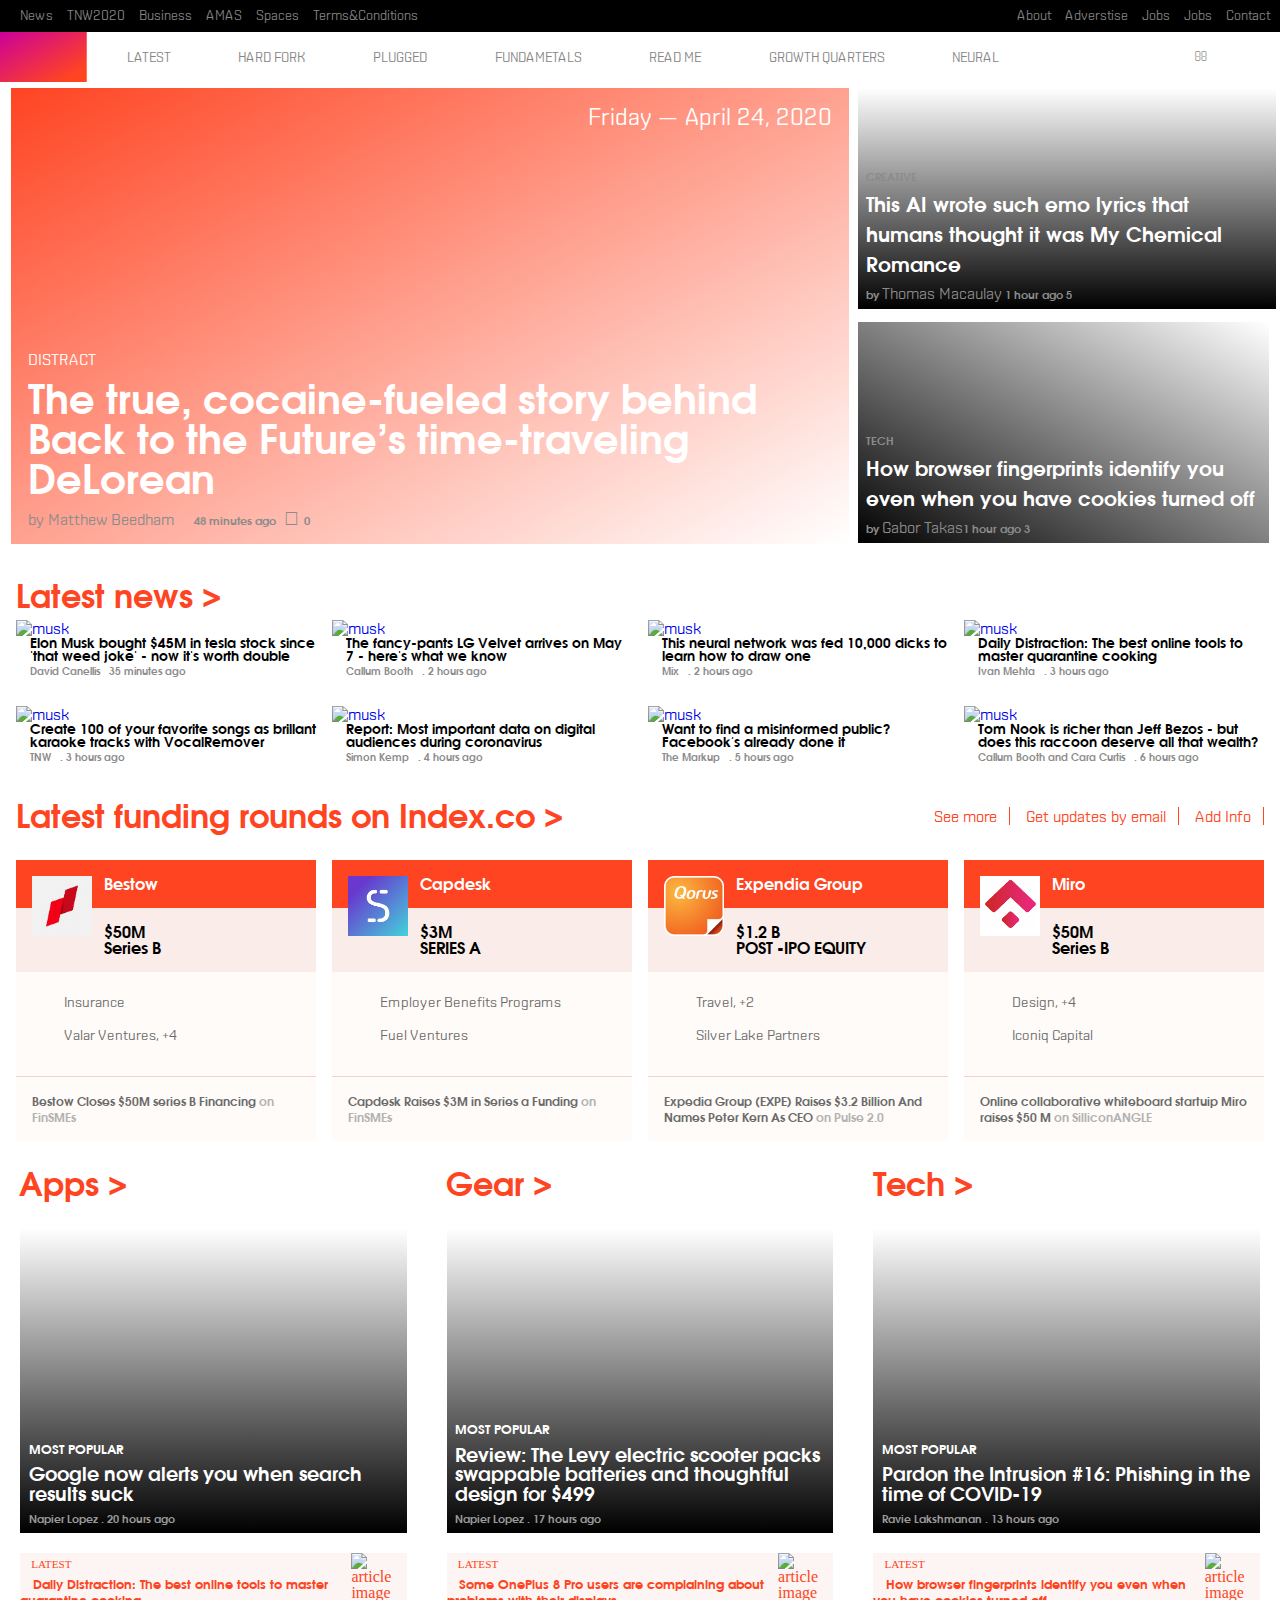
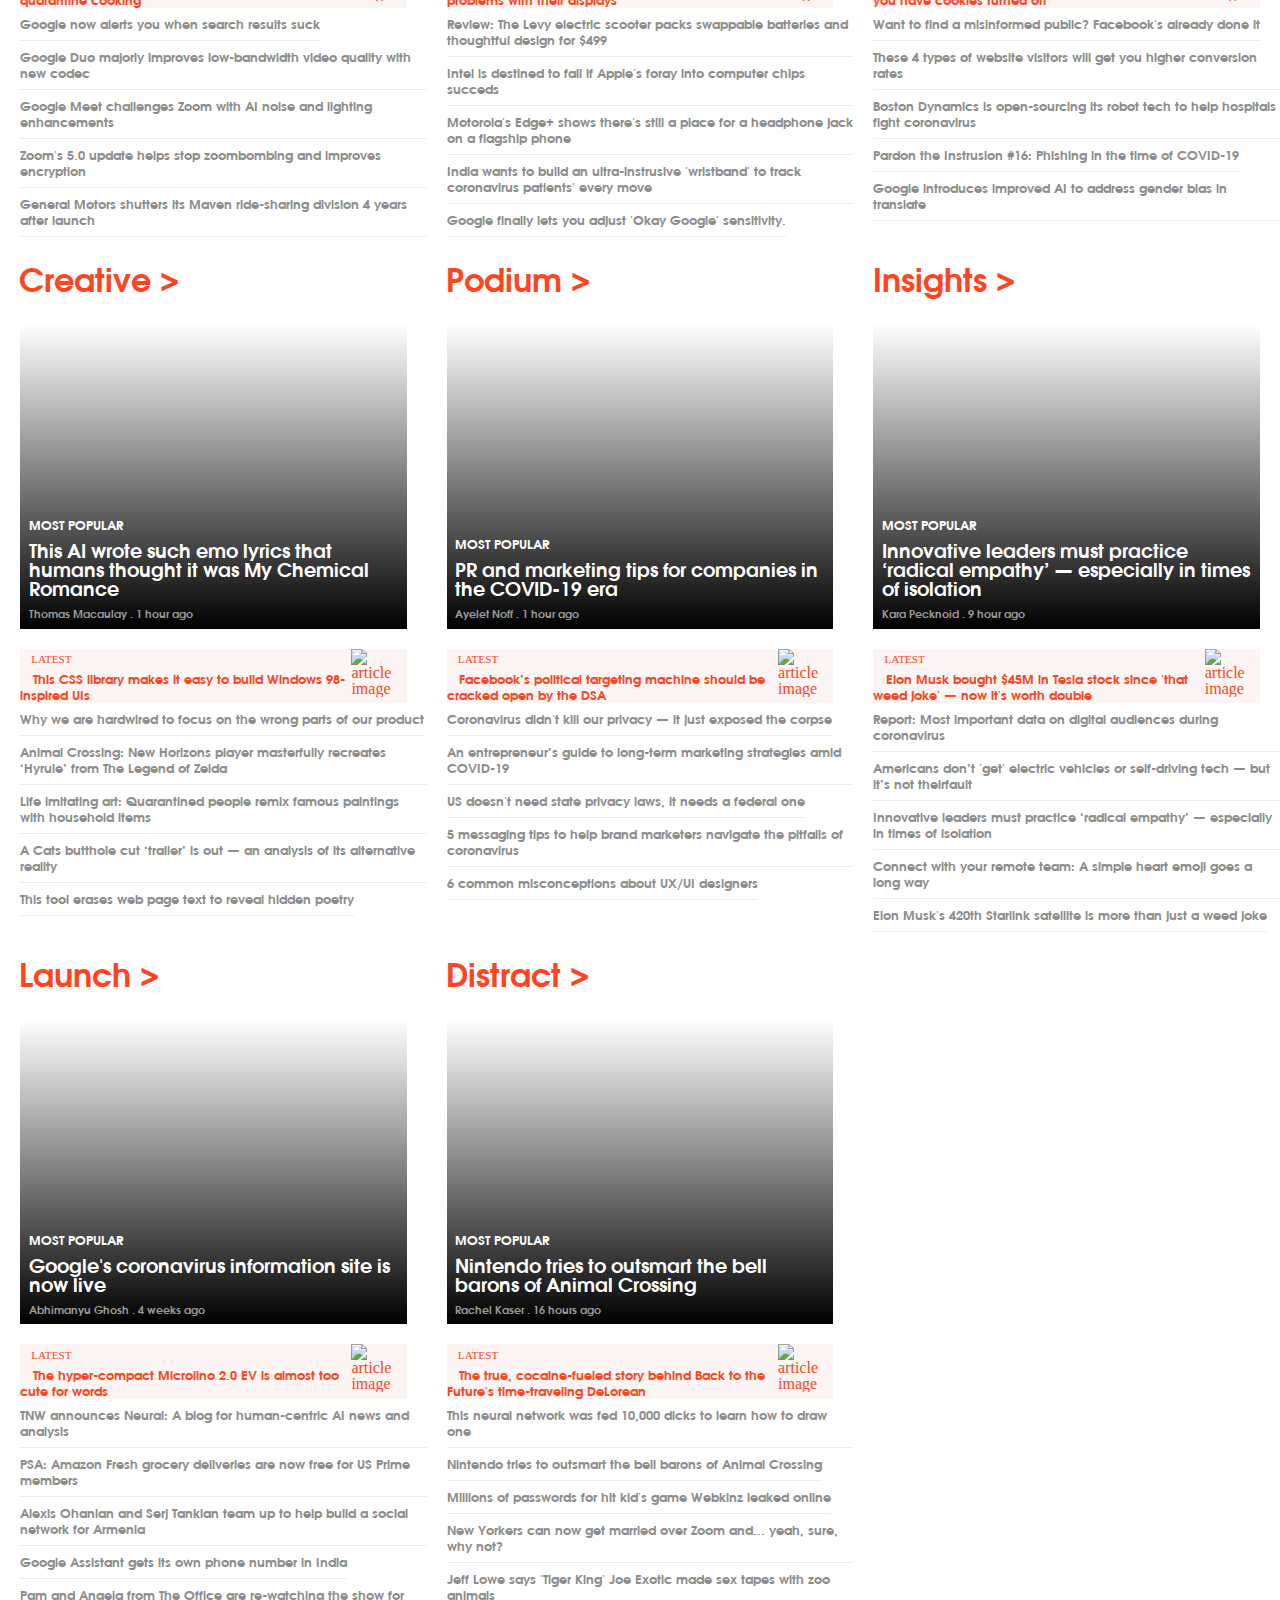
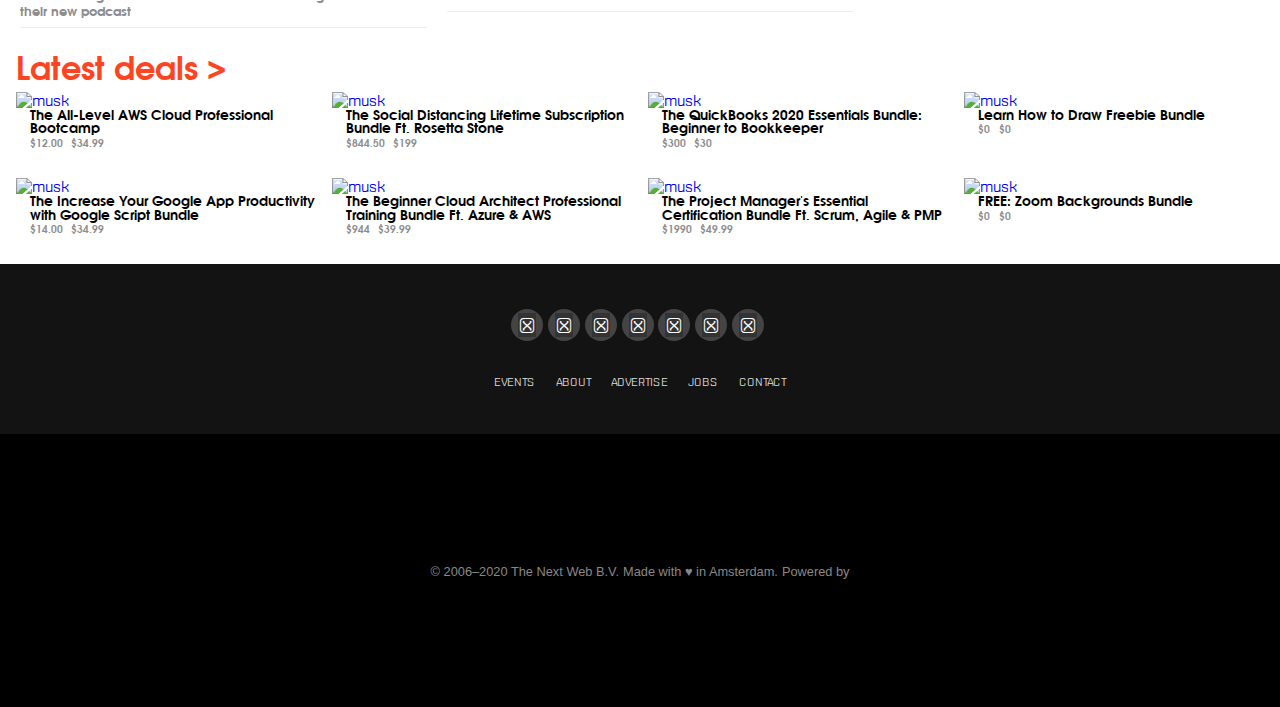
==== commit 1fe158d6: "make side cover clickable" ====
--- a/index.html
+++ b/index.html
@@ -59,29 +59,33 @@
        </div>
       </div>
     </nav>
-    <section class="cover">
-      <div class="main-cover">
-        <div class="logo-bg"></div>
-        <a href="#">
-          <p class='date'>Friday — April 24, 2020</p>
-          <p class ='tag'>DISTRACT</p>
-          <h2 class='title'>The true, cocaine-fueled story behind Back to the Future’s time-traveling DeLorean</h2>
-          <p class='details'>by <a href="#">Matthew Beedham</a> 48 minutes ago 0</p>
-        </a>
-      </div>
-      <div class="aside-cover">
-        <div class="aside-cover-1">
-          <p class="tag">CREATIVE</p>
-          <h2 class="title" >This AI wrote such emo lyrics that humans thought it was My Chemical Romance</h2>
-          <p class="details"> by <a href="#">Thomas Macaulay</a> 1 hour ago 5 </p>
-        </div>
-        <div class="aside-cover-2">
-          <p class="tag">TECH</p>
-          <h2 class="title">How browser fingerprints identify you even when you have cookies turned off</h2>
-          <p class="details">by <a href="#">Gabor Takas</a>1 hour ago 3</p>
-        </div>
-      </div>
-    </section>
+      <section class="cover">
+  
+        <div class="main-cover">
+          
+          <a href="#" class="logo-bg"><p class='date'>Friday — April 24, 2020</p></a>
+          <a href="#">
+            
+            <p class ='tag'>DISTRACT</p>
+            <h2 class='title'>The true, cocaine-fueled story behind Back to the Future’s time-traveling DeLorean</h2>
+            <p class='details'>by <a href="#">Matthew Beedham &nbsp;</a> <i class="far fa-clock"></i>&nbsp; 48 minutes ago  &nbsp;<i class="fas fa-share-alt"></i>&nbsp;0</p>
+          </a>
+        </div>
+  
+        <div class="aside-cover">
+          <div class="aside-cover-1">
+            <p class="tag">CREATIVE</p>
+            <h2 class="title" >This AI wrote such emo lyrics that humans thought it was My Chemical Romance</h2>
+            <p class="details"> by <a href="#">Thomas Macaulay</a> 1 hour ago 5 </p>
+          </div>
+          <div class="aside-cover-2">
+            <p class="tag">TECH</p>
+            <h2 class="title">How browser fingerprints identify you even when you have cookies turned off</h2>
+            <p class="details">by <a href="#">Gabor Takas</a>1 hour ago 3</p>
+          </div>
+        </div>
+      </section>
+
     <main class="main">
       <section class="news">
         <h2>Latest news ></h2>
@@ -335,7 +339,7 @@
       <section class="articles">
         <div class="article">
           <h2>Apps ></h2>         
-          <div class="article-image">
+          <div class="article-image article-image1">
             <div class="article-title">
               <p> MOST POPULAR</p>
               <h4> <a href="#"> Google now alerts you when search results suck</a></h4>
@@ -362,7 +366,7 @@
 
         <div class="article">
           <h2>Gear ></h2>
-          <div class="article-image">
+          <div class="article-image article-image2">
             <div class="article-title">
               <p> MOST POPULAR</p>
               <h4> <a href="#">Review: The Levy electric scooter packs swappable batteries and thoughtful design for
@@ -401,7 +405,7 @@
 
         <div class="article">
           <h2>Tech ></h2>
-          <div class="article-image">
+          <div class="article-image article-image3">
             <div class="article-title">
               <p> MOST POPULAR</p>
               <h4> <a href="#">Pardon the Intrusion #16: Phishing in the time of COVID-19</a></h4>
@@ -429,7 +433,7 @@
 
         <div class="article">
           <h2>Creative ></h2>
-          <div class="article-image">
+          <div class="article-image article-image4">
             <div class="article-title">
               <p> MOST POPULAR</p>
               <h4> <a href="#">This AI wrote such emo lyrics that humans thought it was My Chemical Romance</a></h4>
@@ -456,7 +460,7 @@
 
         <div class="article">
           <h2>Podium ></h2>
-          <div class="article-image">
+          <div class="article-image article-image5">
             <div class="article-title">
               <p> MOST POPULAR</p>
               <h4> <a href="#">PR and marketing tips for companies in the COVID-19 era</a></h4>
@@ -483,7 +487,7 @@
 
         <div class="article">
           <h2>Insights ></h2>
-          <div class="article-image">
+          <div class="article-image article-image6">
             <div class="article-title">
               <p> MOST POPULAR</p>
               <h4> <a href="#">Innovative leaders must practice ‘radical empathy’ — especially in times of isolation</a>
@@ -511,7 +515,7 @@
 
         <div class="article">
           <h2>Launch ></h2>
-          <div class="article-image">
+          <div class="article-image article-image7">
             <div class="article-title">
               <p> MOST POPULAR</p>
               <h4> <a href="#">Google's coronavirus information site is now live</a></h4>
@@ -538,11 +542,11 @@
 
         <div class="article">
           <h2>Distract ></h2>
-          <div class="article-image">
+          <div class="article-image article-image8">
             <div class="article-title">
               <p> MOST POPULAR</p>
               <h4> <a href="#">Nintendo tries to outsmart the bell barons of Animal Crossing</a></h4>
-              <p><a href="#">Rachel Kaser . 16 hours ago</a> </p>
+              <p> <a href="#">Rachel Kaser . 16 hours ago</a> </p>
             </div>
           </div>
           <div class="article-latest">
--- a/stylemob.css
+++ b/stylemob.css
@@ -75,7 +75,6 @@
   display: flex;
   align-items: center;
   width: 10%;
-  /* height: 100%; */
 }
 
 .nav-icons * {
@@ -97,19 +96,28 @@
 
 .container {
   width: 100%;
-
-  /* border: 3px solid black; */
 }
 
 .cover {
+  display: grid;
+  grid-template-columns: 1fr;
   box-sizing: border-box;
   width: 100%;
-  /* grid-template-rows: 50vw; */
-  justify-content: center;
-}
+  grid-auto-rows: 40vw 80vw;
+}
+
+.main-cover a p {
+  color: white;
+}
+
+.fa-clock,
+ .fa-share-alt {
+  font-size: 16px;
+}
+
 
 .main-cover {
-  background-image: linear-gradient(to top right, rgba(0, 0, 0, 0.1), transparent),url("https://cdn0.tnwcdn.com/wp-content/blogs.dir/1/files/2020/04/Snag_245e5223-796x474.png");
+  background-image: linear-gradient(to top right, rgba(0, 0, 0, 0.1), transparent), url("https://cdn0.tnwcdn.com/wp-content/blogs.dir/1/files/2020/04/Snag_245e5223-796x474.png");
   background-repeat: no-repeat;
   background-size: 100% 100%;
   padding: 2%;
@@ -135,7 +143,10 @@
 }
 
 .aside-cover {
-  height: 50vw;
+  /* height: 50vw; */
+  display: grid;
+  grid-template-columns: 1fr;
+  grid-row: auto, auto;
 }
 
 .aside-cover-1 .title {
@@ -174,7 +185,6 @@
   color: rgb(139, 139, 139);
   font-size: 0.7rem;
   font-family: "Avalon", Tahoma, Geneva, Verdana, sans-serif;
-  
 }
 
 .aside-cover-2 {
@@ -371,7 +381,6 @@
 
 .article-image {
   box-sizing: inherit;
-  background-image: linear-gradient(to top, rgba(0, 0, 0, 1), transparent), url('https://cdn0.tnwcdn.com/wp-content/blogs.dir/1/files/2020/04/59797-large-796x448.jpg');
   background-repeat: no-repeat;
   background-size: 100% 100%;
   padding: 2%;
@@ -383,6 +392,38 @@
   margin: 1.25em;
 }
 
+.article-image1 {
+  background-image: linear-gradient(to top, rgba(0, 0, 0, 1), transparent), url('./Assets/images/img1.png');
+}
+
+.article-image2 {
+  background-image: linear-gradient(to top, rgba(0, 0, 0, 1), transparent), url('./Assets/images/img2.png');
+}
+
+.article-image3 {
+  background-image: linear-gradient(to top, rgba(0, 0, 0, 1), transparent), url('./Assets/images/im3.png');
+}
+
+.article-image4 {
+  background-image: linear-gradient(to top, rgba(0, 0, 0, 1), transparent), url('./Assets/images/im4.png');
+}
+
+.article-image5 {
+  background-image: linear-gradient(to top, rgba(0, 0, 0, 1), transparent), url('./Assets/images/img5.png');
+}
+
+.article-image6 {
+  background-image: linear-gradient(to top, rgba(0, 0, 0, 1), transparent), url('./Assets/images/img6.png');
+}
+
+.article-image7 {
+  background-image: linear-gradient(to top, rgba(0, 0, 0, 1), transparent), url('./Assets/images/img7.png');
+}
+
+.article-image8 {
+  background-image: linear-gradient(to top, rgba(0, 0, 0, 1), transparent), url('./Assets/images/img8.png');
+}
+
 .article-title {
   color: white;
   font-size: 0.8em;
@@ -390,10 +431,22 @@
   font-family: "Avalon", Tahoma, Geneva, Verdana, sans-serif;
 }
 
+.article-title h4 {
+  margin: 0.7em 0;
+}
+
 .article-title a {
   color: white;
   text-decoration: none;
   font-size: 1.5em;
+  font-weight: bold;
+  font-family: "Avalon", Tahoma, Geneva, Verdana, sans-serif;
+}
+
+.article-title p a {
+  color: rgb(154, 154, 154);
+  text-decoration: none;
+  font-size: 0.85em;
   font-weight: bold;
   font-family: "Avalon", Tahoma, Geneva, Verdana, sans-serif;
 }
@@ -456,9 +509,6 @@
 footer {
   display: flex;
   flex-direction: column;
- /*  display:grid;
-  grid-template-columns:1fr;
-  grid-template-rows: repeat(2,50px); */
   background-color: #000;
   align-items: center;
   justify-content: center;
@@ -485,23 +535,23 @@
 
 .social-media {
   box-sizing: border-box;
-  width: 90%;
+  max-width: 100%;
   flex-wrap: wrap;
   display: flex;
-  justify-content: space-evenly;
-  /* background-color: yellow; */
+  justify-content: center;
   padding: 0 25%;
 }
 
 .social-media li {
   box-sizing: border-box;
-  min-width: 40px;
-  min-height: 40px;
+  min-width: 32px;
+  min-height: 32px;
   background-color: #444;
   border-radius: 50%;
   display: flex;
   justify-content: center;
   align-items: center;
+  margin-right: 0.3em;
 }
 
 .icon {
@@ -656,7 +706,7 @@
   }
 
   .cover h2 {
-    font-size: 28px!important;
+    font-size: 20px !important;
   }
 
   .main-cover {
@@ -664,8 +714,8 @@
     height: 33vw;
     margin-top: 0.5em;
     margin-right: 0.4em;
-    background-image:linear-gradient(to bottom right,#f42, transparent) , url("https://cdn0.tnwcdn.com/wp-content/blogs.dir/1/files/2020/04/Snag_245e5223-796x474.png"),url("https://cdn0.tnwcdn.com/wp-content/themes/cyberdelia/assets/img/tnw.svg");
-    display:flex;
+    background-image: linear-gradient(to bottom right, #f42, transparent), url("https://cdn0.tnwcdn.com/wp-content/blogs.dir/1/files/2020/04/Snag_245e5223-796x474.png"), url("https://cdn0.tnwcdn.com/wp-content/themes/cyberdelia/assets/img/tnw.svg");
+    display: flex;
     flex-direction: column;
     justify-content: space-between;
   }
@@ -673,26 +723,37 @@
   .logo-bg {
     height: 60%;
     width: 100%;
-    background-image:url("https://cdn0.tnwcdn.com/wp-content/themes/cyberdelia/assets/img/tnw.svg") ;
+    background-image: url("https://cdn0.tnwcdn.com/wp-content/themes/cyberdelia/assets/img/tnw.svg");
     background-repeat: no-repeat;
     background-size: 60%;
     background-position: left 0%;
-    /* border: blue 3px solid; */
     justify-self: flex-start;
-
-  }
-   
+  }
+
+  .logo-bg .date {
+    color: white;
+    font-size: 1.5em;
+    z-index: 9999;
+    display: flex;
+    justify-content: flex-end;
+  }
+
   .main-cover h2 {
-    font-size: 56px !important;
-  }
+    font-size: 40px !important;
+    line-height: 40px;
+    font-weight: bold;
+  }
+
   .aside-cover {
     height: 37vw;
+    cursor: pointer;
   }
 
   .aside-cover-1 {
     height: 16vw;
     margin: 0.5em 0.4em 0 0.4em;
   }
+
   .aside-cover-2 {
     height: 16vw;
     margin-left: 0.4em;
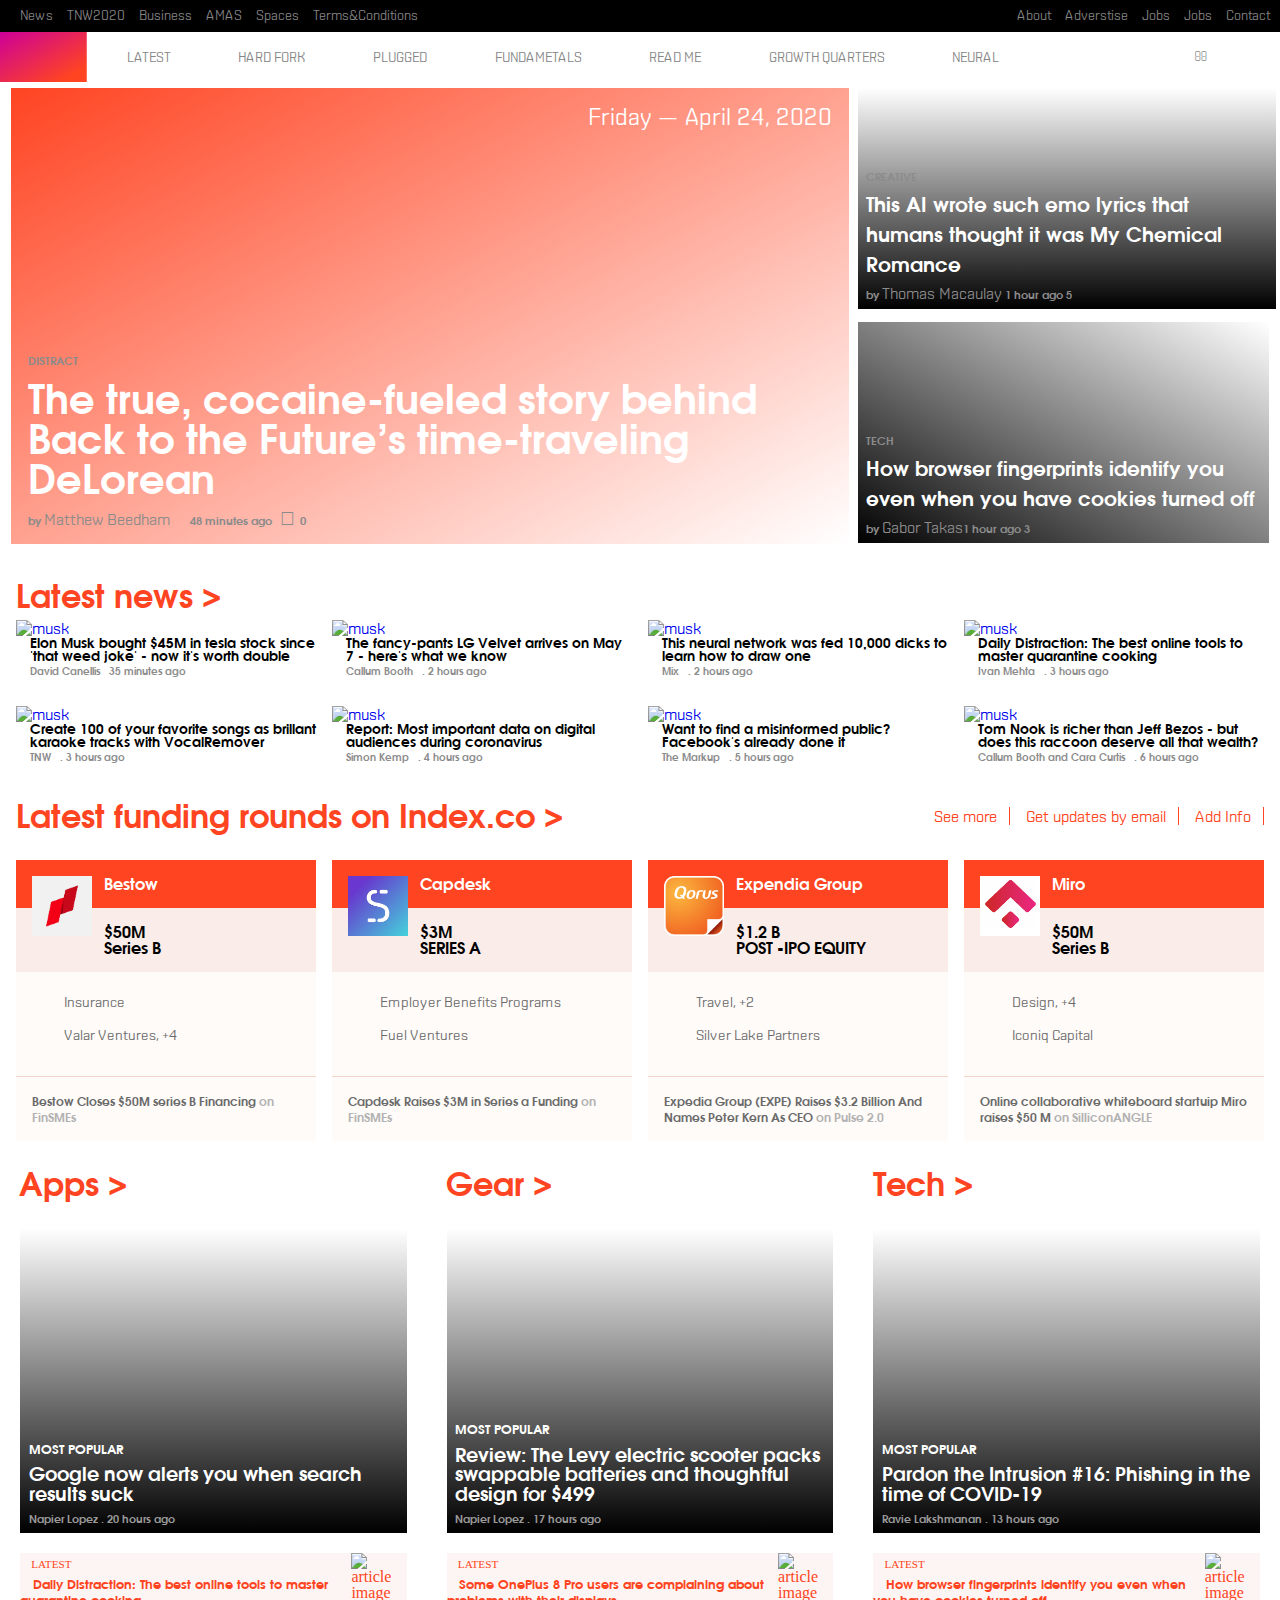
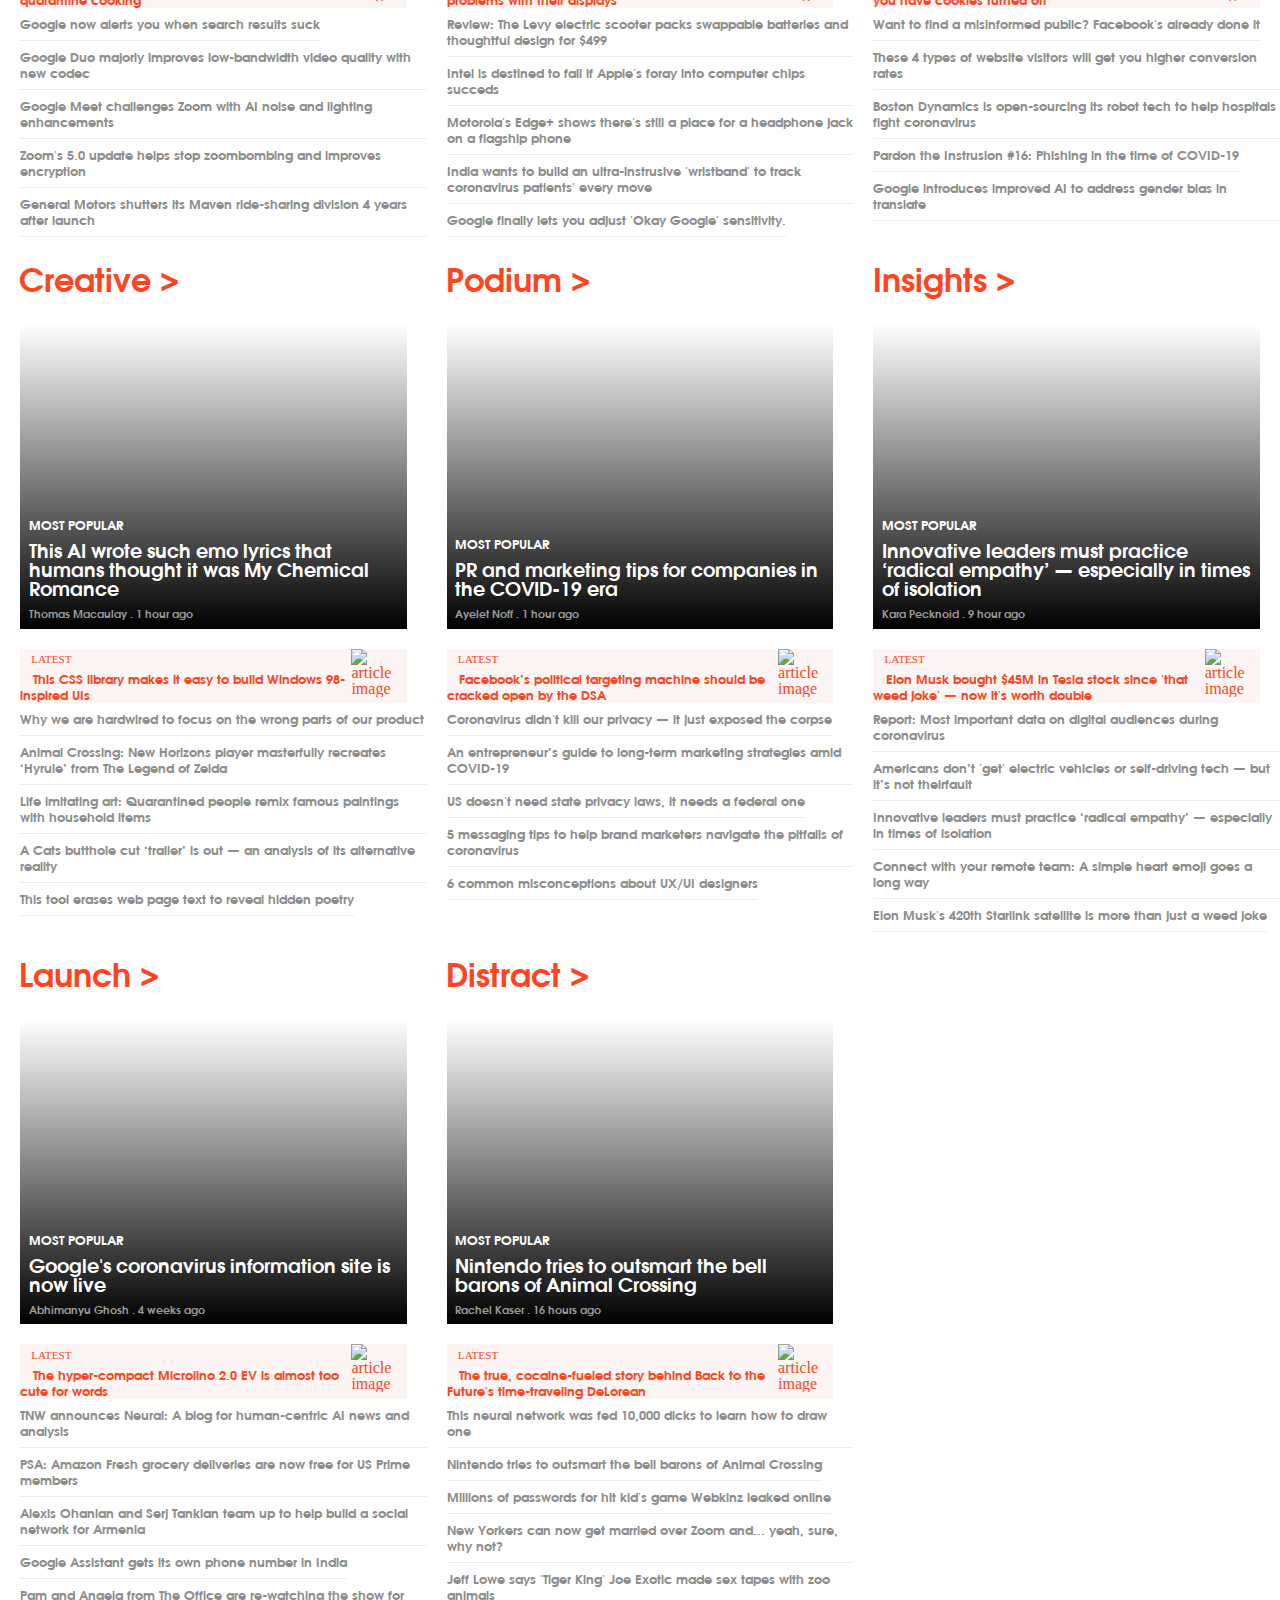
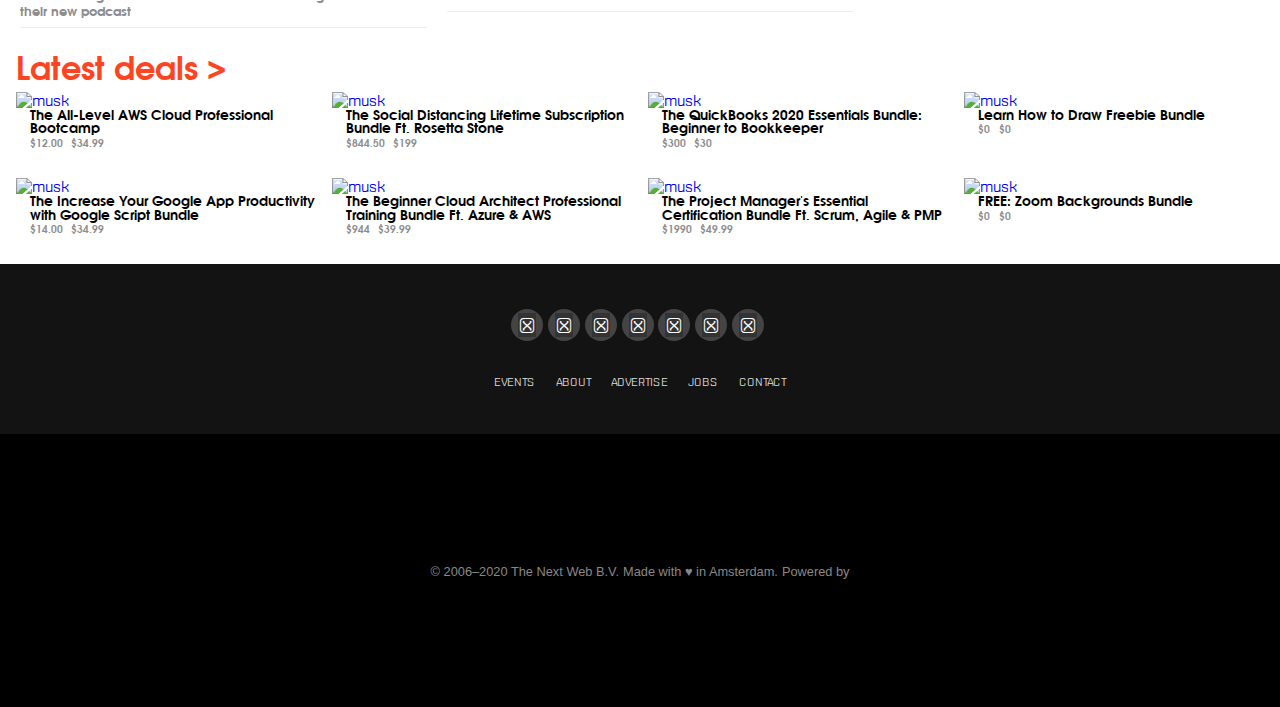
==== commit e654f0c7: "add document title and tab icon" ====
--- a/index.html
+++ b/index.html
@@ -4,13 +4,14 @@
 <head>
   <meta charset="UTF-8">
   <meta name="viewport" content="width=device-width, initial-scale=1.0">
-  <!-- <link rel="stylesheet" href="Assets/style.css"> -->
+  <!-- <link rel="icon" href="https://seeklogo.com/images/T/tnw-logo-EA16474191-seeklogo.com.jpg" type="image/jpg"> -->
+  <link rel="icon" type="image/png" href="https://cdn0.tnwcdn.com/wp-content/themes/cyberdelia/assets/icons/favicon-32x32.png?v=1588247966" sizes="32x32">
   <link rel="stylesheet" href="https://cdnjs.cloudflare.com/ajax/libs/font-awesome/4.7.0/css/font-awesome.min.css">
     <link rel="stylesheet" href="stylemob.css">
     <link rel="stylesheet" href="./Assets/all.min.css">
     <link rel="stylesheet" href="Assets/meyer_css_reset.css">
   
-  <title>Document</title>
+  <title>TNW</title>
 </head>
 
 <body>
@@ -64,12 +65,11 @@
         <div class="main-cover">
           
           <a href="#" class="logo-bg"><p class='date'>Friday — April 24, 2020</p></a>
-          <a href="#">
             
             <p class ='tag'>DISTRACT</p>
             <h2 class='title'>The true, cocaine-fueled story behind Back to the Future’s time-traveling DeLorean</h2>
-            <p class='details'>by <a href="#">Matthew Beedham &nbsp;</a> <i class="far fa-clock"></i>&nbsp; 48 minutes ago  &nbsp;<i class="fas fa-share-alt"></i>&nbsp;0</p>
-          </a>
+            <p class='details'> by <a href="#">Matthew Beedham &nbsp;</a> <i class="far fa-clock"></i>&nbsp; 48 minutes ago  &nbsp;<i class="fas fa-share-alt"></i>&nbsp;0</p>
+
         </div>
   
         <div class="aside-cover">
--- a/stylemob.css
+++ b/stylemob.css
@@ -106,15 +106,20 @@
   grid-auto-rows: 40vw 80vw;
 }
 
+.article-latest-group p {
+  font-size: 0.7em;
+  margin: 0.5em 0;
+  margin-left: 1em;
+}
+
 .main-cover a p {
   color: white;
 }
 
 .fa-clock,
- .fa-share-alt {
+.fa-share-alt {
   font-size: 16px;
 }
-
 
 .main-cover {
   background-image: linear-gradient(to top right, rgba(0, 0, 0, 0.1), transparent), url("https://cdn0.tnwcdn.com/wp-content/blogs.dir/1/files/2020/04/Snag_245e5223-796x474.png");
@@ -443,6 +448,27 @@
   font-family: "Avalon", Tahoma, Geneva, Verdana, sans-serif;
 }
 
+.article-latest-group a {
+  color: #f42;
+  text-decoration: none;
+  font-weight: bold;
+  font-family: "Avalon", Tahoma, Geneva, Verdana, sans-serif;
+  font-size: 0.8em;
+  margin-left: 1em;
+}
+
+.article-list a {
+  text-decoration: none;
+  color: rgb(141, 141, 141);
+  font-family: "Avalon", Tahoma, Geneva, Verdana, sans-serif;
+  font-size: 0.8em;
+}
+
+.footer-links a {
+  color: #ddd;
+  font-size: 0.75em;
+}
+
 .article-title p a {
   color: rgb(154, 154, 154);
   text-decoration: none;
@@ -467,21 +493,6 @@
   flex: 1;
 }
 
-.article-latest-group p {
-  font-size: 0.7em;
-  margin: 0.5em 0;
-  margin-left: 1em;
-}
-
-.article-latest-group a {
-  color: #f42;
-  text-decoration: none;
-  font-weight: bold;
-  font-family: "Avalon", Tahoma, Geneva, Verdana, sans-serif;
-  font-size: 0.8em;
-  margin-left: 1em;
-}
-
 .article-image-image img {
   width: 100%;
   height: 100%;
@@ -497,13 +508,6 @@
   padding-bottom: 0.5em;
   border-bottom: 1px solid rgb(237, 237, 237);
   list-style: inside;
-}
-
-.article-list a {
-  text-decoration: none;
-  color: rgb(141, 141, 141);
-  font-family: "Avalon", Tahoma, Geneva, Verdana, sans-serif;
-  font-size: 0.8em;
 }
 
 footer {
@@ -570,11 +574,6 @@
 
 .footer-links li {
   padding: 0 2%;
-}
-
-.footer-links a {
-  color: #ddd;
-  font-size: 0.75em;
 }
 
 .footer__bottom {
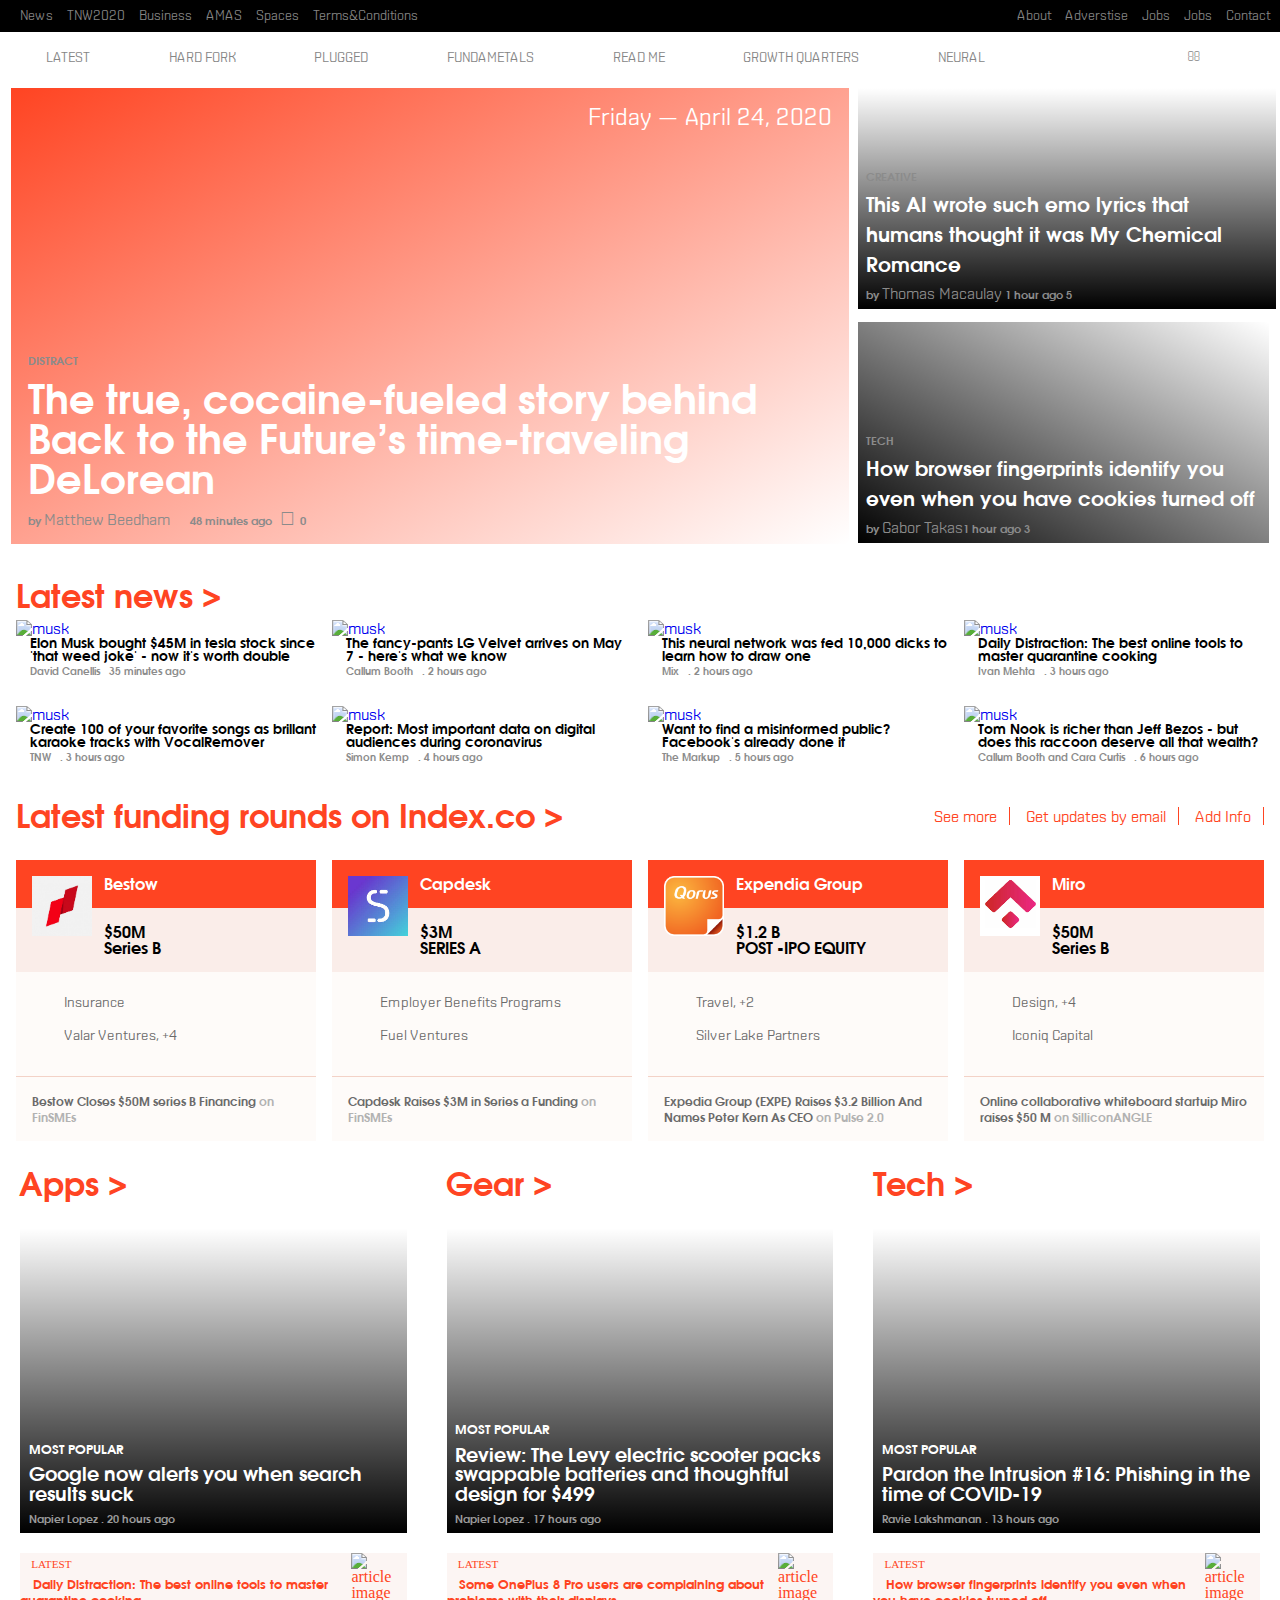
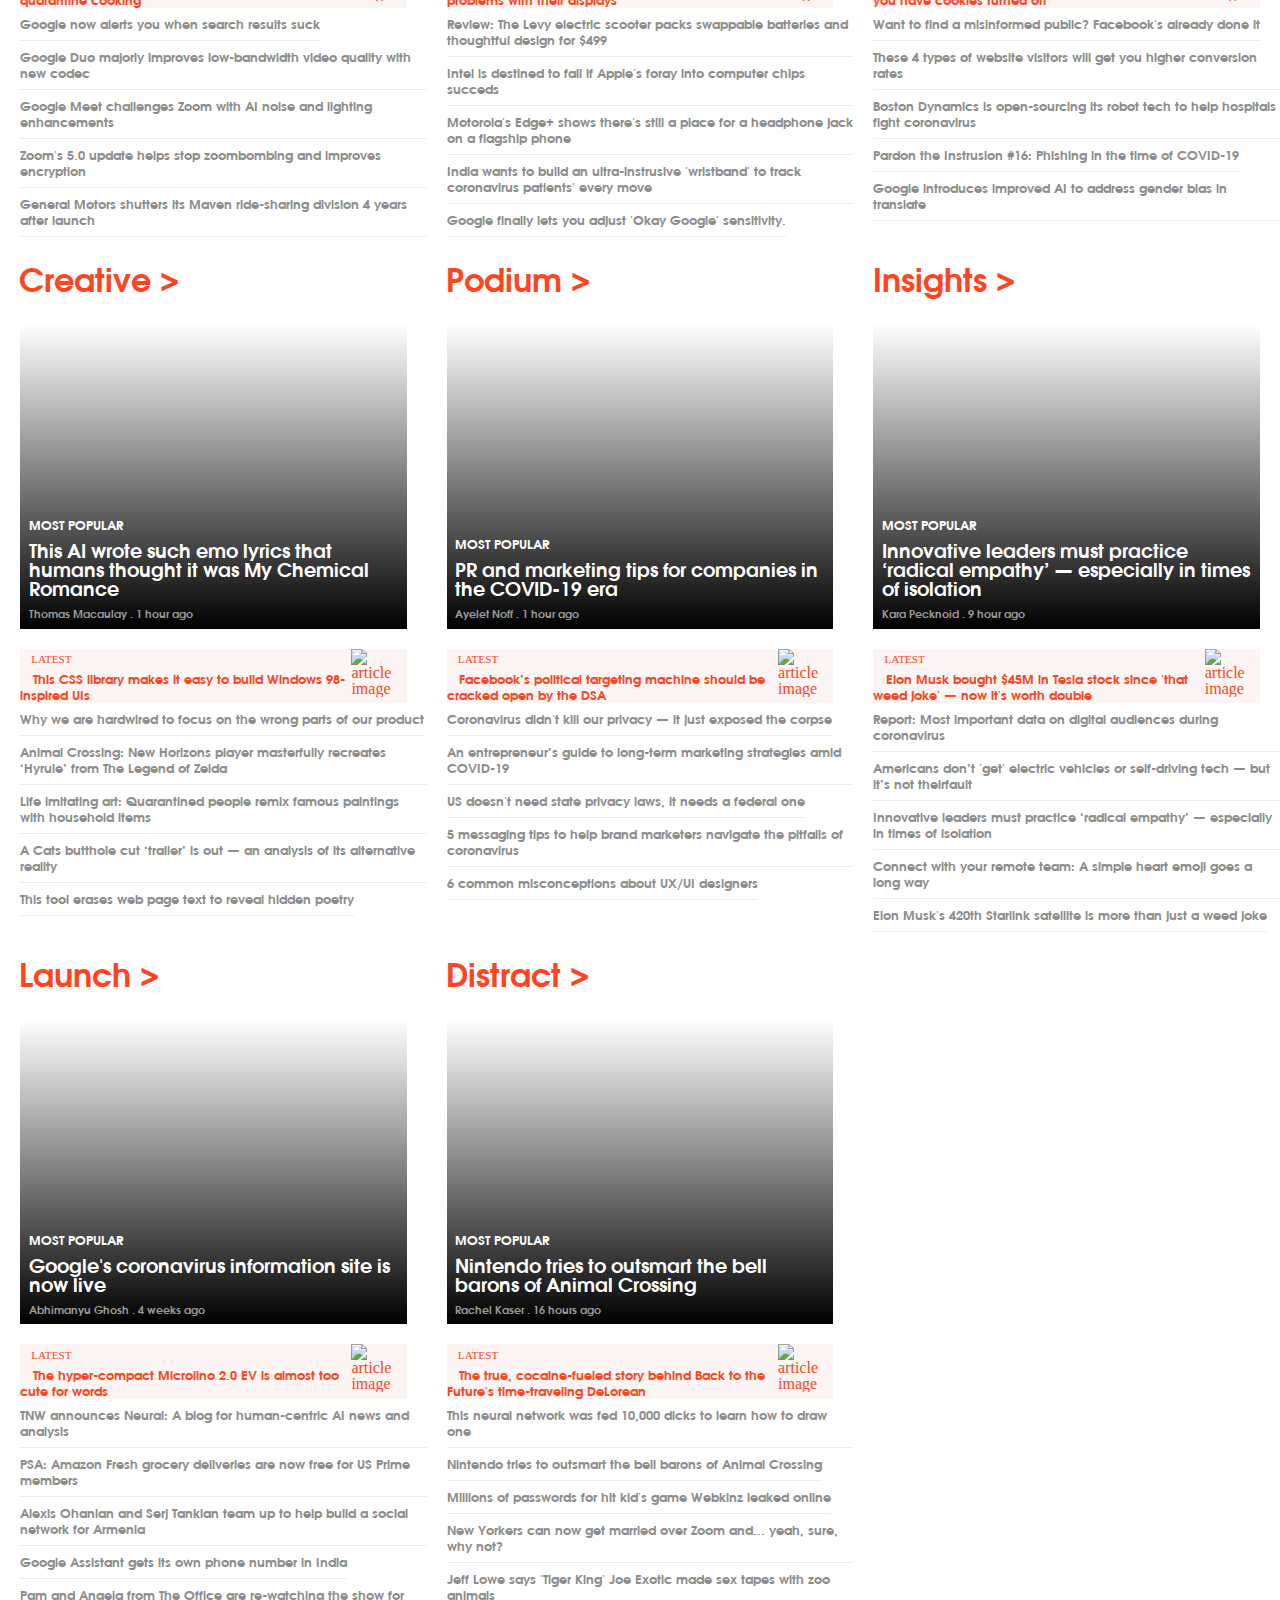
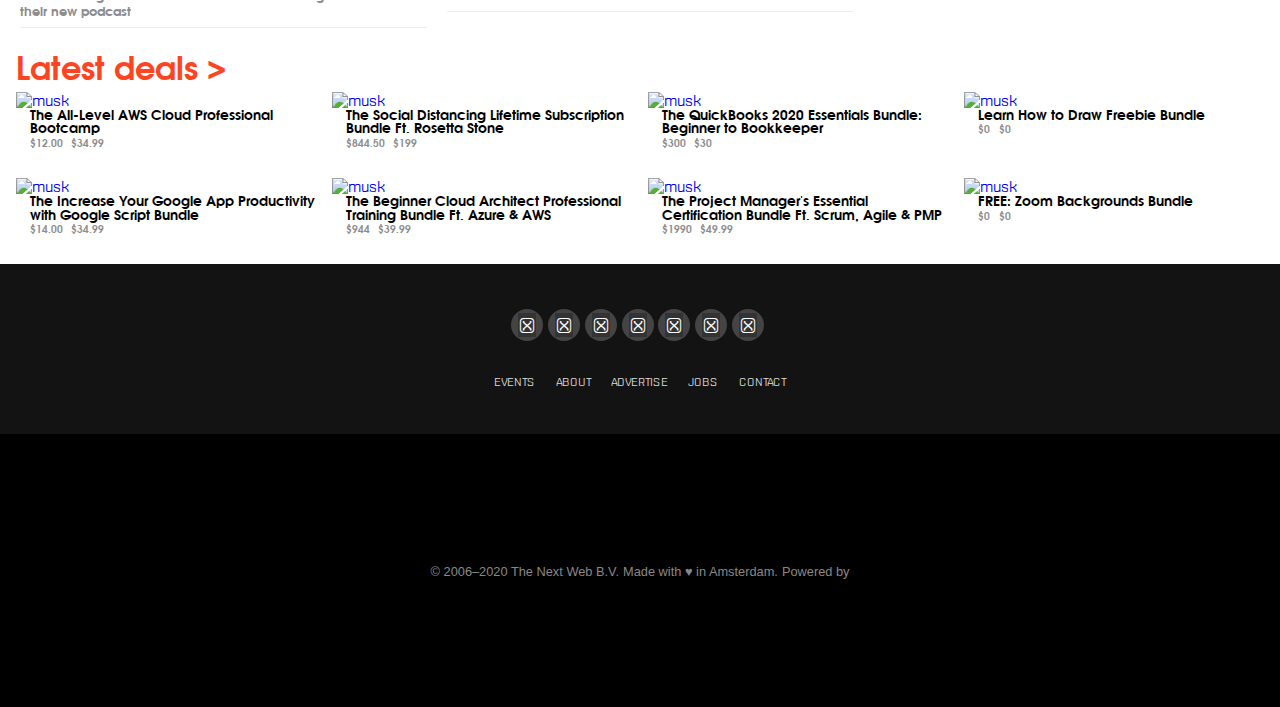
==== commit bcfaea4a: "Fix changes required for LucasMazo32" ====
--- a/index.html
+++ b/index.html
@@ -4,12 +4,11 @@
 <head>
   <meta charset="UTF-8">
   <meta name="viewport" content="width=device-width, initial-scale=1.0">
-  <!-- <link rel="icon" href="https://seeklogo.com/images/T/tnw-logo-EA16474191-seeklogo.com.jpg" type="image/jpg"> -->
   <link rel="icon" type="image/png" href="https://cdn0.tnwcdn.com/wp-content/themes/cyberdelia/assets/icons/favicon-32x32.png?v=1588247966" sizes="32x32">
   <link rel="stylesheet" href="https://cdnjs.cloudflare.com/ajax/libs/font-awesome/4.7.0/css/font-awesome.min.css">
-    <link rel="stylesheet" href="stylemob.css">
-    <link rel="stylesheet" href="./Assets/all.min.css">
-    <link rel="stylesheet" href="Assets/meyer_css_reset.css">
+  <link rel="stylesheet" href="stylemob.css">
+  <link rel="stylesheet" href="./Assets/all.min.css">
+  <link rel="stylesheet" href="Assets/meyer_css_reset.css">
   
   <title>TNW</title>
 </head>
--- a/stylemob.css
+++ b/stylemob.css
@@ -148,7 +148,6 @@
 }
 
 .aside-cover {
-  /* height: 50vw; */
   display: grid;
   grid-template-columns: 1fr;
   grid-row: auto, auto;
@@ -577,7 +576,6 @@
 }
 
 .footer__bottom {
-  /* box-sizing: border-box; */
   height: 50%;
   display: flex;
   justify-content: center;
@@ -686,6 +684,42 @@
     font-size: 0.85em;
     padding-right: 29px;
   }
+
+  .dropdown-menu {
+    display: none;
+  }
+
+  .nav1 {
+    display: flex;
+    flex-direction: row;
+    justify-content: space-between;
+    background-color: black;
+    height: 32px;
+  }
+
+  ul {
+    list-style: none;
+  }
+
+  .nav1 ul {
+    padding-left: 20px;
+    padding-top: 7px;
+    padding-bottom: 7px;
+  }
+
+  ul li {
+    display: inline-block;
+  }
+
+  .nav1 li {
+    padding-right: 10px;
+  }
+
+  .nav1 a {
+    text-decoration: none;
+    color: rgb(133, 133, 133);
+    font-size: 0.85em;
+  }
 }
 
 /*  ==================================================
@@ -719,6 +753,10 @@
     justify-content: space-between;
   }
 
+  .logo {
+    display: none;
+  }
+
   .logo-bg {
     height: 60%;
     width: 100%;
